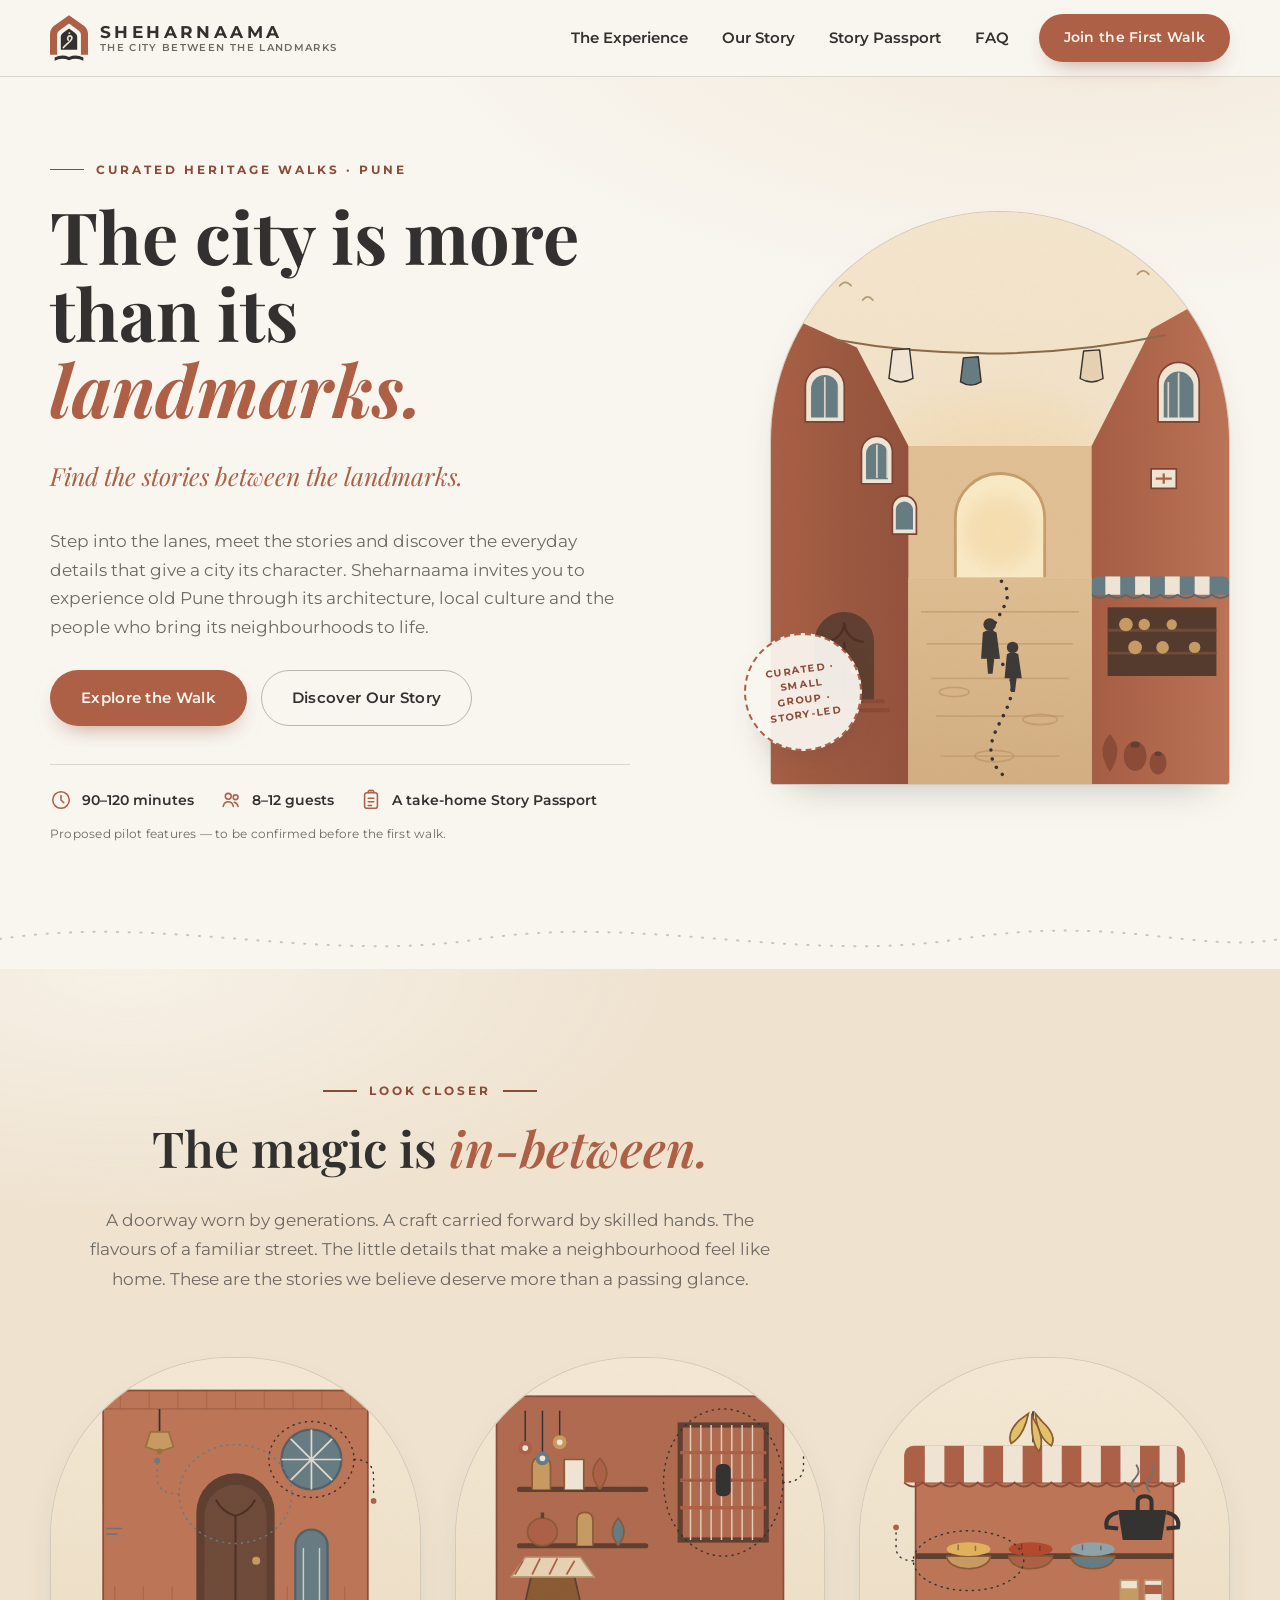
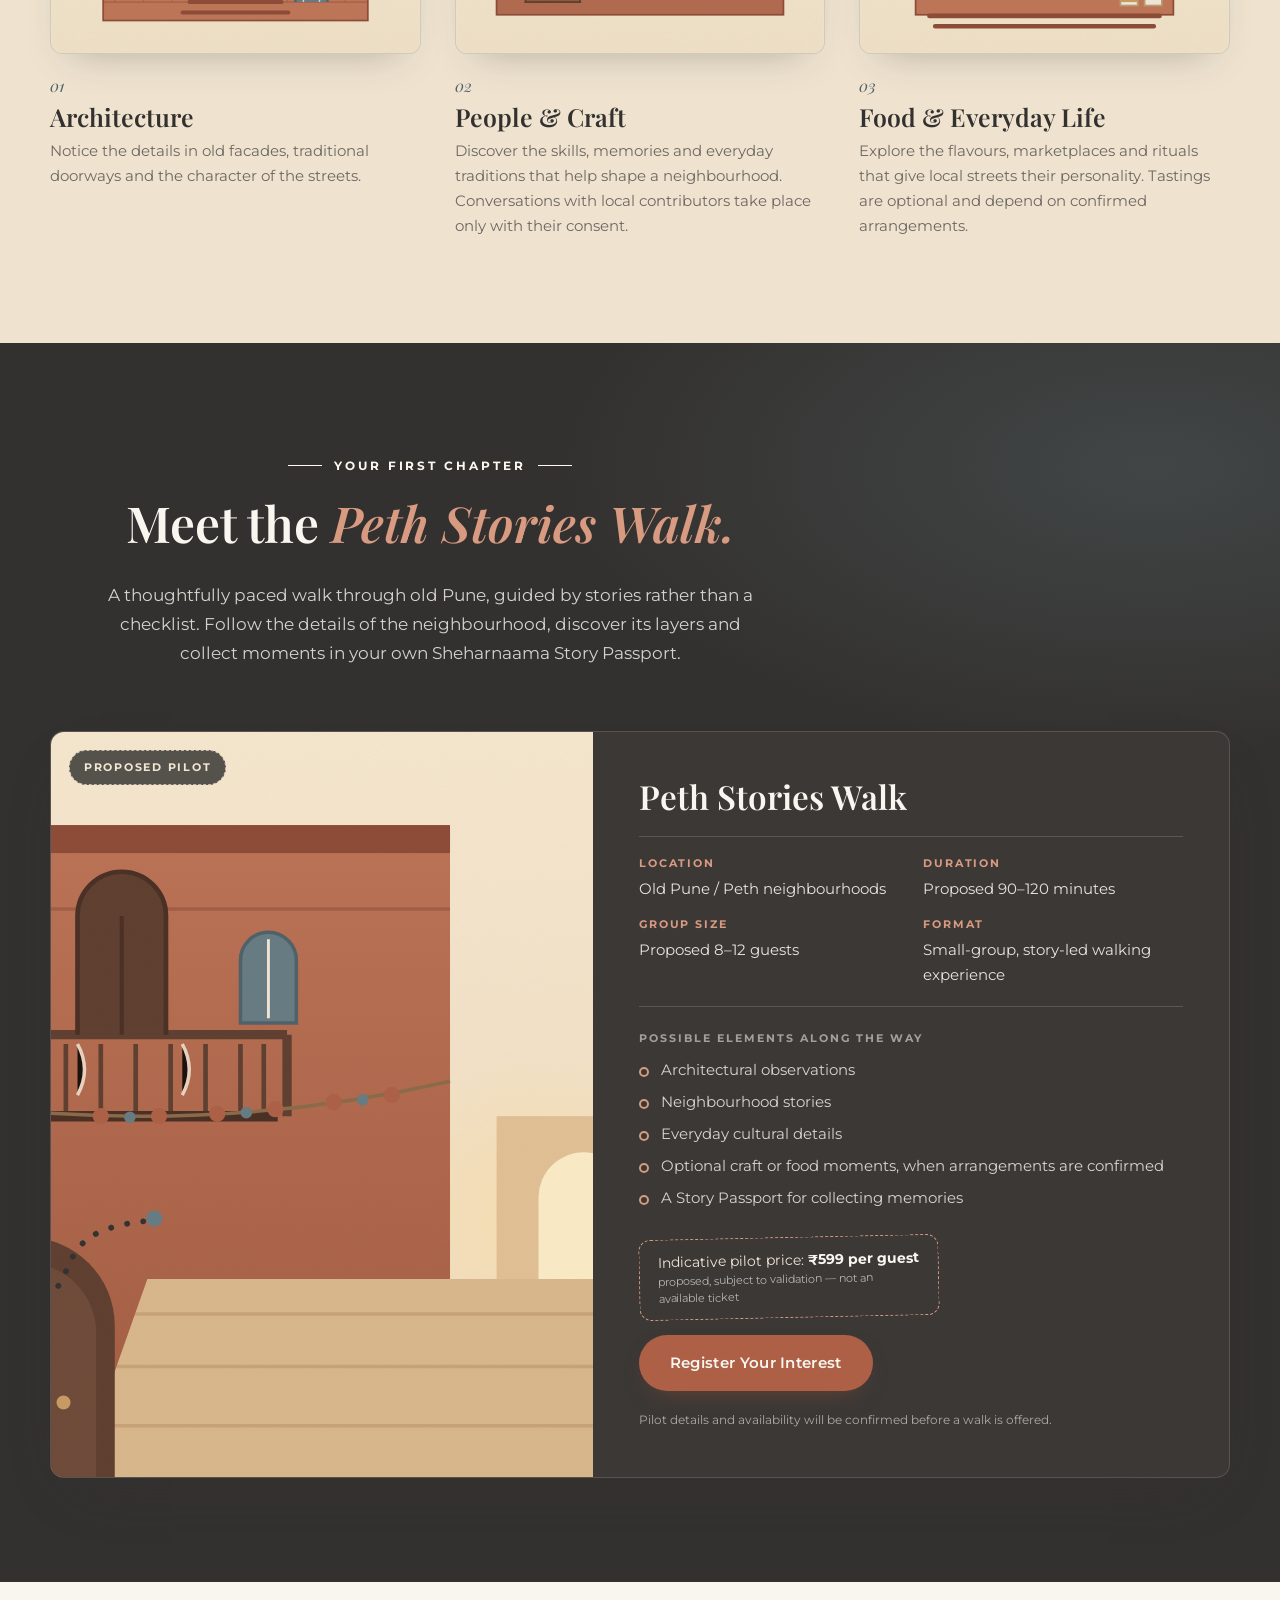
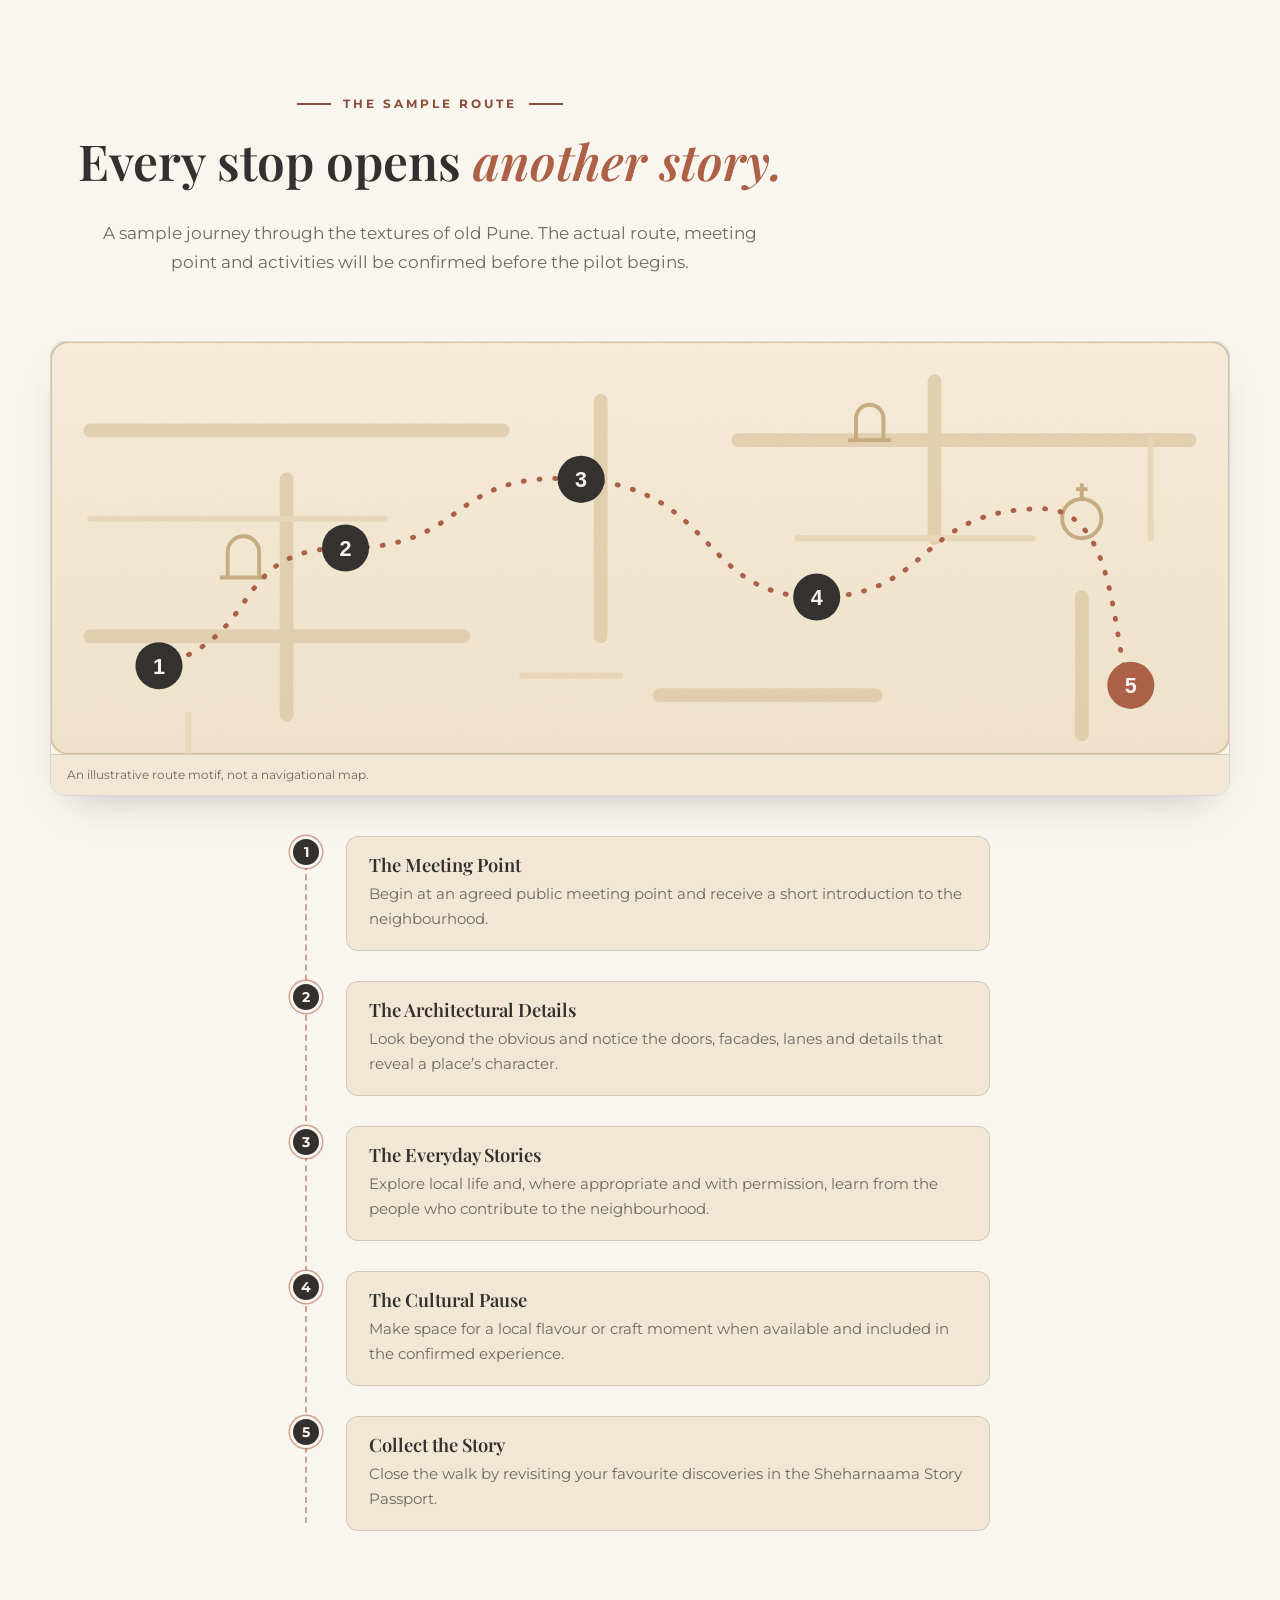
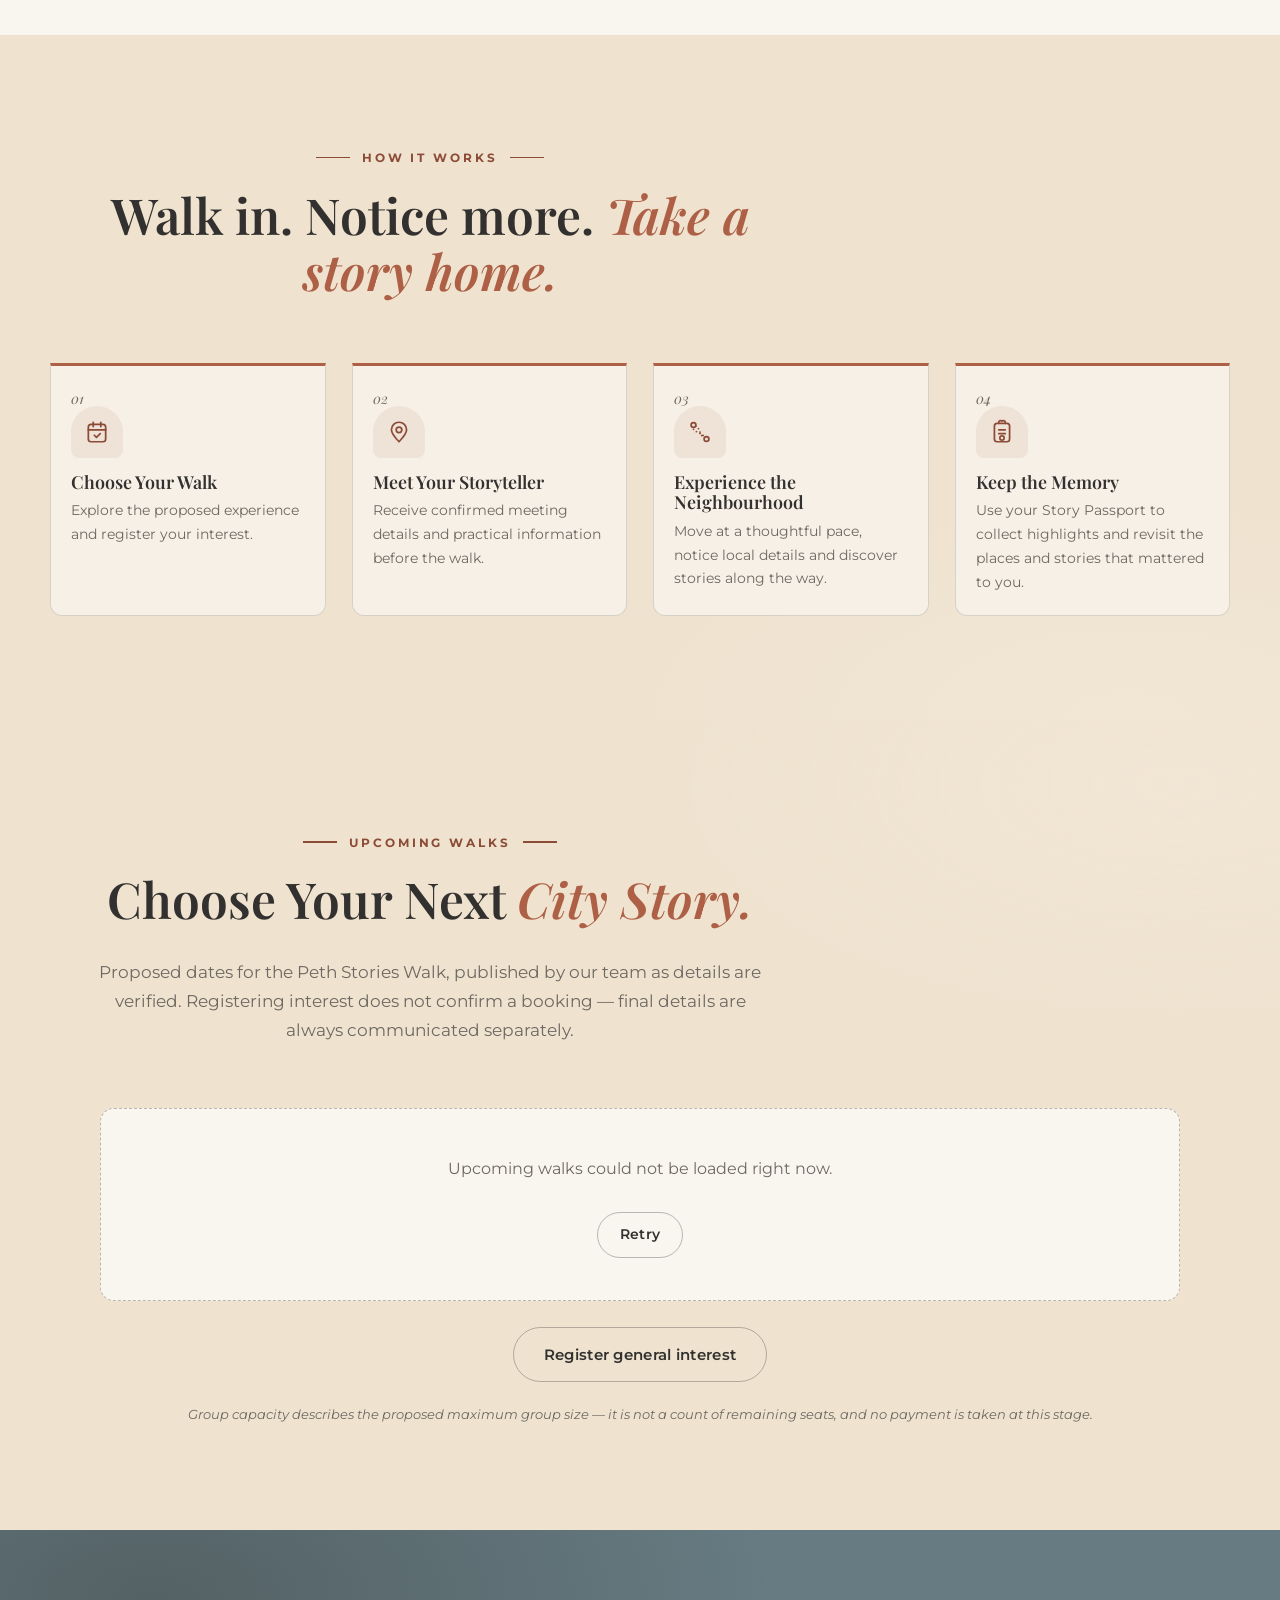
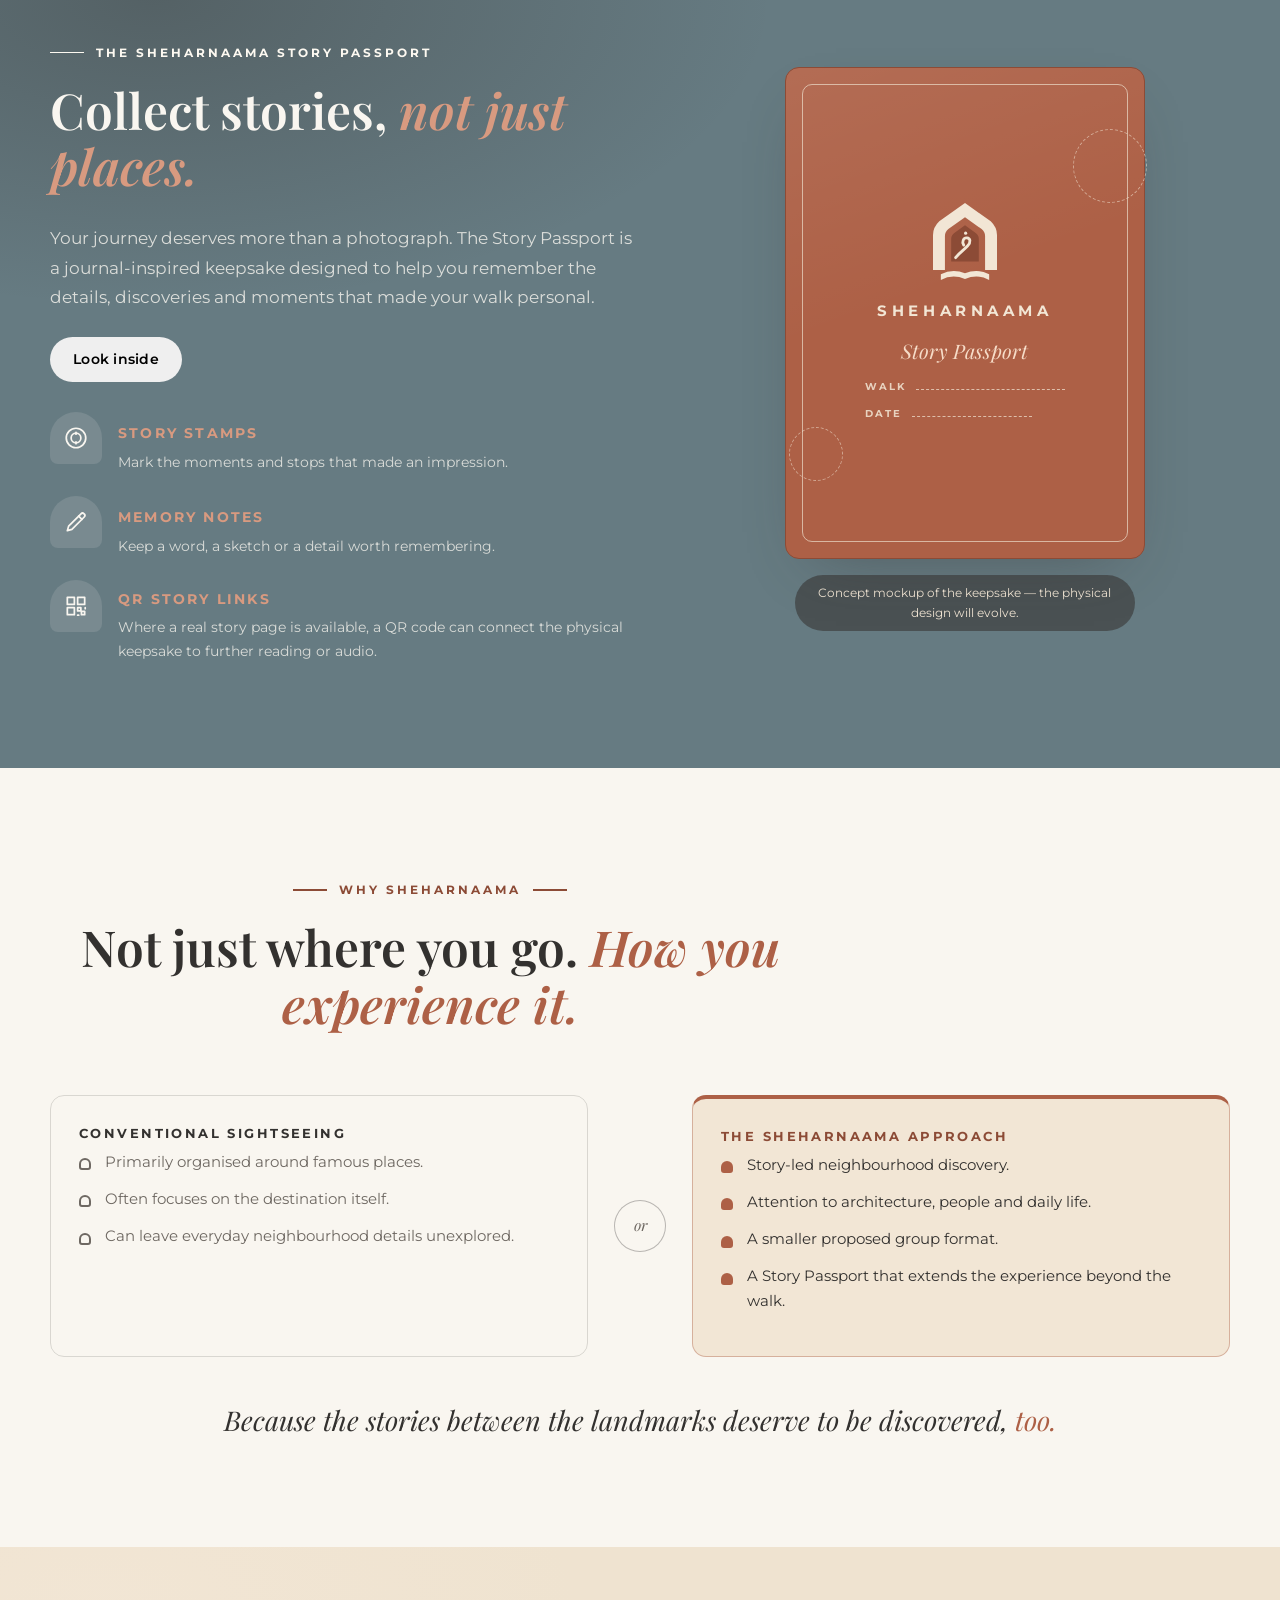
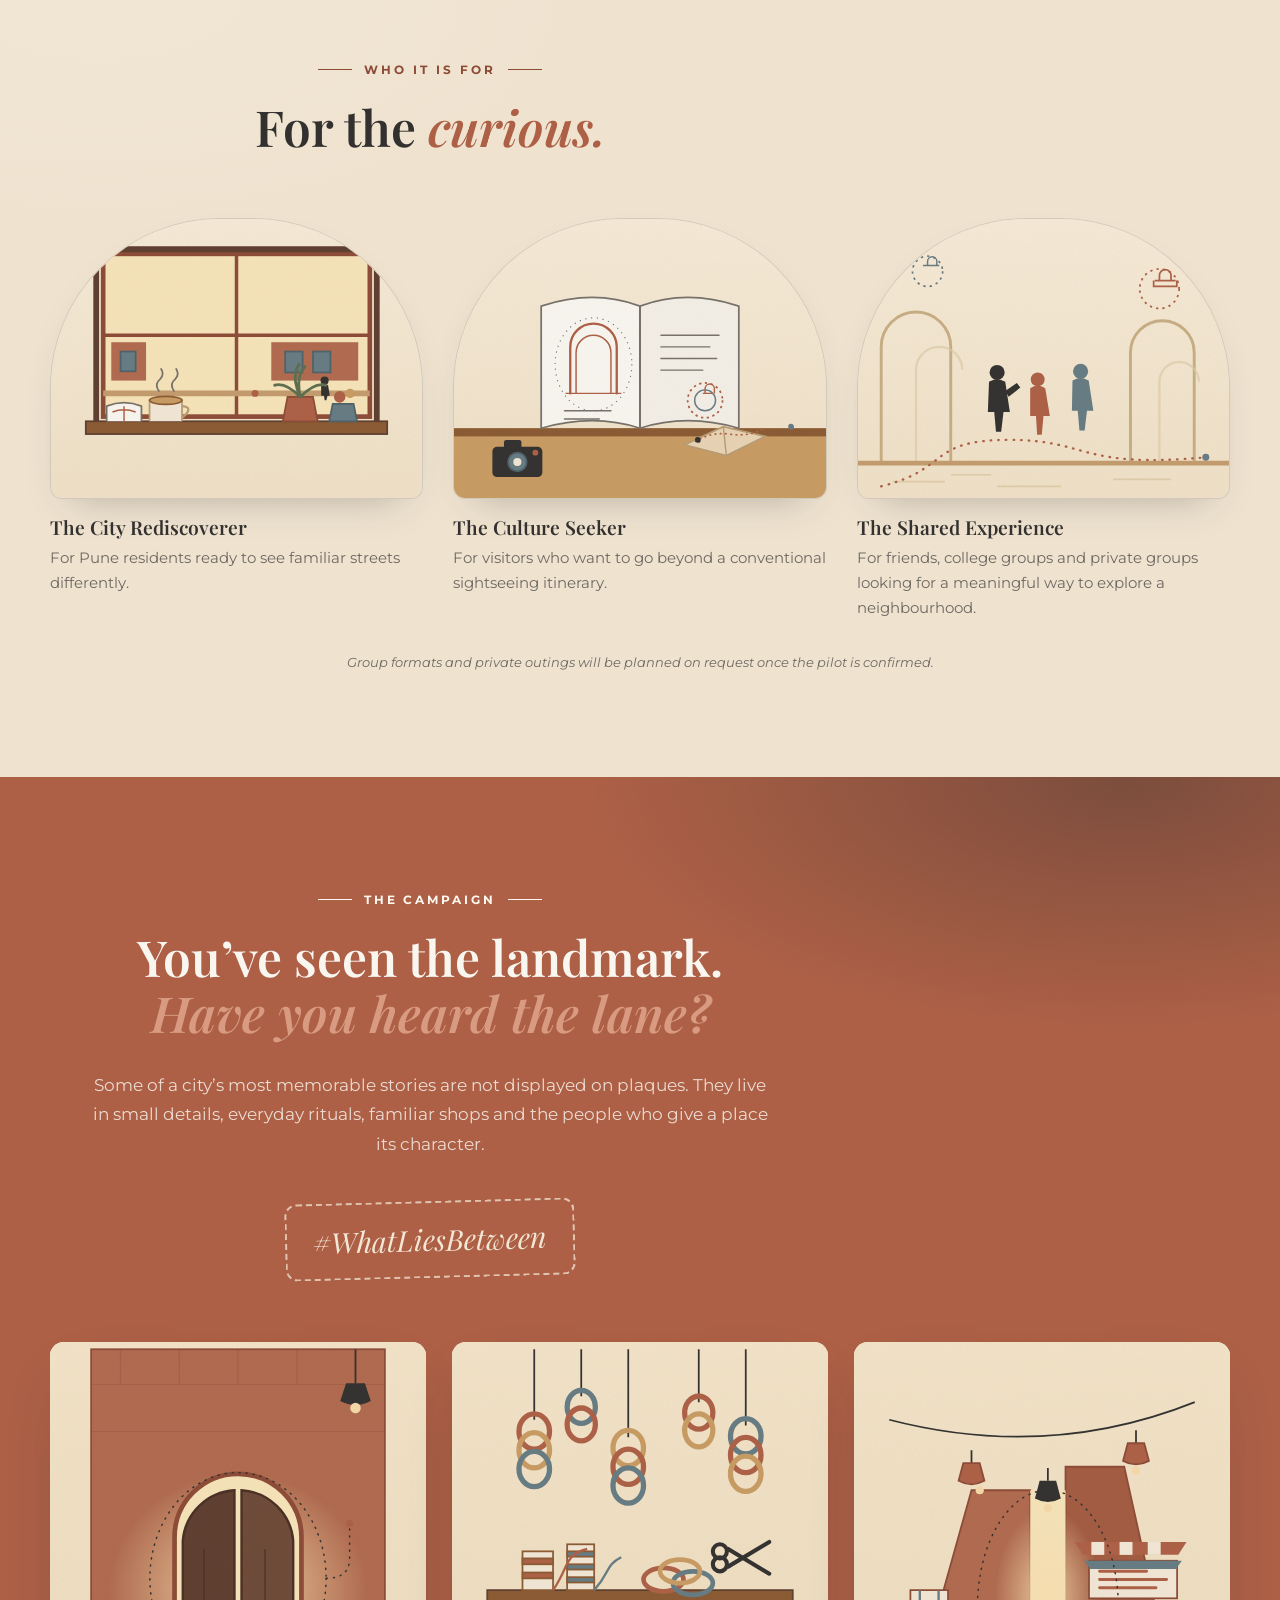
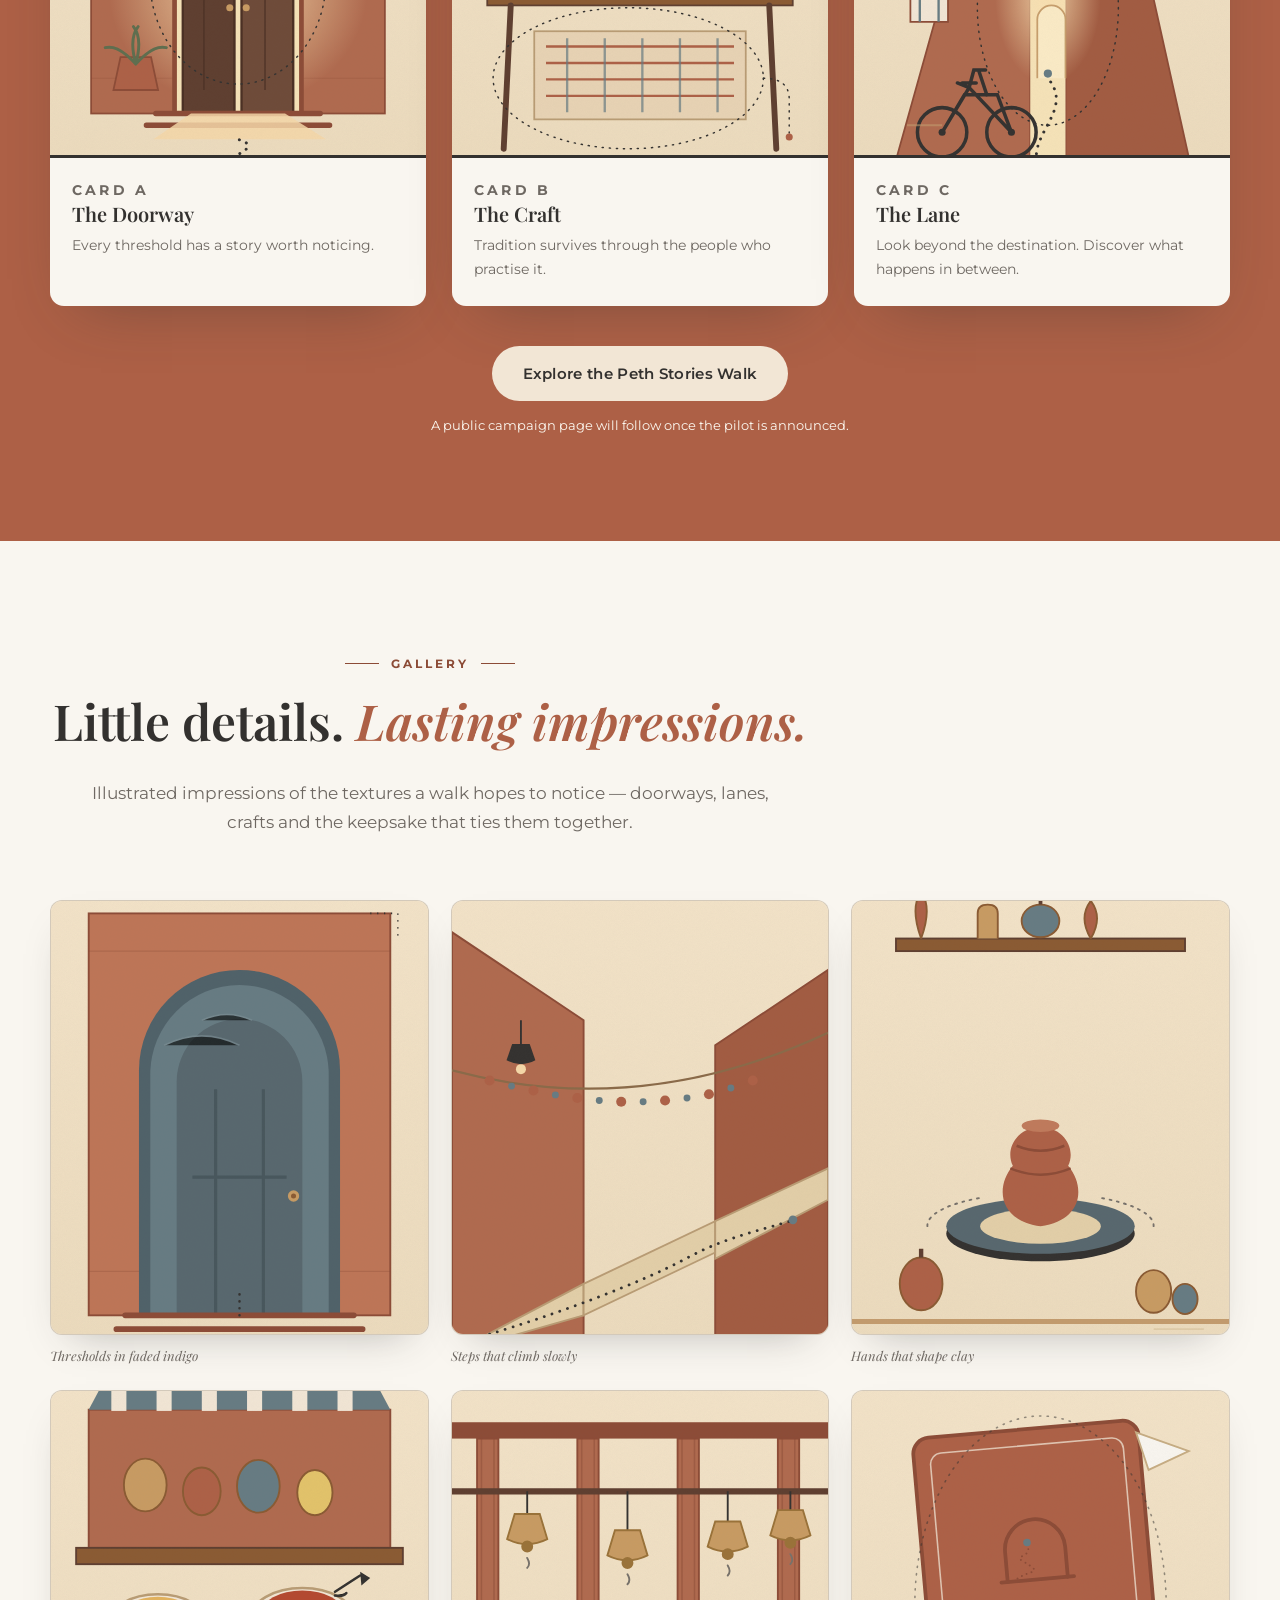
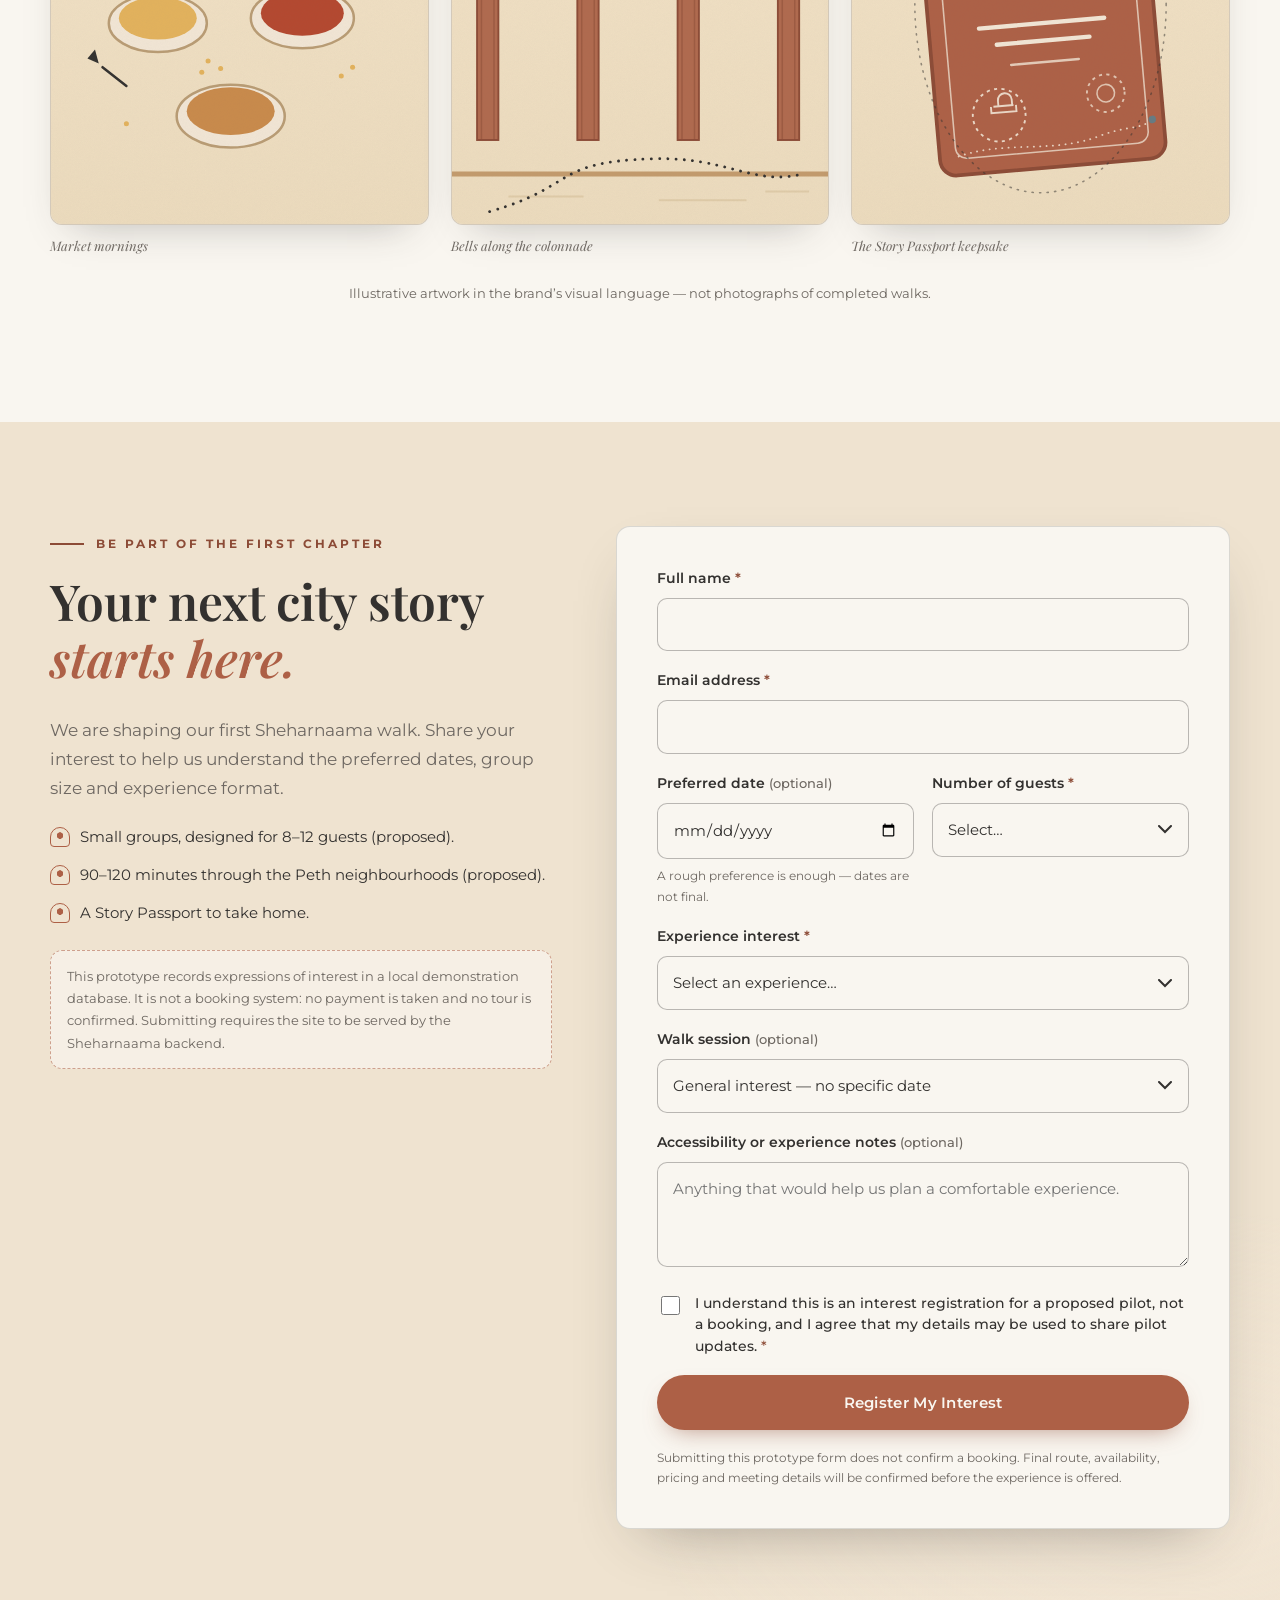
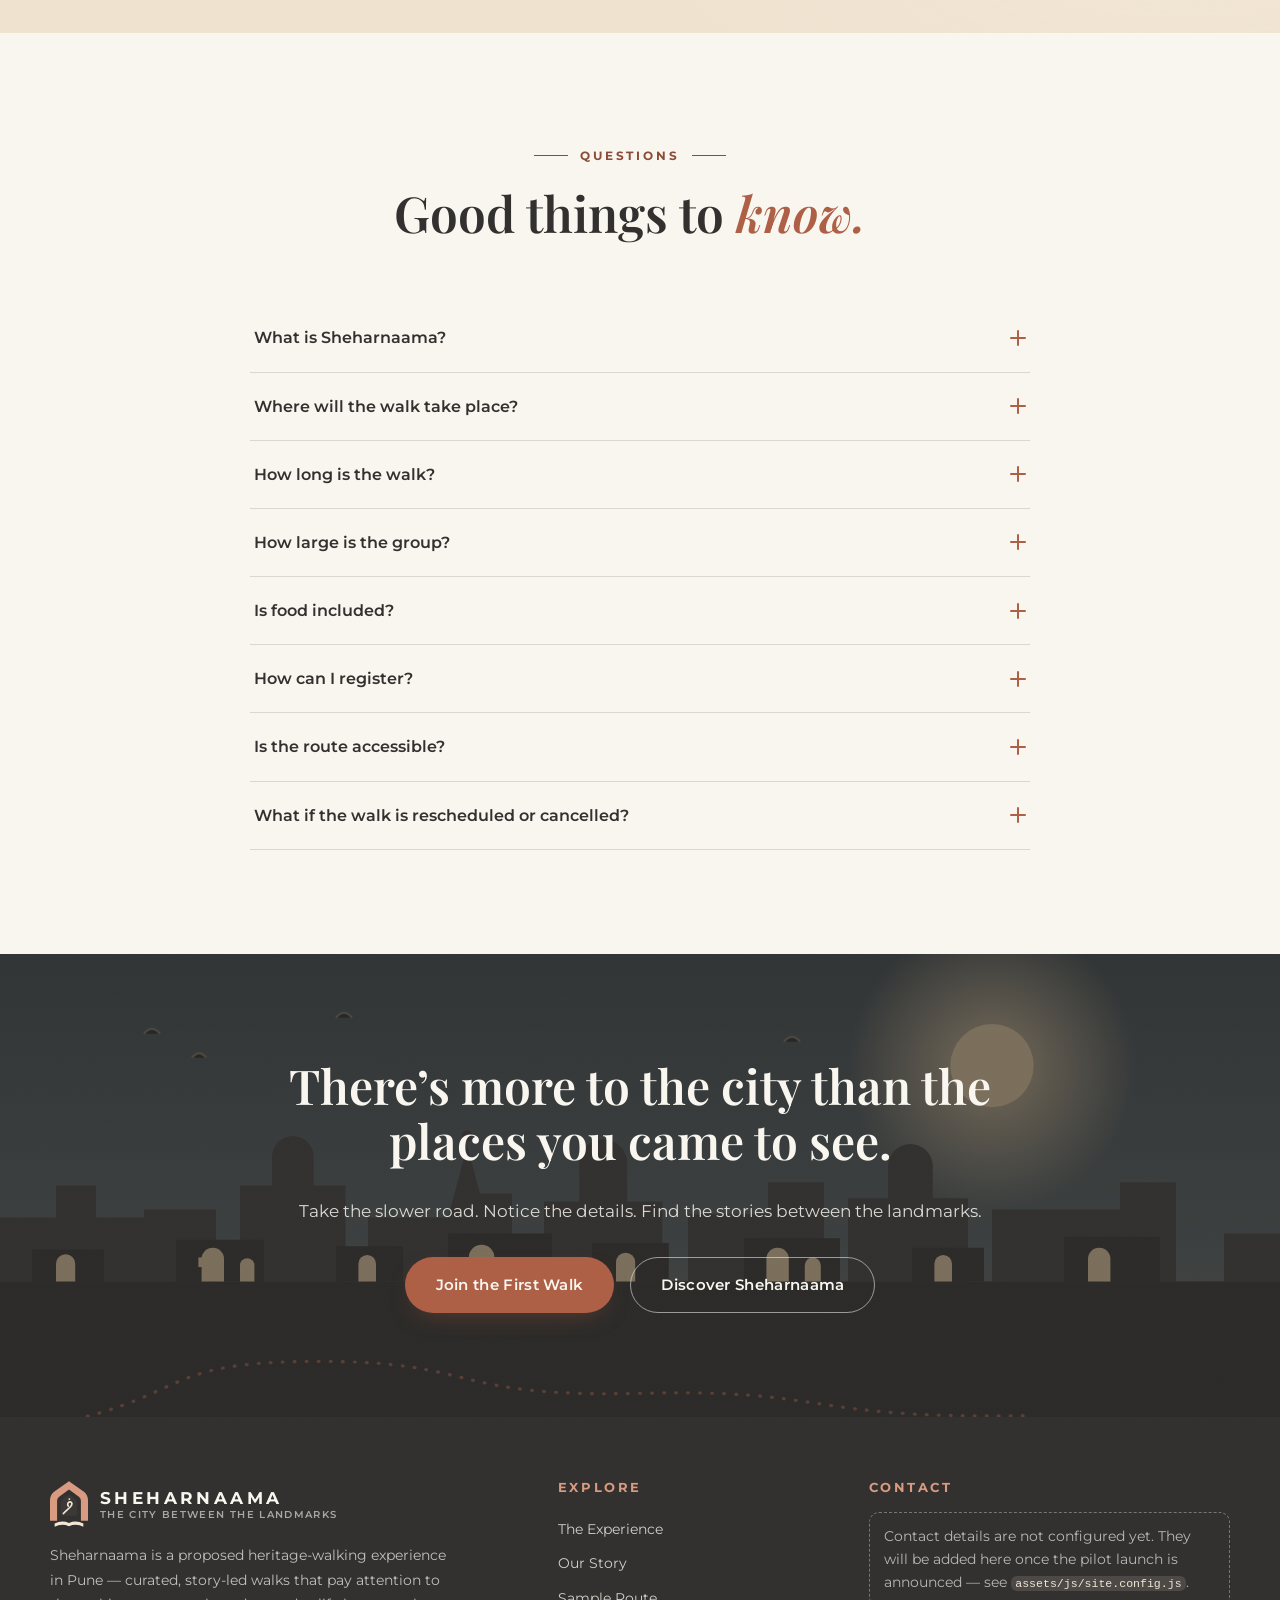
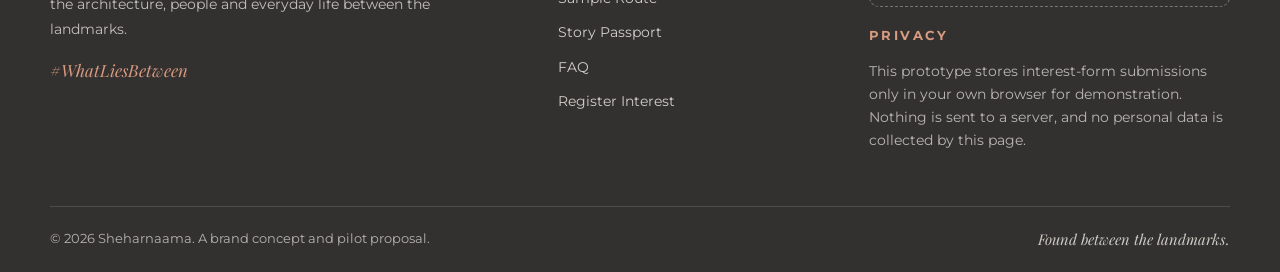
==== index.html @ 88aa937e "Initial commit: Sheharnaama Brandathon website and backend" ====
<!DOCTYPE html>
<html lang="en">
<head>
  <meta charset="UTF-8">
  <meta name="viewport" content="width=device-width, initial-scale=1.0">
  <script>document.documentElement.classList.add("js");</script>
  <title>Sheharnaama | Discover the City Between the Landmarks</title>
  <meta name="description" content="Discover Sheharnaama, a proposed story-led heritage walking experience through old Pune. Explore neighbourhood architecture, local culture and the stories between the landmarks.">
  <meta name="theme-color" content="#AD6046">
  <link rel="icon" type="image/svg+xml" href="assets/img/logo_icon.svg">
  <link rel="apple-touch-icon" href="assets/img/logo_icon.svg">

  <!-- Open Graph / social sharing -->
  <meta property="og:type" content="website">
  <meta property="og:title" content="Sheharnaama | Discover the City Between the Landmarks">
  <meta property="og:description" content="A proposed story-led heritage walking experience through old Pune — architecture, everyday culture and the stories between the landmarks.">
  <meta property="og:image" content="assets/img/og-image.png">
  <meta property="og:image:alt" content="Sheharnaama — The city is more than its landmarks. Curated heritage walks in Pune.">
  <meta name="twitter:card" content="summary_large_image">

  <!-- Fonts (with system fallbacks defined in CSS) -->
  <link rel="preconnect" href="https://fonts.googleapis.com">
  <link rel="preconnect" href="https://fonts.gstatic.com" crossorigin>
  <link href="https://fonts.googleapis.com/css2?family=Playfair+Display:ital,wght@0,400;0,500;0,600;0,700;0,800;1,400;1,500;1,600&family=Montserrat:wght@400;500;600;700&display=swap" rel="stylesheet">

  <link rel="stylesheet" href="assets/css/base.css">
  <link rel="stylesheet" href="assets/css/components.css">
  <link rel="stylesheet" href="assets/css/sections.css">
</head>
<body>

  <a class="skip-link" href="#main">Skip to main content</a>

  <!-- ============ SECTION 1 — STICKY HEADER ============ -->
  <header class="site-header" id="site-header">
    <div class="container header-inner">
      <a class="brand" href="#top" aria-label="Sheharnaama — back to top">
        <span class="brand-mark" aria-hidden="true">
          <svg viewBox="58 25 204 245" width="38" height="46" focusable="false">
            <path d="M58 238 V127 Q58 102 78 83 L160 25 L242 83 Q262 102 262 127 V238 H224 V130 Q224 117 213 108 L160 70 L107 108 Q96 117 96 130 V238Z" fill="#AD6046"/>
            <path d="M116 211 V139 Q116 128 127 120 L160 96 L193 120 Q204 128 204 139 V211" fill="#33312F"/>
            <path d="M130 199 C143 182 154 177 168 162 C180 149 177 137 166 136 C155 135 149 149 156 159" fill="none" stroke="#F2E6D5" stroke-width="9" stroke-linecap="round"/>
            <path d="M83 252 Q121 232 160 249 Q199 232 237 252 L237 270 Q200 250 160 267 Q120 250 83 270Z" fill="#33312F"/>
            <circle cx="162" cy="121" r="5" fill="#F2E6D5"/>
          </svg>
        </span>
        <span class="brand-text">
          <span class="brand-name">Sheharnaama</span>
          <span class="brand-tagline">The City Between the Landmarks</span>
        </span>
      </a>

      <nav class="main-nav" id="main-nav" aria-label="Primary">
        <ul>
          <li><a href="#experience">The Experience</a></li>
          <li><a href="#story">Our Story</a></li>
          <li><a href="#passport">Story Passport</a></li>
          <li><a href="#faq">FAQ</a></li>
          <li class="nav-cta-item"><a class="btn btn-primary" href="#register">Join the First Walk</a></li>
        </ul>
      </nav>

      <a class="btn btn-primary header-cta" href="#register">Join the First Walk</a>

      <button class="nav-toggle" id="nav-toggle" aria-expanded="false" aria-controls="main-nav" aria-label="Open menu">
        <span class="nav-toggle-bar" aria-hidden="true"></span>
        <span class="nav-toggle-bar" aria-hidden="true"></span>
        <span class="nav-toggle-bar" aria-hidden="true"></span>
      </button>
    </div>
  </header>

  <main id="main">

    <!-- ============ SECTION 2 — HERO ============ -->
    <section class="hero" id="top" tabindex="-1">
      <div class="container hero-grid">
        <div class="hero-copy">
          <p class="eyebrow">Curated Heritage Walks &middot; Pune</p>
          <h1 class="hero-title">The city is more than its <em>landmarks.</em></h1>
          <p class="hero-sub">Find the stories between the landmarks.</p>
          <p class="hero-body">Step into the lanes, meet the stories and discover the everyday details that give a city its character. Sheharnaama invites you to experience old Pune through its architecture, local culture and the people who bring its neighbourhoods to life.</p>
          <div class="hero-actions">
            <a class="btn btn-primary" href="#experience">Explore the Walk</a>
            <a class="btn btn-ghost" href="#story">Discover Our Story</a>
          </div>
          <ul class="hero-facts" aria-label="Proposed pilot experience details">
            <li>
              <svg viewBox="0 0 24 24" aria-hidden="true"><circle cx="12" cy="12" r="9"/><path d="M12 7v5l3 3"/></svg>
              <span>90&ndash;120 minutes</span>
            </li>
            <li>
              <svg viewBox="0 0 24 24" aria-hidden="true"><circle cx="9" cy="8" r="3.2"/><path d="M3.5 19c.7-3.2 3-5 5.5-5s4.8 1.8 5.5 5"/><circle cx="17" cy="9" r="2.6"/><path d="M15.5 14.4c2 .4 3.6 1.9 4.2 4.6"/></svg>
              <span>8&ndash;12 guests</span>
            </li>
            <li>
              <svg viewBox="0 0 24 24" aria-hidden="true"><rect x="5" y="4" width="14" height="17" rx="2.5"/><path d="M9 4V2.8A1.8 1.8 0 0 1 12 2a1.8 1.8 0 0 1 3 .8V4"/><path d="M9 10h6M9 14h6M9 18h3.5"/></svg>
              <span>A take-home Story Passport</span>
            </li>
          </ul>
          <p class="hero-note">Proposed pilot features &mdash; to be confirmed before the first walk.</p>
        </div>

        <div class="hero-visual" data-reveal>
          <figure class="arch-frame hero-frame">
            <img src="assets/img/hero-lane.svg" alt="Illustration of a narrow old Pune lane with terracotta walls, wooden doorways and warm light at its end" width="800" height="1040" fetchpriority="high">
          </figure>
          <div class="hero-stamp" aria-hidden="true">
            <span>Curated &middot; Small group &middot; Story-led</span>
          </div>
        </div>
      </div>
      <div class="hero-route-line" aria-hidden="true">
        <svg viewBox="0 0 1200 60" preserveAspectRatio="none" focusable="false"><path d="M0 30 C150 5 300 55 450 30 C600 5 750 55 900 30 C1050 5 1120 45 1200 30" fill="none" stroke="currentColor" stroke-width="2" stroke-dasharray="1 10" stroke-linecap="round"/></svg>
      </div>
    </section>

    <!-- ============ SECTION 3 — BRAND MANIFESTO ============ -->
    <section class="manifesto" id="story">
      <div class="container">
        <header class="section-head" data-reveal>
          <p class="eyebrow eyebrow-center">Look Closer</p>
          <h2>The magic is <em>in&#8209;between.</em></h2>
          <p class="section-lede">A doorway worn by generations. A craft carried forward by skilled hands. The flavours of a familiar street. The little details that make a neighbourhood feel like home. These are the stories we believe deserve more than a passing glance.</p>
        </header>

        <div class="feature-row">
          <article class="feature" data-reveal>
            <figure class="arch-frame feature-frame">
              <img src="assets/img/feat-architecture.svg" alt="Sketch of an old facade with an arched wooden doorway, lattice window and hanging bell" loading="lazy" width="640" height="520">
            </figure>
            <p class="feature-no">01</p>
            <h3>Architecture</h3>
            <p>Notice the details in old facades, traditional doorways and the character of the streets.</p>
          </article>

          <article class="feature" data-reveal>
            <figure class="arch-frame feature-frame">
              <img src="assets/img/feat-craft.svg" alt="Illustration of a craft workshop corner with brass and clay pots, a weaving frame and hanging threads" loading="lazy" width="640" height="520">
            </figure>
            <p class="feature-no">02</p>
            <h3>People &amp; Craft</h3>
            <p>Discover the skills, memories and everyday traditions that help shape a neighbourhood. Conversations with local contributors take place only with their consent.</p>
          </article>

          <article class="feature" data-reveal>
            <figure class="arch-frame feature-frame">
              <img src="assets/img/feat-food.svg" alt="Illustration of a market stall with a striped awning, bowls of spice and a steaming kettle" loading="lazy" width="640" height="520">
            </figure>
            <p class="feature-no">03</p>
            <h3>Food &amp; Everyday Life</h3>
            <p>Explore the flavours, marketplaces and rituals that give local streets their personality. Tastings are optional and depend on confirmed arrangements.</p>
          </article>
        </div>
      </div>
    </section>

    <!-- ============ SECTION 4 — FEATURED EXPERIENCE ============ -->
    <section class="experience" id="experience">
      <div class="container">
        <header class="section-head section-head-light" data-reveal>
          <p class="eyebrow eyebrow-center">Your First Chapter</p>
          <h2>Meet the <em>Peth Stories Walk.</em></h2>
          <p class="section-lede">A thoughtfully paced walk through old Pune, guided by stories rather than a checklist. Follow the details of the neighbourhood, discover its layers and collect moments in your own Sheharnaama Story Passport.</p>
        </header>

        <article class="exp-card" data-reveal>
          <div class="exp-visual">
            <img src="assets/img/exp-lane.svg" alt="Illustration of an old wada facade with a carved wooden balcony and an arched gateway in warm light" loading="lazy" width="900" height="640">
            <span class="exp-badge" aria-hidden="true">Proposed pilot</span>
          </div>
          <div class="exp-body">
            <h3>Peth Stories Walk</h3>
            <dl class="exp-meta">
              <div><dt>Location</dt><dd>Old Pune / Peth neighbourhoods</dd></div>
              <div><dt>Duration</dt><dd>Proposed 90&ndash;120 minutes</dd></div>
              <div><dt>Group size</dt><dd>Proposed 8&ndash;12 guests</dd></div>
              <div><dt>Format</dt><dd>Small&#8209;group, story&#8209;led walking experience</dd></div>
            </dl>
            <p class="exp-elements-label">Possible elements along the way</p>
            <ul class="exp-elements">
              <li>Architectural observations</li>
              <li>Neighbourhood stories</li>
              <li>Everyday cultural details</li>
              <li>Optional craft or food moments, when arrangements are confirmed</li>
              <li>A Story Passport for collecting memories</li>
            </ul>
            <div class="exp-footer">
              <p class="price-stamp">Indicative pilot price: <strong>&#8377;599 per guest</strong><span>proposed, subject to validation &mdash; not an available ticket</span></p>
              <a class="btn btn-primary" href="#register">Register Your Interest</a>
              <p class="exp-disclaimer">Pilot details and availability will be confirmed before a walk is offered.</p>
            </div>
          </div>
        </article>
      </div>
    </section>

    <!-- ============ SECTION 5 — THE SAMPLE ROUTE ============ -->
    <section class="route" id="route">
      <div class="container">
        <header class="section-head" data-reveal>
          <p class="eyebrow eyebrow-center">The Sample Route</p>
          <h2>Every stop opens <em>another story.</em></h2>
          <p class="section-lede">A sample journey through the textures of old Pune. The actual route, meeting point and activities will be confirmed before the pilot begins.</p>
        </header>

        <figure class="route-map" data-reveal>
          <img src="assets/img/route-map.svg" alt="A stylised map of winding neighbourhood lanes with five numbered stops connected by a dotted route" loading="lazy" width="1200" height="420">
          <figcaption>An illustrative route motif, not a navigational map.</figcaption>
        </figure>

        <ol class="timeline">
          <li class="timeline-item" data-reveal>
            <span class="timeline-marker" aria-hidden="true">1</span>
            <div class="timeline-card">
              <h3>The Meeting Point</h3>
              <p>Begin at an agreed public meeting point and receive a short introduction to the neighbourhood.</p>
            </div>
          </li>
          <li class="timeline-item" data-reveal>
            <span class="timeline-marker" aria-hidden="true">2</span>
            <div class="timeline-card">
              <h3>The Architectural Details</h3>
              <p>Look beyond the obvious and notice the doors, facades, lanes and details that reveal a place&rsquo;s character.</p>
            </div>
          </li>
          <li class="timeline-item" data-reveal>
            <span class="timeline-marker" aria-hidden="true">3</span>
            <div class="timeline-card">
              <h3>The Everyday Stories</h3>
              <p>Explore local life and, where appropriate and with permission, learn from the people who contribute to the neighbourhood.</p>
            </div>
          </li>
          <li class="timeline-item" data-reveal>
            <span class="timeline-marker" aria-hidden="true">4</span>
            <div class="timeline-card">
              <h3>The Cultural Pause</h3>
              <p>Make space for a local flavour or craft moment when available and included in the confirmed experience.</p>
            </div>
          </li>
          <li class="timeline-item" data-reveal>
            <span class="timeline-marker" aria-hidden="true">5</span>
            <div class="timeline-card">
              <h3>Collect the Story</h3>
              <p>Close the walk by revisiting your favourite discoveries in the Sheharnaama Story Passport.</p>
            </div>
          </li>
        </ol>
      </div>
    </section>

    <!-- ============ SECTION 6 — HOW IT WORKS ============ -->
    <section class="how" id="how">
      <div class="container">
        <header class="section-head" data-reveal>
          <p class="eyebrow eyebrow-center">How It Works</p>
          <h2>Walk in. Notice more. <em>Take a story home.</em></h2>
        </header>
        <ol class="steps">
          <li class="step" data-reveal>
            <p class="step-no">01</p>
            <span class="step-icon" aria-hidden="true"><svg viewBox="0 0 24 24" focusable="false"><rect x="4" y="5" width="16" height="16" rx="2.5"/><path d="M4 10h16M8.5 3v4M15.5 3v4M9.5 15l2 2 3.5-3.5"/></svg></span>
            <h3>Choose Your Walk</h3>
            <p>Explore the proposed experience and register your interest.</p>
          </li>
          <li class="step" data-reveal>
            <p class="step-no">02</p>
            <span class="step-icon" aria-hidden="true"><svg viewBox="0 0 24 24" focusable="false"><path d="M12 21c4.5-4.6 7-8 7-11a7 7 0 1 0-14 0c0 3 2.5 6.4 7 11Z"/><circle cx="12" cy="10" r="2.6"/></svg></span>
            <h3>Meet Your Storyteller</h3>
            <p>Receive confirmed meeting details and practical information before the walk.</p>
          </li>
          <li class="step" data-reveal>
            <p class="step-no">03</p>
            <span class="step-icon" aria-hidden="true"><svg viewBox="0 0 24 24" focusable="false"><circle cx="6" cy="5.5" r="2.2"/><circle cx="18" cy="18.5" r="2.2"/><path d="M8 6.5c4 1.5 4 9.5 8 11M6 9.5c2 3 8 3.5 10 7" stroke-dasharray="0.1 3.4"/></svg></span>
            <h3>Experience the Neighbourhood</h3>
            <p>Move at a thoughtful pace, notice local details and discover stories along the way.</p>
          </li>
          <li class="step" data-reveal>
            <p class="step-no">04</p>
            <span class="step-icon" aria-hidden="true"><svg viewBox="0 0 24 24" focusable="false"><rect x="5" y="4" width="14" height="17" rx="2.5"/><path d="M9 4V2.8A1.8 1.8 0 0 1 12 2a1.8 1.8 0 0 1 3 .8V4"/><path d="M9 10h6M9 13.5h6"/><circle cx="12" cy="17.5" r="2"/></svg></span>
            <h3>Keep the Memory</h3>
            <p>Use your Story Passport to collect highlights and revisit the places and stories that mattered to you.</p>
          </li>
        </ol>
      </div>
    </section>

    <!-- ============ SECTION — UPCOMING WALKS ============ -->
    <section class="sessions" id="walks">
      <div class="container">
        <header class="section-head" data-reveal>
          <p class="eyebrow eyebrow-center">Upcoming Walks</p>
          <h2>Choose Your Next <em>City Story.</em></h2>
          <p class="section-lede">Proposed dates for the Peth Stories Walk, published by our team as details are verified. Registering interest does not confirm a booking &mdash; final details are always communicated separately.</p>
        </header>

        <div class="sessions-grid" id="sessions-grid" aria-live="polite">
          <p class="sessions-loading">Loading upcoming walks&hellip;</p>
        </div>

        <div class="sessions-actions">
          <a class="btn btn-ghost" href="#register">Register general interest</a>
        </div>

        <p class="sessions-note" data-reveal>Group capacity describes the proposed maximum group size &mdash; it is not a count of remaining seats, and no payment is taken at this stage.</p>
      </div>
    </section>

    <!-- ============ SECTION 7 — STORY PASSPORT ============ -->
    <section class="passport" id="passport">
      <div class="container">
        <div class="passport-grid">
          <div class="passport-copy" data-reveal>
            <p class="eyebrow">The Sheharnaama Story Passport</p>
            <h2>Collect stories, <em>not just places.</em></h2>
            <p class="section-lede">Your journey deserves more than a photograph. The Story Passport is a journal&#8209;inspired keepsake designed to help you remember the details, discoveries and moments that made your walk personal.</p>

            <div class="passport-actions">
              <button type="button" class="btn btn-small" id="passport-flip" aria-pressed="false">Look inside</button>
            </div>

            <div class="passport-features">
              <div class="passport-feature">
                <span class="step-icon" aria-hidden="true"><svg viewBox="0 0 24 24" focusable="false"><circle cx="12" cy="12" r="9"/><circle cx="12" cy="12" r="4.5"/><path d="M12 8.5V6.8M12 17.2v-1.7" /></svg></span>
                <h3>Story Stamps</h3>
                <p>Mark the moments and stops that made an impression.</p>
              </div>
              <div class="passport-feature">
                <span class="step-icon" aria-hidden="true"><svg viewBox="0 0 24 24" focusable="false"><path d="M4 20l1.2-4.2L16.6 4.4a2 2 0 0 1 2.8 0l.2.2a2 2 0 0 1 0 2.8L8.2 18.8 4 20Z"/><path d="M14.5 6.5l3 3"/></svg></span>
                <h3>Memory Notes</h3>
                <p>Keep a word, a sketch or a detail worth remembering.</p>
              </div>
              <div class="passport-feature">
                <span class="step-icon" aria-hidden="true"><svg viewBox="0 0 24 24" focusable="false"><rect x="4" y="4" width="6.5" height="6.5"/><rect x="13.5" y="4" width="6.5" height="6.5"/><rect x="4" y="13.5" width="6.5" height="6.5"/><path d="M13.5 13.5h3v3h-3zM17 17h3v3h-3zM13.5 20.5h1M20.5 13.5v1"/></svg></span>
                <h3>QR Story Links</h3>
                <p>Where a real story page is available, a QR code can connect the physical keepsake to further reading or audio.</p>
              </div>
            </div>
          </div>

          <div class="passport-mockup" data-reveal>
            <div class="passport-book" id="passport-book">
              <!-- Cover -->
              <div class="passport-face passport-front" aria-hidden="true">
                <span class="passport-border">
                  <svg class="passport-mark" viewBox="58 25 204 245" width="64" height="77" focusable="false">
                    <path d="M58 238 V127 Q58 102 78 83 L160 25 L242 83 Q262 102 262 127 V238 H224 V130 Q224 117 213 108 L160 70 L107 108 Q96 117 96 130 V238Z" fill="#F2E6D5"/>
                    <path d="M116 211 V139 Q116 128 127 120 L160 96 L193 120 Q204 128 204 139 V211" fill="#8C4B36"/>
                    <path d="M130 199 C143 182 154 177 168 162 C180 149 177 137 166 136 C155 135 149 149 156 159" fill="none" stroke="#F2E6D5" stroke-width="9" stroke-linecap="round"/>
                    <path d="M83 252 Q121 232 160 249 Q199 232 237 252 L237 270 Q200 250 160 267 Q120 250 83 270Z" fill="#F2E6D5"/>
                    <circle cx="162" cy="121" r="5" fill="#F2E6D5"/>
                  </svg>
                  <span class="passport-title">Sheharnaama</span>
                  <span class="passport-sub">Story Passport</span>
                  <span class="passport-field"><span>Walk</span><span class="passport-line"></span></span>
                  <span class="passport-field"><span>Date</span><span class="passport-line passport-line-short"></span></span>
                  <span class="passport-ring passport-ring-a" aria-hidden="true"></span>
                  <span class="passport-ring passport-ring-b" aria-hidden="true"></span>
                </span>
              </div>
              <!-- Open spread -->
              <div class="passport-face passport-inside" aria-hidden="true">
                <div class="passport-page">
                  <p class="passport-page-label">Notes</p>
                  <span class="note-line"></span><span class="note-line"></span>
                  <span class="note-line"></span><span class="note-line short"></span>
                  <svg class="note-sketch" viewBox="0 0 96 64" width="96" height="64" focusable="false">
                    <path d="M28 58 V30 A20 20 0 0 1 68 30 V58" fill="none" stroke="#AD6046" stroke-width="3.5" stroke-linecap="round"/>
                    <path d="M20 58 H76" stroke="#33312F" stroke-width="3.5" stroke-linecap="round"/>
                    <path d="M36 56 V32 A12 12 0 0 1 60 32 V56" fill="none" stroke="#33312F" stroke-width="2" stroke-dasharray="0.1 5"/>
                  </svg>
                  <span class="mini-stamp" aria-hidden="true">Peth<br>Stop 03</span>
                </div>
                <div class="passport-page">
                  <p class="passport-page-label">This walk</p>
                  <span class="field-line"><span>Walk</span><span class="passport-line"></span></span>
                  <span class="field-line"><span>Date</span><span class="passport-line"></span></span>
                  <span class="field-line"><span>With</span><span class="passport-line passport-line-short"></span></span>
                  <span class="qr-sample">
                    <img src="assets/img/qr-sample.svg" alt="" width="86" height="86" loading="lazy">
                    <span>Sample QR placeholder &mdash; a real link will be configured later</span>
                  </span>
                </div>
              </div>
            </div>
            <p class="passport-mockup-note">Concept mockup of the keepsake &mdash; the physical design will evolve.</p>
          </div>
        </div>
      </div>
    </section>

    <!-- ============ SECTION 8 — WHY SHEHARNAAMA ============ -->
    <section class="why" id="why">
      <div class="container">
        <header class="section-head" data-reveal>
          <p class="eyebrow eyebrow-center">Why Sheharnaama</p>
          <h2>Not just where you go. <em>How you experience it.</em></h2>
        </header>

        <div class="compare" data-reveal>
          <div class="compare-col compare-sightseeing">
            <h3>Conventional sightseeing</h3>
            <ul>
              <li>Primarily organised around famous places.</li>
              <li>Often focuses on the destination itself.</li>
              <li>Can leave everyday neighbourhood details unexplored.</li>
            </ul>
          </div>
          <div class="compare-divider" aria-hidden="true"><span>or</span></div>
          <div class="compare-col compare-shehar">
            <h3>The Sheharnaama approach</h3>
            <ul>
              <li>Story&#8209;led neighbourhood discovery.</li>
              <li>Attention to architecture, people and daily life.</li>
              <li>A smaller proposed group format.</li>
              <li>A Story Passport that extends the experience beyond the walk.</li>
            </ul>
          </div>
        </div>

        <p class="compare-close" data-reveal>Because the stories between the landmarks deserve to be discovered, <em>too.</em></p>
      </div>
    </section>

    <!-- ============ SECTION 9 — WHO IT IS FOR ============ -->
    <section class="audience" id="audience">
      <div class="container">
        <header class="section-head" data-reveal>
          <p class="eyebrow eyebrow-center">Who It Is For</p>
          <h2>For the <em>curious.</em></h2>
        </header>

        <div class="audience-row">
          <article class="audience-panel" data-reveal>
            <figure class="arch-frame audience-frame">
              <img src="assets/img/audience-rediscoverer.svg" alt="Illustration of a window sill with a cup of chai and potted plants overlooking a quiet street" loading="lazy" width="640" height="480">
            </figure>
            <h3>The City Rediscoverer</h3>
            <p>For Pune residents ready to see familiar streets differently.</p>
          </article>
          <article class="audience-panel" data-reveal>
            <figure class="arch-frame audience-frame">
              <img src="assets/img/audience-cultureseeker.svg" alt="Illustration of an open travel journal with an arch sketch, a folded map and a film camera" loading="lazy" width="640" height="480">
            </figure>
            <h3>The Culture Seeker</h3>
            <p>For visitors who want to go beyond a conventional sightseeing itinerary.</p>
          </article>
          <article class="audience-panel" data-reveal>
            <figure class="arch-frame audience-frame">
              <img src="assets/img/audience-shared.svg" alt="Illustration of three friends walking together along a dotted route past old arches" loading="lazy" width="640" height="480">
            </figure>
            <h3>The Shared Experience</h3>
            <p>For friends, college groups and private groups looking for a meaningful way to explore a neighbourhood.</p>
          </article>
        </div>
        <p class="audience-note" data-reveal>Group formats and private outings will be planned on request once the pilot is confirmed.</p>
      </div>
    </section>

    <!-- ============ SECTION 10 — CAMPAIGN ============ -->
    <section class="campaign" id="campaign">
      <div class="container">
        <header class="section-head section-head-light" data-reveal>
          <p class="eyebrow eyebrow-center">The Campaign</p>
          <h2 class="campaign-title">You&rsquo;ve seen the landmark.<br><em>Have you heard the lane?</em></h2>
          <p class="section-lede">Some of a city&rsquo;s most memorable stories are not displayed on plaques. They live in small details, everyday rituals, familiar shops and the people who give a place its character.</p>
          <p class="campaign-hashtag" aria-label="Campaign hashtag: What Lies Between">#WhatLiesBetween</p>
        </header>

        <div class="campaign-row">
          <article class="campaign-card" data-reveal>
            <figure><img src="assets/img/campaign-doorway.svg" alt="Illustration of a weathered wooden doorway with light spilling across the threshold" loading="lazy" width="640" height="800"></figure>
            <div class="campaign-card-body">
              <p class="campaign-tag">Card A</p>
              <h3>The Doorway</h3>
              <p>Every threshold has a story worth noticing.</p>
            </div>
          </article>
          <article class="campaign-card" data-reveal>
            <figure><img src="assets/img/campaign-craft.svg" alt="Illustration of stacks of glass bangles, thread spools and scissors on a craft table" loading="lazy" width="640" height="800"></figure>
            <div class="campaign-card-body">
              <p class="campaign-tag">Card B</p>
              <h3>The Craft</h3>
              <p>Tradition survives through the people who practise it.</p>
            </div>
          </article>
          <article class="campaign-card" data-reveal>
            <figure><img src="assets/img/campaign-lane.svg" alt="Illustration of a narrow lane with hanging lanterns, shopfronts and a bicycle leaning on a wall" loading="lazy" width="640" height="800"></figure>
            <div class="campaign-card-body">
              <p class="campaign-tag">Card C</p>
              <h3>The Lane</h3>
              <p>Look beyond the destination. Discover what happens in between.</p>
            </div>
          </article>
        </div>

        <div class="campaign-cta" data-reveal>
          <a class="btn btn-light" href="#experience">Explore the Peth Stories Walk</a>
          <p id="campaign-insta-slot" style="margin:14px 0 0;"></p>
          <p class="campaign-cta-note">A public campaign page will follow once the pilot is announced.</p>
        </div>
      </div>
    </section>

    <!-- ============ SECTION 11 — GALLERY ============ -->
    <section class="gallery" id="gallery">
      <div class="container">
        <header class="section-head" data-reveal>
          <p class="eyebrow eyebrow-center">Gallery</p>
          <h2>Little details. <em>Lasting impressions.</em></h2>
          <p class="section-lede">Illustrated impressions of the textures a walk hopes to notice &mdash; doorways, lanes, crafts and the keepsake that ties them together.</p>
        </header>

        <div class="gallery-grid" data-reveal>
          <figure class="gallery-item">
            <button type="button" class="gallery-trigger" data-caption="A weathered wooden door painted in faded indigo, set in a terracotta frame" aria-label="Enlarge image: weathered indigo door in a terracotta frame">
              <img src="assets/img/g-doorway.svg" alt="A weathered wooden door painted in faded indigo, set in a terracotta frame" loading="lazy" width="600" height="750">
            </button>
            <figcaption>Thresholds in faded indigo</figcaption>
          </figure>
          <figure class="gallery-item">
            <button type="button" class="gallery-trigger" data-caption="Old stone steps climbing between warm walls, strung with garlands" aria-label="Enlarge image: stone steps with hanging garlands">
              <img src="assets/img/g-lane.svg" alt="Old stone steps climbing between warm walls, strung with flower garlands" loading="lazy" width="600" height="750">
            </button>
            <figcaption>Steps that climb slowly</figcaption>
          </figure>
          <figure class="gallery-item">
            <button type="button" class="gallery-trigger" data-caption="A potter's wheel shaping clay among finished vessels" aria-label="Enlarge image: potter's wheel with clay pots">
              <img src="assets/img/g-craft.svg" alt="A potter's wheel shaping clay among finished vessels on shelves" loading="lazy" width="600" height="750">
            </button>
            <figcaption>Hands that shape clay</figcaption>
          </figure>
          <figure class="gallery-item">
            <button type="button" class="gallery-trigger" data-caption="Bowlfuls of spices and grains at a neighbourhood market counter" aria-label="Enlarge image: market counter with bowls of spices">
              <img src="assets/img/g-market.svg" alt="Bowlfuls of spices and grains at a neighbourhood market counter" loading="lazy" width="600" height="750">
            </button>
            <figcaption>Market mornings</figcaption>
          </figure>
          <figure class="gallery-item">
            <button type="button" class="gallery-trigger" data-caption="Brass temple bells hanging along a shaded colonnade" aria-label="Enlarge image: brass bells in a colonnade">
              <img src="assets/img/g-steps.svg" alt="A row of brass temple bells hanging along a shaded colonnade" loading="lazy" width="600" height="750">
            </button>
            <figcaption>Bells along the colonnade</figcaption>
          </figure>
          <figure class="gallery-item">
            <button type="button" class="gallery-trigger" data-caption="A close-up of the Sheharnaama Story Passport with stamp rings and a dotted route" aria-label="Enlarge image: Story Passport cover with stamps">
              <img src="assets/img/g-passport.svg" alt="A close-up of the Sheharnaama Story Passport cover with stamp rings and a dotted route" loading="lazy" width="600" height="750">
            </button>
            <figcaption>The Story Passport keepsake</figcaption>
          </figure>
        </div>
        <p class="gallery-note" data-reveal>Illustrative artwork in the brand&rsquo;s visual language &mdash; not photographs of completed walks.</p>
      </div>
    </section>

    <!-- ============ SECTION 12 — REGISTRATION ============ -->
    <section class="register" id="register">
      <div class="container register-grid">
        <div class="register-copy" data-reveal>
          <p class="eyebrow">Be Part of the First Chapter</p>
          <h2>Your next city story <em>starts here.</em></h2>
          <p class="section-lede">We are shaping our first Sheharnaama walk. Share your interest to help us understand the preferred dates, group size and experience format.</p>
          <ul class="register-points">
            <li>Small groups, designed for 8&ndash;12 guests (proposed).</li>
            <li>90&ndash;120 minutes through the Peth neighbourhoods (proposed).</li>
            <li>A Story Passport to take home.</li>
          </ul>
          <p class="register-demo-note">This prototype records expressions of interest in a local demonstration database. It is not a booking system: no payment is taken and no tour is confirmed. Submitting requires the site to be served by the Sheharnaama backend.</p>
        </div>

        <div class="register-card" data-reveal>
          <form id="interest-form" novalidate>
            <div class="field">
              <label for="f-name">Full name <span class="req" aria-hidden="true">*</span></label>
              <input type="text" id="f-name" name="name" autocomplete="name" required aria-describedby="err-name">
              <p class="field-error" id="err-name"></p>
            </div>

            <div class="field">
              <label for="f-email">Email address <span class="req" aria-hidden="true">*</span></label>
              <input type="email" id="f-email" name="email" autocomplete="email" required aria-describedby="err-email">
              <p class="field-error" id="err-email"></p>
            </div>

            <div class="field-row">
              <div class="field">
                <label for="f-date">Preferred date <span class="opt">(optional)</span></label>
                <input type="date" id="f-date" name="date" aria-describedby="hint-date">
                <p class="field-hint" id="hint-date">A rough preference is enough &mdash; dates are not final.</p>
              </div>
              <div class="field">
                <label for="f-guests">Number of guests <span class="req" aria-hidden="true">*</span></label>
                <select id="f-guests" name="guests" required aria-describedby="err-guests">
                  <option value="" selected>Select&hellip;</option>
                </select>
                <p class="field-error" id="err-guests"></p>
                <noscript><p class="field-hint">This demonstration form needs JavaScript enabled to show guest options and record interest.</p></noscript>
              </div>
            </div>

            <div class="field">
              <label for="f-interest">Experience interest <span class="req" aria-hidden="true">*</span></label>
              <select id="f-interest" name="interest" required aria-describedby="err-interest">
                <option value="" selected>Select an experience&hellip;</option>
                <option value="peth-stories-walk">Peth Stories Walk</option>
                <option value="private-group">Private / Group Experience</option>
              </select>
              <p class="field-error" id="err-interest"></p>
            </div>

            <div class="field">
              <label for="f-session">Walk session <span class="opt">(optional)</span></label>
              <select id="f-session" name="session_id" aria-describedby="session-summary">
                <option value="" selected>General interest &mdash; no specific date</option>
              </select>
              <div class="session-summary" id="session-summary" hidden></div>
            </div>

            <div class="field">
              <label for="f-notes">Accessibility or experience notes <span class="opt">(optional)</span></label>
              <textarea id="f-notes" name="notes" rows="3" placeholder="Anything that would help us plan a comfortable experience."></textarea>
            </div>

            <!-- Honeypot: hidden from humans, must stay empty -->
            <div class="hp-field" aria-hidden="true">
              <label for="f-website">Leave this field empty</label>
              <input type="text" id="f-website" name="website" tabindex="-1" autocomplete="off">
            </div>

            <div class="field field-consent">
              <input type="checkbox" id="f-consent" name="consent" required aria-describedby="err-consent">
              <label for="f-consent">I understand this is an interest registration for a proposed pilot, not a booking, and I agree that my details may be used to share pilot updates. <span class="req" aria-hidden="true">*</span></label>
            </div>
            <p class="field-error" id="err-consent"></p>

            <button type="submit" class="btn btn-primary btn-block" id="form-submit">Register My Interest</button>

            <div id="form-status" class="form-status" role="status" aria-live="polite"></div>

            <p class="form-footnote">Submitting this prototype form does not confirm a booking. Final route, availability, pricing and meeting details will be confirmed before the experience is offered.</p>
          </form>
        </div>
      </div>
    </section>

    <!-- ============ SECTION 13 — FAQ ============ -->
    <section class="faq" id="faq">
      <div class="container container-narrow">
        <header class="section-head" data-reveal>
          <p class="eyebrow eyebrow-center">Questions</p>
          <h2>Good things to <em>know.</em></h2>
        </header>

        <div class="faq-list" data-reveal>
          <details class="faq-item">
            <summary>What is Sheharnaama?<span class="faq-icon" aria-hidden="true"></span></summary>
            <div class="faq-answer"><p>Sheharnaama is a proposed heritage&#8209;walking experience built around the architecture, people and everyday stories of a neighbourhood.</p></div>
          </details>
          <details class="faq-item">
            <summary>Where will the walk take place?<span class="faq-icon" aria-hidden="true"></span></summary>
            <div class="faq-answer"><p>The initial concept focuses on old Pune&rsquo;s Peth neighbourhoods. Exact route and meeting&#8209;point details will be confirmed before a walk is offered.</p></div>
          </details>
          <details class="faq-item">
            <summary>How long is the walk?<span class="faq-icon" aria-hidden="true"></span></summary>
            <div class="faq-answer"><p>The proposed pilot duration is approximately 90&ndash;120 minutes. The final duration will depend on the confirmed route.</p></div>
          </details>
          <details class="faq-item">
            <summary>How large is the group?<span class="faq-icon" aria-hidden="true"></span></summary>
            <div class="faq-answer"><p>The proposed format is 8&ndash;12 guests, designed to support a more personal experience.</p></div>
          </details>
          <details class="faq-item">
            <summary>Is food included?<span class="faq-icon" aria-hidden="true"></span></summary>
            <div class="faq-answer"><p>Any tasting or food&#8209;related experience will be stated explicitly in the confirmed walk details. It should not be assumed to be included.</p></div>
          </details>
          <details class="faq-item">
            <summary>How can I register?<span class="faq-icon" aria-hidden="true"></span></summary>
            <div class="faq-answer"><p>Complete the interest form on this page. Submitting the current prototype form is not a confirmed booking.</p></div>
          </details>
          <details class="faq-item">
            <summary>Is the route accessible?<span class="faq-icon" aria-hidden="true"></span></summary>
            <div class="faq-answer"><p>Accessibility details will be provided once the route is finalised. Please share any specific access requirements in the registration notes.</p></div>
          </details>
          <details class="faq-item">
            <summary>What if the walk is rescheduled or cancelled?<span class="faq-icon" aria-hidden="true"></span></summary>
            <div class="faq-answer"><p>Any confirmed booking will include a clearly communicated cancellation and rescheduling policy. Details will be published before bookings open.</p></div>
          </details>
        </div>
      </div>
    </section>

    <!-- ============ SECTION 14 — FINAL CTA ============ -->
    <section class="final-cta" id="final-cta">
      <div class="final-cta-inner container">
        <h2>There&rsquo;s more to the city than the places you came to see.</h2>
        <p>Take the slower road. Notice the details. Find the stories between the landmarks.</p>
        <div class="final-cta-actions">
          <a class="btn btn-primary" href="#register">Join the First Walk</a>
          <a class="btn btn-ghost-light" href="#story">Discover Sheharnaama</a>
        </div>
      </div>
    </section>
  </main>

  <!-- ============ SECTION 15 — FOOTER ============ -->
  <footer class="site-footer">
    <div class="container footer-grid">
      <div class="footer-brand">
        <a class="brand brand-footer" href="#top" aria-label="Sheharnaama — back to top">
          <span class="brand-mark" aria-hidden="true">
            <svg viewBox="58 25 204 245" width="38" height="46" focusable="false">
              <path d="M58 238 V127 Q58 102 78 83 L160 25 L242 83 Q262 102 262 127 V238 H224 V130 Q224 117 213 108 L160 70 L107 108 Q96 117 96 130 V238Z" fill="#D89A80"/>
              <path d="M116 211 V139 Q116 128 127 120 L160 96 L193 120 Q204 128 204 139 V211" fill="#3B3836"/>
              <path d="M130 199 C143 182 154 177 168 162 C180 149 177 137 166 136 C155 135 149 149 156 159" fill="none" stroke="#F2E6D5" stroke-width="9" stroke-linecap="round"/>
              <path d="M83 252 Q121 232 160 249 Q199 232 237 252 L237 270 Q200 250 160 267 Q120 250 83 270Z" fill="#F2E6D5"/>
              <circle cx="162" cy="121" r="5" fill="#F2E6D5"/>
            </svg>
          </span>
          <span class="brand-text">
            <span class="brand-name">Sheharnaama</span>
            <span class="brand-tagline">The City Between the Landmarks</span>
          </span>
        </a>
        <p class="footer-desc">Sheharnaama is a proposed heritage&#8209;walking experience in Pune &mdash; curated, story&#8209;led walks that pay attention to the architecture, people and everyday life between the landmarks.</p>
        <p class="footer-hashtag">#WhatLiesBetween</p>
      </div>

      <nav class="footer-nav" aria-label="Footer">
        <h3>Explore</h3>
        <ul>
          <li><a href="#experience">The Experience</a></li>
          <li><a href="#story">Our Story</a></li>
          <li><a href="#route">Sample Route</a></li>
          <li><a href="#passport">Story Passport</a></li>
          <li><a href="#faq">FAQ</a></li>
          <li><a href="#register">Register Interest</a></li>
        </ul>
      </nav>

      <div class="footer-contact">
        <h3>Contact</h3>
        <div id="footer-contact-details" aria-live="polite"></div>
        <p class="footer-contact-placeholder">Contact details are not configured yet. They will be added here once the pilot launch is announced &mdash; see <code>assets/js/site.config.js</code>.</p>
        <h3 class="footer-sub">Privacy</h3>
        <p>This prototype stores interest&#8209;form submissions only in your own browser for demonstration. Nothing is sent to a server, and no personal data is collected by this page.</p>
      </div>
    </div>

    <div class="container footer-bottom">
      <p>&copy; <span id="year">2026</span> Sheharnaama. A brand concept and pilot proposal.</p>
      <p class="footer-sig">Found between the landmarks.</p>
    </div>
  </footer>

  <!-- Back to top -->
  <button type="button" class="to-top" id="to-top" aria-label="Back to top" hidden>
    <svg viewBox="0 0 24 24" aria-hidden="true" focusable="false"><path d="M12 19V5M5.5 11.5 12 5l6.5 6.5"/></svg>
  </button>

  <!-- Gallery lightbox -->
  <dialog class="lightbox" id="lightbox" aria-label="Enlarged gallery image">
    <button type="button" class="lightbox-close" id="lightbox-close" aria-label="Close enlarged image">&times;</button>
    <img id="lightbox-img" src="" alt="">
    <p class="lightbox-caption" id="lightbox-caption"></p>
  </dialog>

  <!-- Walk-session details modal -->
  <dialog class="session-modal" id="session-modal" aria-labelledby="session-modal-title">
    <button type="button" class="lightbox-close" id="session-modal-close" aria-label="Close session details">&times;</button>
    <div id="session-modal-body"></div>
    <div class="session-modal-actions">
      <button type="button" class="btn btn-primary btn-small" id="session-modal-register">Register Interest</button>
      <button type="button" class="btn btn-ghost btn-small" id="session-modal-dismiss">Close</button>
    </div>
  </dialog>

  <!-- Site configuration (edit before launch) -->
  <script src="assets/js/site.config.js"></script>
  <script src="assets/js/sessions.js"></script>
  <script src="assets/js/main.js"></script>
</body>
</html>
---- assets/css/base.css ----
/* ==========================================================================
   SHEHARNAAMA — base tokens, reset, typography, buttons, shared utilities
   ========================================================================== */

:root {
  /* Brand palette */
  --terracotta: #AD6046;
  --terracotta-dark: #8C4B36;
  --terracotta-deep: #7A4030;
  --cream: #F2E6D5;
  --cream-soft: #EFE3D0;
  --charcoal: #33312F;
  --charcoal-soft: #4A4744;
  --indigo: #667B82;
  --indigo-dark: #4F6169;
  --warm-white: #F9F6F0;
  --soft-text: #6E6862;
  --sand: #E3D3BD;
  --light-terracotta: #D89A80;

  --warm-glow: #F6D8A8;

  /* Semantic */
  --bg: var(--warm-white);
  --ink: var(--charcoal);
  --ink-soft: var(--soft-text);
  --line: rgba(51, 49, 47, 0.16);
  --line-strong: rgba(51, 49, 47, 0.32);

  --error: #A03B2A;
  --success: #4E6E58;

  /* Type */
  --font-display: "Playfair Display", Georgia, "Times New Roman", serif;
  --font-body: "Montserrat", "Segoe UI", Arial, sans-serif;

  /* Rhythm */
  --space-1: 0.5rem;
  --space-2: 1rem;
  --space-3: 1.5rem;
  --space-4: 2.5rem;
  --space-5: 4rem;
  --space-6: 6.5rem;

  --header-h: 76px;
  --radius: 14px;
  --radius-pill: 999px;

  --shadow-soft: 0 18px 40px -22px rgba(51, 49, 47, 0.35);
  --shadow-card: 0 24px 60px -30px rgba(51, 49, 47, 0.45);

  --ease: cubic-bezier(0.22, 0.61, 0.36, 1);
}

/* ---------- Reset ---------- */

*, *::before, *::after { box-sizing: border-box; }

/* The hidden attribute must always win over class-based display rules. */
[hidden] { display: none !important; }

html {
  -webkit-text-size-adjust: 100%;
  scroll-behavior: smooth;
}

body {
  margin: 0;
  font-family: var(--font-body);
  font-size: 1rem;
  line-height: 1.7;
  color: var(--ink);
  background: var(--bg);
  -webkit-font-smoothing: antialiased;
  overflow-x: hidden;
}

img, svg { display: block; max-width: 100%; height: auto; }

h1, h2, h3, h4 { margin: 0 0 0.6em; font-family: var(--font-display); line-height: 1.14; font-weight: 600; color: var(--ink); }
h1 { font-size: clamp(2.6rem, 6vw, 4.5rem); font-weight: 700; line-height: 1.06; }
h2 { font-size: clamp(2rem, 4.2vw, 3.1rem); }
h3 { font-size: clamp(1.25rem, 2vw, 1.55rem); }
p  { margin: 0 0 1em; }
ul, ol { margin: 0; padding: 0; }

em { font-style: italic; color: var(--terracotta); }

a { color: var(--terracotta-dark); text-decoration-thickness: 1px; text-underline-offset: 3px; }

button { font: inherit; cursor: pointer; }

code {
  font-family: Consolas, "Courier New", monospace;
  font-size: 0.85em;
  background: rgba(51, 49, 47, 0.08);
  padding: 0.1em 0.4em;
  border-radius: 6px;
}

::selection { background: var(--terracotta); color: var(--cream); }

/* ---------- Focus ---------- */

:focus-visible {
  outline: 2.5px solid var(--indigo-dark);
  outline-offset: 3px;
  border-radius: 4px;
}

/* ---------- Skip link ---------- */

.skip-link {
  position: absolute;
  left: 16px;
  top: -64px;
  z-index: 200;
  background: var(--charcoal);
  color: var(--warm-white);
  padding: 10px 18px;
  border-radius: 0 0 10px 10px;
  text-decoration: none;
  font-weight: 600;
  transition: top 0.2s var(--ease);
}
.skip-link:focus { top: 0; }

/* ---------- Layout containers ---------- */

.container {
  width: min(1180px, 100% - 2.5rem);
  margin-inline: auto;
}

.container-narrow { width: min(780px, 100% - 2.5rem); }

section { padding-block: var(--space-6); scroll-margin-top: calc(var(--header-h) + 8px); }

/* ---------- Section headers ---------- */

.section-head { max-width: 760px; margin-bottom: var(--space-5); }
.section-head:has(> .eyebrow-center) { text-align: center; }
.section-head:has(> .eyebrow-center) .section-lede { margin-inline: auto; }
.section-head-center { margin-inline: auto; text-align: center; }

.eyebrow {
  display: inline-flex;
  align-items: center;
  gap: 12px;
  font-size: 0.78rem;
  font-weight: 700;
  letter-spacing: 0.24em;
  text-transform: uppercase;
  color: var(--terracotta-dark);
  margin: 0 0 1.1rem;
}
.eyebrow::before {
  content: "";
  width: 34px;
  height: 1.5px;
  background: currentColor;
  flex: none;
}
.eyebrow-center::after {
  content: "";
  width: 34px;
  height: 1.5px;
  background: currentColor;
  flex: none;
}

.section-lede {
  font-size: 1.07rem;
  color: var(--ink-soft);
  max-width: 62ch;
}

.section-head-light h2,
.section-head-light .section-lede { color: var(--warm-white); }
.section-head-light .section-lede { color: rgba(249, 246, 240, 0.82); }
.section-head-light .eyebrow { color: #FDF9F1; }
.section-head-light em { color: var(--light-terracotta); }

/* ---------- Buttons ---------- */

.btn {
  display: inline-flex;
  align-items: center;
  justify-content: center;
  gap: 10px;
  padding: 14px 30px;
  border-radius: var(--radius-pill);
  border: 1.5px solid transparent;
  font-family: var(--font-body);
  font-size: 0.95rem;
  font-weight: 600;
  letter-spacing: 0.02em;
  text-decoration: none;
  transition: background-color 0.2s var(--ease), border-color 0.2s var(--ease),
              color 0.2s var(--ease), transform 0.15s var(--ease), box-shadow 0.2s var(--ease);
}
.btn:active { transform: translateY(1.5px) scale(0.99); }

.btn-primary {
  background: var(--terracotta);
  color: var(--warm-white);
  box-shadow: 0 10px 24px -12px rgba(140, 75, 54, 0.65);
}
.btn-primary:hover { background: var(--terracotta-dark); color: var(--warm-white); }

.btn-ghost {
  background: transparent;
  color: var(--charcoal);
  border-color: var(--line-strong);
}
.btn-ghost:hover { border-color: var(--terracotta); color: var(--terracotta-dark); background: rgba(173, 96, 70, 0.07); }

.btn-light {
  background: var(--cream);
  color: var(--charcoal);
}
.btn-light:hover { background: var(--warm-white); color: var(--terracotta-dark); }

.btn-ghost-light {
  background: transparent;
  color: var(--warm-white);
  border-color: rgba(249, 246, 240, 0.55);
}
.btn-ghost-light:hover { border-color: var(--warm-white); background: rgba(249, 246, 240, 0.12); color: var(--warm-white); }

.btn-small { padding: 10px 22px; font-size: 0.86rem; }
.btn-block { width: 100%; }

.btn[disabled], .btn[aria-disabled="true"] {
  opacity: 0.6;
  cursor: not-allowed;
  transform: none;
}

/* ---------- Arch image frames ---------- */

.arch-frame {
  margin: 0;
  border-radius: 220px 220px var(--radius) var(--radius);
  overflow: hidden;
  border: 1px solid var(--line);
  background: var(--cream);
  box-shadow: var(--shadow-soft);
}
.arch-frame img { width: 100%; height: 100%; object-fit: cover; }

/* ---------- Reveal animation (JS-enhanced) ---------- */

html.js [data-reveal] {
  opacity: 0;
  transform: translateY(20px);
  transition: opacity 0.7s var(--ease), transform 0.7s var(--ease);
}
html.js [data-reveal].in-view { opacity: 1; transform: none; }

/* ---------- Reduced motion ---------- */

@media (prefers-reduced-motion: reduce) {
  html { scroll-behavior: auto; }
  *, *::before, *::after {
    animation-duration: 0.01ms !important;
    animation-iteration-count: 1 !important;
    transition-duration: 0.01ms !important;
  }
  html.js [data-reveal] { opacity: 1; transform: none; }
}

/* ---------- Small screens ---------- */

@media (max-width: 720px) {
  section { padding-block: var(--space-5); }
  h1 { line-height: 1.1; }
  .section-head { margin-bottom: var(--space-4); }
}

@media (max-width: 400px) {
  .container { width: calc(100% - 2rem); }
}
---- assets/css/components.css ----
/* ==========================================================================
   SHEHARNAAMA — reusable components: header, nav, forms, FAQ, lightbox,
   back-to-top, footer
   ========================================================================== */

/* ---------- Sticky header ---------- */

.site-header {
  position: sticky;
  top: 0;
  z-index: 100;
  background: rgba(249, 246, 240, 0.92);
  backdrop-filter: blur(8px);
  border-bottom: 1px solid var(--line);
  transition: box-shadow 0.25s var(--ease);
}
.site-header.scrolled { box-shadow: 0 10px 30px -18px rgba(51, 49, 47, 0.4); }

.header-inner {
  display: flex;
  align-items: center;
  gap: 28px;
  min-height: var(--header-h);
}

/* Brand lockup */
.brand {
  display: inline-flex;
  align-items: center;
  gap: 12px;
  text-decoration: none;
  color: var(--ink);
  margin-right: auto;
}
.brand-mark { flex: none; }
.brand-text { display: flex; flex-direction: column; line-height: 1.15; }
.brand-name {
  font-family: var(--font-body);
  font-weight: 700;
  font-size: 1.06rem;
  letter-spacing: 0.2em;
  text-transform: uppercase;
}
.brand-tagline {
  font-size: 0.6rem;
  font-weight: 600;
  letter-spacing: 0.14em;
  text-transform: uppercase;
  color: var(--soft-text);
}

/* Primary nav */
.main-nav ul {
  display: flex;
  gap: 30px;
  list-style: none;
}
.main-nav a {
  position: relative;
  text-decoration: none;
  color: var(--charcoal);
  font-weight: 600;
  font-size: 0.92rem;
  padding: 8px 2px;
}
.main-nav a::after {
  content: "";
  position: absolute;
  left: 0;
  right: 100%;
  bottom: 2px;
  height: 2px;
  background: var(--terracotta);
  transition: right 0.25s var(--ease);
}
.main-nav a:hover::after, .main-nav a:focus-visible::after { right: 0; }

.nav-cta-item { display: none; }

@media (max-width: 960px) {
  .nav-cta-item {
    display: block;
    margin-top: 18px;
  }
  .nav-cta-item .btn { width: 100%; }
}

.header-cta { padding: 11px 24px; font-size: 0.88rem; }

/* Hamburger */
.nav-toggle {
  display: none;
  flex-direction: column;
  justify-content: center;
  gap: 5px;
  width: 46px;
  height: 46px;
  padding: 10px;
  background: transparent;
  border: 1.5px solid var(--line-strong);
  border-radius: 12px;
}
.nav-toggle-bar {
  display: block;
  width: 100%;
  height: 2px;
  background: var(--charcoal);
  border-radius: 2px;
  transition: transform 0.25s var(--ease), opacity 0.2s var(--ease);
}
.nav-toggle[aria-expanded="true"] .nav-toggle-bar:nth-child(1) { transform: translateY(7px) rotate(45deg); }
.nav-toggle[aria-expanded="true"] .nav-toggle-bar:nth-child(2) { opacity: 0; }
.nav-toggle[aria-expanded="true"] .nav-toggle-bar:nth-child(3) { transform: translateY(-7px) rotate(-45deg); }

@media (max-width: 960px) {
  .nav-toggle { display: flex; }
  .header-cta { display: none; }

  .main-nav {
    position: absolute;
    top: 100%;
    left: 0;
    right: 0;
    background: var(--warm-white);
    border-bottom: 1px solid var(--line);
    box-shadow: 0 24px 40px -22px rgba(51, 49, 47, 0.35);
    display: none;
    padding: 10px 24px 24px;
  }
  .main-nav.open { display: block; }
  .main-nav ul { flex-direction: column; gap: 4px; }
  .main-nav a {
    display: block;
    padding: 14px 6px;
    font-size: 1.02rem;
    border-bottom: 1px solid var(--line);
  }
  .main-nav a::after { display: none; }
  .main-nav a:hover { color: var(--terracotta-dark); }
}

/* Small phones: hide tagline to save space */
@media (max-width: 380px) {
  .brand-tagline { display: none; }
  .brand-name { font-size: 0.95rem; letter-spacing: 0.16em; }
}

/* ---------- Forms ---------- */

.field { margin-bottom: 18px; }

.field label {
  display: block;
  font-weight: 600;
  font-size: 0.88rem;
  margin-bottom: 7px;
  color: var(--charcoal);
}

.req { color: var(--terracotta-dark); }
.opt { font-weight: 500; color: var(--soft-text); font-size: 0.8rem; }

.field input,
.field select,
.field textarea {
  width: 100%;
  padding: 13px 15px;
  font: inherit;
  font-size: 0.95rem;
  color: var(--charcoal);
  background: var(--warm-white);
  border: 1.5px solid var(--line-strong);
  border-radius: 10px;
  transition: border-color 0.2s var(--ease), box-shadow 0.2s var(--ease);
}
.field textarea { resize: vertical; min-height: 84px; }

.field input:hover, .field select:hover, .field textarea:hover { border-color: var(--charcoal-soft); }

.field input:focus, .field select:focus, .field textarea:focus {
  outline: none;
  border-color: var(--terracotta);
  box-shadow: 0 0 0 3px rgba(173, 96, 70, 0.18);
}

.field input.invalid, .field select.invalid, .field textarea.invalid {
  border-color: var(--error);
  box-shadow: 0 0 0 3px rgba(160, 59, 42, 0.12);
}

.field select {
  appearance: none;
  background-image: url("data:image/svg+xml,%3Csvg xmlns='http://www.w3.org/2000/svg' width='14' height='9'%3E%3Cpath d='M1 1l6 6 6-6' fill='none' stroke='%2333312F' stroke-width='2' stroke-linecap='round'/%3E%3C/svg%3E");
  background-repeat: no-repeat;
  background-position: right 16px center;
  padding-right: 42px;
}

.field-hint { font-size: 0.78rem; color: var(--soft-text); margin: 6px 0 0; }

.field-error { font-size: 0.8rem; font-weight: 600; color: var(--error); margin: 6px 0 0; min-height: 0; }
.field-error:empty { display: none; }

.field-consent { display: flex; gap: 12px; align-items: flex-start; }
.field-consent input {
  width: 19px;
  height: 19px;
  flex: none;
  margin-top: 3px;
  accent-color: var(--terracotta);
}
.field-consent label { font-weight: 500; font-size: 0.85rem; margin: 0; line-height: 1.55; }

.form-status { margin-top: 16px; }
.form-status:empty { display: none; }

.form-status .status-box {
  padding: 14px 16px;
  border-radius: 10px;
  font-size: 0.88rem;
  line-height: 1.6;
  border: 1.5px solid;
}
.form-status .status-success { border-color: var(--success); background: rgba(78, 110, 88, 0.1); color: var(--success); }
.form-status .status-error { border-color: var(--error); background: rgba(160, 59, 42, 0.08); color: var(--error); }

.form-footnote { font-size: 0.78rem; color: var(--soft-text); line-height: 1.6; margin: 18px 0 0; }

/* ---------- Honeypot (kept in DOM but invisible to humans) ---------- */

.hp-field {
  position: absolute !important;
  left: -9999px !important;
  width: 1px;
  height: 1px;
  overflow: hidden;
}

/* ---------- FAQ accordion ---------- */

.faq-item { border-bottom: 1px solid var(--line); }

.faq-item summary {
  display: flex;
  align-items: center;
  justify-content: space-between;
  gap: 18px;
  padding: 20px 4px;
  font-weight: 600;
  font-size: 1rem;
  cursor: pointer;
  list-style: none;
  transition: color 0.2s var(--ease);
}
.faq-item summary::-webkit-details-marker { display: none; }
.faq-item summary:hover { color: var(--terracotta-dark); }

.faq-icon { position: relative; width: 16px; height: 16px; flex: none; }
.faq-icon::before, .faq-icon::after {
  content: "";
  position: absolute;
  inset: 50% auto auto 0;
  width: 16px;
  height: 2px;
  background: var(--terracotta);
  border-radius: 2px;
  transform: translateY(-50%);
  transition: transform 0.25s var(--ease);
}
.faq-icon::after { transform: translateY(-50%) rotate(90deg); }
.faq-item[open] .faq-icon::after { transform: translateY(-50%) rotate(0deg); }

.faq-answer { padding: 0 4px 22px; color: var(--ink-soft); max-width: 62ch; }
.faq-answer p { margin: 0; }

/* ---------- Lightbox ---------- */

.lightbox {
  border: none;
  border-radius: var(--radius);
  padding: 18px;
  background: var(--cream);
  box-shadow: var(--shadow-card);
  max-width: min(620px, calc(100vw - 40px));
  max-height: calc(100vh - 60px);
}
.lightbox::backdrop { background: rgba(51, 49, 47, 0.72); }
.lightbox img { width: 100%; max-height: 66vh; object-fit: contain; }
.lightbox-caption { font-size: 0.9rem; color: var(--ink-soft); margin: 12px 0 0; text-align: center; }

.lightbox-close {
  position: absolute;
  top: 10px;
  right: 12px;
  width: 38px;
  height: 38px;
  border-radius: 50%;
  border: 1.5px solid var(--line-strong);
  background: var(--warm-white);
  color: var(--charcoal);
  font-size: 1.25rem;
  line-height: 1;
}
.lightbox-close:hover { background: var(--terracotta); color: var(--warm-white); border-color: var(--terracotta); }

/* ---------- Back to top ---------- */

.to-top {
  position: fixed;
  right: 22px;
  bottom: 22px;
  z-index: 90;
  width: 48px;
  height: 48px;
  border-radius: 50%;
  border: none;
  background: var(--terracotta);
  color: var(--warm-white);
  box-shadow: var(--shadow-soft);
  display: grid;
  place-items: center;
  transition: background-color 0.2s var(--ease), transform 0.2s var(--ease), opacity 0.3s var(--ease);
  opacity: 0;
  pointer-events: none;
}
.to-top.show { opacity: 1; pointer-events: auto; }
.to-top:hover { background: var(--terracotta-dark); transform: translateY(-2px); }
.to-top svg { width: 20px; height: 20px; stroke: currentColor; stroke-width: 2.2; fill: none; stroke-linecap: round; stroke-linejoin: round; }

/* ---------- Footer ---------- */

.site-footer {
  background: var(--charcoal);
  color: rgba(249, 246, 240, 0.85);
  padding-top: var(--space-5);
}

.footer-grid {
  display: grid;
  grid-template-columns: 1.4fr 0.8fr 1.1fr;
  gap: 48px;
  padding-bottom: var(--space-4);
}

.site-footer h3 {
  font-family: var(--font-body);
  font-size: 0.8rem;
  font-weight: 700;
  letter-spacing: 0.2em;
  text-transform: uppercase;
  color: var(--light-terracotta);
  margin-bottom: 16px;
}
.footer-sub { margin-top: 22px; }

.brand-footer { color: var(--warm-white); margin-bottom: 16px; }
.brand-footer .brand-name { color: var(--warm-white); }
.brand-footer .brand-tagline { color: rgba(249, 246, 240, 0.6); }

.footer-desc { font-size: 0.9rem; line-height: 1.7; color: rgba(249, 246, 240, 0.72); max-width: 44ch; }

.footer-hashtag {
  font-family: var(--font-display);
  font-style: italic;
  font-size: 1.05rem;
  color: var(--light-terracotta);
  margin: 14px 0 0;
}

.footer-nav ul { list-style: none; }
.footer-nav a {
  display: inline-block;
  color: rgba(249, 246, 240, 0.8);
  text-decoration: none;
  font-size: 0.9rem;
  padding: 5px 0;
  transition: color 0.2s var(--ease);
}
.footer-nav a:hover { color: var(--light-terracotta); }

.footer-contact p { font-size: 0.85rem; line-height: 1.7; color: rgba(249, 246, 240, 0.68); }
.footer-contact-placeholder {
  border: 1px dashed rgba(249, 246, 240, 0.35);
  border-radius: 10px;
  padding: 12px 14px;
}
.footer-contact code { background: rgba(249, 246, 240, 0.12); color: var(--cream); }

.footer-bottom {
  display: flex;
  align-items: center;
  justify-content: space-between;
  gap: 16px;
  flex-wrap: wrap;
  border-top: 1px solid rgba(249, 246, 240, 0.14);
  padding-block: 20px;
}
.footer-bottom p { margin: 0; font-size: 0.8rem; color: rgba(249, 246, 240, 0.66); }
.footer-sig { font-family: var(--font-display); font-style: italic; font-size: 0.92rem !important; color: rgba(249, 246, 240, 0.78) !important; }

@media (max-width: 860px) {
  .footer-grid { grid-template-columns: 1fr 1fr; }
}
@media (max-width: 620px) {
  .footer-grid { grid-template-columns: 1fr; gap: 34px; }
  .footer-bottom { flex-direction: column; align-items: flex-start; }
}
---- assets/css/sections.css ----
/* ==========================================================================
   SHEHARNAAMA — section-specific layout & art direction
   ========================================================================== */

/* ================= SECTION 2 — HERO ================= */

.hero {
  position: relative;
  padding-block: calc(var(--space-5) + 10px) 0;
  background:
    radial-gradient(1100px 500px at 85% -10%, rgba(242, 230, 213, 0.9), transparent 65%),
    var(--warm-white);
  overflow: hidden;
}

.hero-grid {
  display: grid;
  grid-template-columns: 1.04fr 0.96fr;
  align-items: center;
  gap: clamp(2rem, 5vw, 4.5rem);
  padding-bottom: var(--space-5);
}

.hero-title { margin-bottom: 0.4em; }

.hero-sub {
  font-family: var(--font-display);
  font-style: italic;
  font-size: clamp(1.2rem, 2.2vw, 1.55rem);
  color: var(--terracotta);
  margin-bottom: 1.2em;
}

.hero-body { max-width: 54ch; color: var(--ink-soft); font-size: 1.05rem; }

.hero-actions { display: flex; flex-wrap: wrap; gap: 14px; margin-top: 1.8rem; }

.hero-facts {
  list-style: none;
  display: flex;
  flex-wrap: wrap;
  gap: 10px 26px;
  margin-top: 2.4rem;
  padding-top: 1.4rem;
  border-top: 1px solid var(--line);
}
.hero-facts li { display: flex; align-items: center; gap: 10px; font-size: 0.9rem; font-weight: 600; }
.hero-facts svg {
  width: 22px;
  height: 22px;
  flex: none;
  stroke: var(--terracotta);
  stroke-width: 1.7;
  fill: none;
  stroke-linecap: round;
  stroke-linejoin: round;
}

.hero-note { font-size: 0.75rem; color: var(--soft-text); margin: 12px 0 0; letter-spacing: 0.02em; }

.hero-visual { position: relative; max-width: 460px; justify-self: end; width: 100%; }

.hero-frame { border-radius: 999px 999px 16px 16px; }
.hero-frame img { aspect-ratio: 4 / 5; }

.hero-stamp {
  position: absolute;
  left: -26px;
  bottom: 34px;
  width: 118px;
  height: 118px;
  border-radius: 50%;
  border: 2px dashed var(--terracotta);
  background: rgba(249, 246, 240, 0.94);
  color: var(--terracotta-dark);
  display: grid;
  place-items: center;
  text-align: center;
  padding: 16px;
  font-size: 0.62rem;
  font-weight: 700;
  letter-spacing: 0.14em;
  text-transform: uppercase;
  line-height: 1.5;
  transform: rotate(-8deg);
  box-shadow: var(--shadow-soft);
}

.hero-route-line { color: rgba(51, 49, 47, 0.25); }
.hero-route-line svg { width: 100%; height: 60px; }

@media (max-width: 900px) {
  .hero-grid { grid-template-columns: 1fr; }
  .hero-visual { justify-self: center; max-width: 420px; }
  .hero-stamp { left: -10px; }
}

/* ================= SECTION 3 — MANIFESTO ================= */

.manifesto {
  background:
    radial-gradient(900px 400px at 10% 0%, rgba(249, 246, 240, 0.7), transparent 60%),
    var(--cream-soft);
}

.feature-row {
  display: grid;
  grid-template-columns: repeat(3, 1fr);
  gap: 34px;
}

.feature { position: relative; }
.feature-frame { border-radius: 180px 180px 12px 12px; }
.feature-frame img { aspect-ratio: 4 / 3.2; }

.feature-no {
  font-family: var(--font-display);
  font-style: italic;
  font-size: 1rem;
  color: var(--indigo-dark);
  margin: 18px 0 4px;
}
.feature h3 { margin-bottom: 8px; }
.feature p:not(.feature-no) { font-size: 0.92rem; color: var(--ink-soft); margin: 0; }

@media (max-width: 900px) {
  .feature-row { grid-template-columns: 1fr; max-width: 520px; margin-inline: auto; }
}

/* ================= SECTION 4 — FEATURED EXPERIENCE ================= */

.experience {
  background:
    radial-gradient(1000px 480px at 90% 10%, rgba(102, 123, 130, 0.28), transparent 60%),
    var(--charcoal);
  color: rgba(249, 246, 240, 0.85);
}

.exp-card {
  display: grid;
  grid-template-columns: 0.92fr 1.08fr;
  background: #3B3836;
  border: 1px solid rgba(249, 246, 240, 0.14);
  border-radius: var(--radius);
  overflow: hidden;
  box-shadow: var(--shadow-card);
}

.exp-visual { position: relative; min-height: 320px; }
.exp-visual img { position: absolute; inset: 0; width: 100%; height: 100%; object-fit: cover; }

.exp-badge {
  position: absolute;
  top: 18px;
  left: 18px;
  padding: 7px 14px;
  border-radius: var(--radius-pill);
  background: rgba(51, 49, 47, 0.82);
  border: 1px dashed rgba(242, 230, 213, 0.7);
  color: var(--cream);
  font-size: 0.68rem;
  font-weight: 700;
  letter-spacing: 0.16em;
  text-transform: uppercase;
  backdrop-filter: blur(3px);
}

.exp-body { padding: clamp(26px, 4vw, 46px); }

.exp-body h3 { color: var(--warm-white); font-size: clamp(1.6rem, 2.6vw, 2.1rem); }

.exp-meta {
  display: grid;
  grid-template-columns: 1fr 1fr;
  gap: 14px 24px;
  margin: 0 0 22px;
  padding: 18px 0;
  border-top: 1px solid rgba(249, 246, 240, 0.16);
  border-bottom: 1px solid rgba(249, 246, 240, 0.16);
}
.exp-meta div { margin: 0; }
.exp-meta dt {
  font-size: 0.66rem;
  font-weight: 700;
  letter-spacing: 0.18em;
  text-transform: uppercase;
  color: var(--light-terracotta);
  margin-bottom: 3px;
}
.exp-meta dd { margin: 0; font-size: 0.94rem; color: rgba(249, 246, 240, 0.9); }

.exp-elements-label {
  font-size: 0.7rem;
  font-weight: 700;
  letter-spacing: 0.18em;
  text-transform: uppercase;
  color: rgba(249, 246, 240, 0.55);
  margin-bottom: 10px;
}

.exp-elements { list-style: none; margin-bottom: 26px; }
.exp-elements li {
  position: relative;
  padding-left: 22px;
  font-size: 0.92rem;
  color: rgba(249, 246, 240, 0.82);
  margin-bottom: 7px;
}
.exp-elements li::before {
  content: "";
  position: absolute;
  left: 0;
  top: 0.62em;
  width: 10px;
  height: 10px;
  border-radius: 50%;
  border: 2px solid var(--light-terracotta);
}

.exp-footer { display: flex; flex-wrap: wrap; align-items: center; gap: 18px; }

.price-stamp {
  margin: 0;
  padding: 12px 18px;
  border: 1.5px dashed var(--light-terracotta);
  border-radius: 12px;
  color: var(--cream);
  font-size: 0.88rem;
  transform: rotate(-1.2deg);
  max-width: 300px;
  line-height: 1.5;
}
.price-stamp strong { color: var(--warm-white); }
.price-stamp span { display: block; font-size: 0.7rem; color: rgba(249, 246, 240, 0.65); }

.exp-disclaimer { flex-basis: 100%; font-size: 0.78rem; color: rgba(249, 246, 240, 0.6); margin: 0; }

@media (max-width: 880px) {
  .exp-card { grid-template-columns: 1fr; }
  .exp-visual { min-height: 240px; }
  .exp-visual img { position: absolute; }
  .exp-meta { grid-template-columns: 1fr; gap: 12px; }
}

/* ================= SECTION 5 — SAMPLE ROUTE ================= */

.route { background: var(--warm-white); }

.route-map {
  margin: 0 0 var(--space-4);
  border-radius: var(--radius);
  overflow: hidden;
  border: 1px solid var(--line);
  box-shadow: var(--shadow-soft);
}
.route-map img { width: 100%; }
.route-map figcaption {
  padding: 10px 16px;
  font-size: 0.75rem;
  color: var(--soft-text);
  background: var(--cream);
  border-top: 1px solid var(--line);
}

.timeline {
  list-style: none;
  position: relative;
  max-width: 700px;
  margin: 0 auto;
  padding-left: 30px;
}
.timeline::before {
  content: "";
  position: absolute;
  left: 15px;
  top: 8px;
  bottom: 8px;
  width: 0;
  border-left: 2px dashed rgba(173, 96, 70, 0.55);
}

.timeline-item { position: relative; padding: 0 0 30px 26px; }
.timeline-item:last-child { padding-bottom: 0; }

.timeline-marker {
  position: absolute;
  left: -30px;
  top: 0;
  width: 32px;
  height: 32px;
  border-radius: 50%;
  background: var(--charcoal);
  color: var(--warm-white);
  display: grid;
  place-items: center;
  font-weight: 700;
  font-size: 0.9rem;
  border: 3px solid var(--warm-white);
  box-shadow: 0 0 0 1.5px rgba(173, 96, 70, 0.55);
}

.timeline-card {
  background: var(--cream);
  border: 1px solid var(--line);
  border-radius: 12px;
  padding: 18px 22px;
  transition: transform 0.25s var(--ease), box-shadow 0.25s var(--ease);
}
.timeline-card:hover { transform: translateX(4px); box-shadow: var(--shadow-soft); }
.timeline-card h3 { font-size: 1.15rem; margin-bottom: 6px; }
.timeline-card p { margin: 0; font-size: 0.92rem; color: var(--ink-soft); }

@media (max-width: 560px) {
  .timeline { padding-left: 22px; }
  .timeline::before { left: 11px; }
  .timeline-marker { left: -22px; width: 26px; height: 26px; font-size: 0.8rem; }
  .timeline-item { padding-left: 16px; }
}

/* ================= SECTION 6 — HOW IT WORKS ================= */

.how {
  background:
    radial-gradient(800px 360px at 88% 100%, rgba(242, 230, 213, 0.8), transparent 60%),
    var(--cream-soft);
}

.steps {
  list-style: none;
  display: grid;
  grid-template-columns: repeat(4, 1fr);
  gap: 26px;
  counter-reset: step;
}

.step {
  position: relative;
  padding: 26px 20px 20px;
  background: rgba(249, 246, 240, 0.7);
  border: 1px solid var(--line);
  border-top: 3px solid var(--terracotta);
  border-radius: 0 0 12px 12px;
}

.step-no {
  font-family: var(--font-display);
  font-style: italic;
  font-size: 1.9rem;
  color: rgba(173, 96, 70, 0.4);
  margin: 0 0 8px;
  line-height: 1;
}

.step-icon {
  display: inline-grid;
  place-items: center;
  width: 52px;
  height: 52px;
  border-radius: 50% 50% 8px 8px;
  background: rgba(173, 96, 70, 0.1);
  margin-bottom: 14px;
}
.step-icon svg {
  width: 26px;
  height: 26px;
  stroke: var(--terracotta-dark);
  stroke-width: 1.6;
  fill: none;
  stroke-linecap: round;
  stroke-linejoin: round;
}

.step h3 { font-size: 1.12rem; margin-bottom: 7px; }
.step p { margin: 0; font-size: 0.88rem; color: var(--ink-soft); }

@media (max-width: 980px) {
  .steps { grid-template-columns: 1fr 1fr; }
}
@media (max-width: 560px) {
  .steps { grid-template-columns: 1fr; }
}

/* ================= SECTION — UPCOMING WALKS ================= */

.sessions {
  background:
    radial-gradient(820px 380px at 92% 8%, rgba(242, 230, 213, 0.8), transparent 60%),
    var(--cream-soft);
}

.sessions-grid {
  display: grid;
  grid-template-columns: repeat(auto-fill, minmax(320px, 1fr));
  gap: 24px;
  max-width: 1080px;
  margin-inline: auto;
}

.sessions-loading, .sessions-error, .sessions-empty {
  grid-column: 1 / -1;
  text-align: center;
  padding: 46px 24px 42px;
  background: var(--warm-white);
  border: 1px dashed var(--line-strong);
  border-radius: var(--radius);
  color: var(--ink-soft);
}
.sessions-error .btn { margin-top: 14px; }
.sessions-empty-title {
  font-family: var(--font-display);
  font-style: italic;
  font-size: 1.25rem;
  color: var(--charcoal);
  margin: 14px auto 6px;
  max-width: 46ch;
}
.sessions-empty-note { font-size: 0.88rem; margin: 0 auto; max-width: 52ch; }
.sessions-empty-mark {
  width: 44px;
  height: 52px;
  margin-inline: auto;
  stroke: var(--terracotta);
  fill: none;
  stroke-width: 3;
  stroke-linecap: round;
  opacity: 0.9;
}

.session-card {
  display: flex;
  gap: 18px;
  background: var(--warm-white);
  border: 1px solid var(--line);
  border-top: 4px solid var(--terracotta);
  border-radius: 14px;
  padding: 20px 18px;
  box-shadow: var(--shadow-soft);
  transition: transform 0.25s var(--ease), box-shadow 0.25s var(--ease);
}
.session-card:hover { transform: translateY(-4px); box-shadow: var(--shadow-card); }

.session-when {
  flex: none;
  width: 64px;
  height: 72px;
  border-radius: 50% 50% 10px 10px;
  border: 1.5px solid rgba(173, 96, 70, 0.5);
  background: var(--cream);
  display: flex;
  flex-direction: column;
  align-items: center;
  justify-content: center;
  gap: 0;
}
.session-day { font-family: var(--font-display); font-weight: 700; font-size: 1.5rem; line-height: 1; color: var(--terracotta-dark); }
.session-month { font-size: 0.66rem; font-weight: 700; letter-spacing: 0.18em; text-transform: uppercase; color: var(--indigo-dark); }

.session-info { flex: 1; min-width: 0; }
.session-status {
  display: inline-block;
  font-size: 0.62rem;
  font-weight: 700;
  letter-spacing: 0.16em;
  text-transform: uppercase;
  color: var(--success);
  border: 1.5px solid var(--success);
  border-radius: var(--radius-pill);
  padding: 3px 10px;
  margin-bottom: 9px;
}
.session-card h3 { font-size: 1.18rem; margin-bottom: 9px; }

.session-meta { list-style: none; margin-bottom: 10px; }
.session-meta li {
  position: relative;
  padding-left: 24px;
  font-size: 0.85rem;
  color: var(--ink-soft);
  margin-bottom: 4px;
}
.session-meta li::before {
  content: "";
  position: absolute;
  left: 4px;
  top: 0.5em;
  width: 9px;
  height: 9px;
  border-radius: 50% 50% 2px 2px;
  border: 2px solid var(--indigo);
}

.session-desc { font-size: 0.9rem; color: var(--ink-soft); margin-bottom: 10px; }
.session-inclusions {
  font-size: 0.82rem;
  color: var(--indigo-dark);
  background: rgba(102, 123, 130, 0.1);
  border-radius: 8px;
  padding: 8px 12px;
  margin-bottom: 4px;
}

.session-actions {
  display: flex;
  flex-direction: column;
  align-items: stretch;
  justify-content: flex-end;
  gap: 8px;
  flex: none;
}

.sessions-actions { text-align: center; margin-top: 26px; }
.sessions-note {
  margin: 22px 0 0;
  text-align: center;
  font-size: 0.8rem;
  color: var(--soft-text);
  font-style: italic;
}

/* Session details modal */
.session-modal {
  border: none;
  border-radius: var(--radius);
  background: var(--warm-white);
  box-shadow: var(--shadow-card);
  width: min(540px, calc(100vw - 40px));
  padding: 24px 26px;
}
.session-modal::backdrop { background: rgba(51, 49, 47, 0.7); }
.session-modal h2 { font-size: 1.5rem; margin-bottom: 14px; }
.session-modal-dl {
  display: grid;
  grid-template-columns: max-content 1fr;
  gap: 8px 18px;
  margin: 0 0 14px;
}
.session-modal-dl dt {
  font-size: 0.7rem;
  font-weight: 700;
  letter-spacing: 0.12em;
  text-transform: uppercase;
  color: var(--soft-text);
  padding-top: 3px;
}
.session-modal-dl dd { margin: 0; font-size: 0.92rem; color: var(--charcoal); overflow-wrap: anywhere; }
.session-modal-note {
  font-size: 0.82rem;
  color: var(--ink-soft);
  border: 1.5px dashed rgba(173, 96, 70, 0.5);
  border-radius: 10px;
  padding: 10px 13px;
  margin-bottom: 16px;
}
.session-modal-actions { display: flex; flex-wrap: wrap; gap: 10px; }

/* Session summary inside the registration form */
.session-summary {
  margin-top: 9px;
  padding: 11px 14px;
  font-size: 0.84rem;
  line-height: 1.6;
  color: var(--charcoal-soft);
  background: rgba(102, 123, 130, 0.1);
  border: 1px solid rgba(102, 123, 130, 0.35);
  border-radius: 10px;
}

@media (max-width: 560px) {
  .session-card { flex-direction: column; }
  .session-when { width: 58px; height: 66px; }
  .session-actions { flex-direction: row; flex-wrap: wrap; }
}

/* ================= SECTION 7 — STORY PASSPORT ================= */

.passport {
  background:
    radial-gradient(1000px 500px at 12% 8%, rgba(51, 49, 47, 0.35), transparent 62%),
    var(--indigo);
  color: rgba(249, 246, 240, 0.88);
}

.passport-grid {
  display: grid;
  grid-template-columns: 1.05fr 0.95fr;
  gap: clamp(2.5rem, 5vw, 5rem);
  align-items: center;
}

.passport .eyebrow { color: #FDF9F1; }
.passport h2, .passport .section-lede { color: var(--warm-white); }
.passport .section-lede { color: rgba(249, 246, 240, 0.8); }
.passport em { color: var(--light-terracotta); }

.passport-actions { margin: 26px 0 30px; }

.passport-features {
  display: grid;
  gap: 18px;
}
.passport-feature {
  display: grid;
  grid-template-columns: 52px 1fr;
  gap: 4px 16px;
  align-items: start;
}
.passport-feature .step-icon {
  background: rgba(249, 246, 240, 0.12);
  grid-row: span 2;
}
.passport-feature .step-icon svg { stroke: var(--warm-white); }
.passport-feature h3 {
  font-family: var(--font-body);
  font-size: 0.86rem;
  font-weight: 700;
  letter-spacing: 0.16em;
  text-transform: uppercase;
  color: var(--light-terracotta);
  margin: 12px 0 4px;
  align-self: center;
}
.passport-feature p { margin: 0; font-size: 0.88rem; color: rgba(249, 246, 240, 0.78); }

/* Passport mockup */

.passport-mockup { display: flex; flex-direction: column; align-items: center; gap: 16px; }

.passport-book {
  position: relative;
  width: min(360px, 100%);
  aspect-ratio: 3 / 4.1;
  perspective: 1600px;
}

.passport-face {
  position: absolute;
  inset: 0;
  backface-visibility: hidden;
  -webkit-backface-visibility: hidden;
  border-radius: 14px;
  box-shadow: var(--shadow-card);
  transition: transform 0.7s var(--ease);
}

.passport-front {
  background: var(--terracotta);
  background-image: linear-gradient(160deg, rgba(255, 255, 255, 0.08), transparent 45%);
  border: 1px solid var(--terracotta-dark);
  transform: rotateY(0deg);
}

.passport-inside {
  background: #FBF7EF;
  transform: rotateY(180deg);
  display: grid;
  grid-template-columns: 1fr 1fr;
  gap: 2px;
  padding: 10px;
}
.passport-book.flipped .passport-front { transform: rotateY(180deg); }
.passport-book.flipped .passport-inside { transform: rotateY(0deg); }

.passport-border {
  position: absolute;
  inset: 16px;
  border: 1.5px solid rgba(242, 230, 213, 0.65);
  border-radius: 10px;
  display: flex;
  flex-direction: column;
  align-items: center;
  justify-content: center;
  gap: 10px;
  padding: 18px;
  text-align: center;
}
.passport-mark { color: var(--cream); margin-bottom: 8px; }
.passport-title {
  font-family: var(--font-body);
  font-weight: 700;
  letter-spacing: 0.3em;
  text-transform: uppercase;
  font-size: 0.95rem;
  color: var(--cream);
}
.passport-sub {
  font-family: var(--font-display);
  font-style: italic;
  font-size: 1.25rem;
  color: #F6DCC8;
}
.passport-field {
  display: flex;
  align-items: baseline;
  gap: 10px;
  width: 100%;
  max-width: 200px;
  font-size: 0.64rem;
  font-weight: 700;
  letter-spacing: 0.2em;
  text-transform: uppercase;
  color: rgba(242, 230, 213, 0.85);
}
.passport-line {
  flex: 1;
  border-bottom: 1.5px dashed rgba(242, 230, 213, 0.7);
  height: 1em;
}
.passport-line-short { max-width: 60%; }

.passport-ring {
  position: absolute;
  border-radius: 50%;
  border: 1.5px dashed rgba(242, 230, 213, 0.55);
}
.passport-ring-a { width: 74px; height: 74px; right: -20px; top: 44px; }
.passport-ring-b { width: 54px; height: 54px; left: -14px; bottom: 60px; }

/* Inside pages */
.passport-page {
  background: #FBF7EF;
  border: 1px solid rgba(51, 49, 47, 0.14);
  border-radius: 6px;
  padding: 14px 12px;
  display: flex;
  flex-direction: column;
  gap: 9px;
  position: relative;
  overflow: hidden;
}
.passport-page:first-child { box-shadow: inset -6px 0 10px -8px rgba(51, 49, 47, 0.35); }
.passport-page:last-child { box-shadow: inset 6px 0 10px -8px rgba(51, 49, 47, 0.18); }

.passport-page-label {
  font-size: 0.58rem;
  font-weight: 700;
  letter-spacing: 0.22em;
  text-transform: uppercase;
  color: var(--terracotta-dark);
  margin: 0 0 2px;
}

.note-line {
  display: block;
  height: 0;
  border-bottom: 1.4px solid rgba(51, 49, 47, 0.28);
  border-radius: 2px;
}
.note-line.short { width: 62%; }

.note-sketch { margin-top: auto; opacity: 0.9; }

.mini-stamp {
  position: absolute;
  right: 10px;
  top: 42%;
  width: 64px;
  height: 64px;
  border-radius: 50%;
  border: 1.5px dashed var(--indigo);
  color: var(--indigo-dark);
  display: grid;
  place-items: center;
  font-size: 0.52rem;
  font-weight: 700;
  letter-spacing: 0.14em;
  text-transform: uppercase;
  text-align: center;
  line-height: 1.4;
  transform: rotate(9deg);
}

.field-line {
  display: flex;
  align-items: baseline;
  gap: 8px;
  font-size: 0.56rem;
  font-weight: 700;
  letter-spacing: 0.18em;
  text-transform: uppercase;
  color: var(--soft-text);
}
.field-line .passport-line { border-color: rgba(51, 49, 47, 0.4); }

.qr-sample {
  margin-top: auto;
  display: flex;
  flex-direction: column;
  align-items: center;
  gap: 6px;
  text-align: center;
  font-size: 0.56rem;
  color: var(--soft-text);
  line-height: 1.45;
}
.qr-sample img { width: 74px; height: 74px; }

.passport-mockup-note {
  font-size: 0.74rem;
  color: var(--cream);
  margin: 0;
  text-align: center;
  background: rgba(51, 49, 47, 0.55);
  border-radius: var(--radius-pill);
  padding: 8px 18px;
  max-width: 340px;
}

@media (max-width: 900px) {
  .passport-grid { grid-template-columns: 1fr; }
  .passport-mockup { order: -1; }
}

/* ================= SECTION 8 — WHY SHEHARNAAMA ================= */

.why { background: var(--warm-white); }

.compare {
  display: grid;
  grid-template-columns: 1fr auto 1fr;
  gap: 26px;
  align-items: stretch;
}

.compare-col {
  border-radius: var(--radius);
  padding: 30px 28px;
}
.compare-col ul { list-style: none; }
.compare-col li {
  position: relative;
  padding-left: 26px;
  margin-bottom: 13px;
  font-size: 0.95rem;
  line-height: 1.6;
}
.compare-col li::before { content: ""; position: absolute; left: 0; top: 0.55em; width: 12px; height: 12px; border-radius: 50% 50% 3px 3px; }

.compare-col h3 { font-family: var(--font-body); font-size: 0.84rem; font-weight: 700; letter-spacing: 0.18em; text-transform: uppercase; }

.compare-col.compare-sightseeing {
  background: transparent;
  border: 1px solid var(--line);
}
.compare-col.compare-sightseeing li::before { border: 2px solid var(--soft-text); }
.compare-col.compare-sightseeing li { color: var(--ink-soft); }

.compare-col.compare-shehar {
  background: var(--cream);
  border: 1px solid rgba(173, 96, 70, 0.4);
  border-top: 4px solid var(--terracotta);
}
.compare-col.compare-shehar h3 { color: var(--terracotta-dark); }
.compare-col.compare-shehar li::before { background: var(--terracotta); }

.compare-divider {
  display: grid;
  place-items: center;
}
.compare-divider span {
  width: 52px;
  height: 52px;
  border-radius: 50%;
  border: 1.5px solid var(--line-strong);
  background: var(--warm-white);
  display: grid;
  place-items: center;
  font-family: var(--font-display);
  font-style: italic;
  font-size: 0.95rem;
  color: var(--soft-text);
}

.compare-close {
  text-align: center;
  font-family: var(--font-display);
  font-style: italic;
  font-size: clamp(1.25rem, 2.4vw, 1.7rem);
  color: var(--charcoal);
  margin: var(--space-4) 0 0;
}
.compare-close em { color: var(--terracotta); }

@media (max-width: 860px) {
  .compare { grid-template-columns: 1fr; }
  .compare-divider { padding: 4px 0; }
}

/* ================= SECTION 9 — AUDIENCE ================= */

.audience {
  background:
    radial-gradient(820px 380px at 8% 6%, rgba(242, 230, 213, 0.85), transparent 58%),
    var(--cream-soft);
}

.audience-row {
  display: grid;
  grid-template-columns: repeat(3, 1fr);
  gap: 30px;
}

.audience-frame { border-radius: 170px 170px 12px 12px; }
.audience-frame img { aspect-ratio: 4 / 3; }

.audience-panel h3 { margin: 18px 0 7px; font-size: 1.2rem; }
.audience-panel p:not(.feature-no) { margin: 0; font-size: 0.92rem; color: var(--ink-soft); }

.audience-note {
  margin: 30px 0 0;
  font-size: 0.82rem;
  color: var(--soft-text);
  font-style: italic;
  text-align: center;
}

@media (max-width: 900px) {
  .audience-row { grid-template-columns: 1fr; max-width: 480px; margin-inline: auto; }
}

/* ================= SECTION 10 — CAMPAIGN ================= */

.campaign {
  background:
    radial-gradient(900px 420px at 88% 0%, rgba(51, 49, 47, 0.4), transparent 60%),
    var(--terracotta);
}

.campaign-hashtag {
  display: inline-block;
  margin: 26px 0 0;
  padding: 12px 26px;
  border: 2px dashed rgba(242, 230, 213, 0.75);
  border-radius: 12px;
  color: var(--cream);
  font-family: var(--font-display);
  font-style: italic;
  font-size: clamp(1.3rem, 2.6vw, 1.8rem);
  transform: rotate(-1.5deg);
}

.campaign-row {
  display: grid;
  grid-template-columns: repeat(3, 1fr);
  gap: 26px;
  margin-top: var(--space-4);
}

.campaign-card {
  background: var(--warm-white);
  border-radius: var(--radius);
  overflow: hidden;
  box-shadow: var(--shadow-card);
  transition: transform 0.25s var(--ease), box-shadow 0.25s var(--ease);
}
.campaign-card:hover { transform: translateY(-5px); }

.campaign-card figure { margin: 0; }
.campaign-card img { width: 100%; aspect-ratio: 4 / 4.4; object-fit: cover; }

.campaign-card-body { padding: 20px 22px 24px; border-top: 3px solid var(--charcoal); }
.campaign-tag {
  font-size: 0.66rem;
  font-weight: 700;
  letter-spacing: 0.22em;
  text-transform: uppercase;
  color: var(--indigo-dark);
  margin-bottom: 6px;
}
.campaign-card-body h3 { font-size: 1.25rem; margin-bottom: 7px; }
.campaign-card-body p { margin: 0; font-size: 0.9rem; color: var(--ink-soft); }

.campaign-cta { text-align: center; margin-top: var(--space-4); }
.campaign-cta-note { font-size: 0.8rem; color: #FDF9F1; margin: 14px 0 0; }

@media (max-width: 900px) {
  .campaign-row { grid-template-columns: 1fr; max-width: 420px; margin-inline: auto; }
  .campaign-row + .campaign-cta { margin-top: 34px; }
}

/* ================= SECTION 11 — GALLERY ================= */

.gallery { background: var(--warm-white); }

.gallery-grid {
  display: grid;
  grid-template-columns: repeat(3, 1fr);
  gap: 22px;
}

.gallery-item { margin: 0; }

.gallery-trigger {
  display: block;
  width: 100%;
  padding: 0;
  border: 1px solid var(--line);
  border-radius: 12px;
  overflow: hidden;
  background: var(--cream);
  box-shadow: var(--shadow-soft);
  transition: transform 0.25s var(--ease), box-shadow 0.25s var(--ease);
}
.gallery-trigger:hover { transform: translateY(-4px); box-shadow: var(--shadow-card); }
.gallery-trigger img {
  width: 100%;
  aspect-ratio: 4 / 4.6;
  object-fit: cover;
  transition: transform 0.5s var(--ease);
}
.gallery-trigger:hover img, .gallery-trigger:focus-visible img { transform: scale(1.045); }

.gallery-item figcaption {
  margin-top: 10px;
  font-size: 0.82rem;
  color: var(--ink-soft);
  font-family: var(--font-display);
  font-style: italic;
}

.gallery-note { margin-top: 26px; font-size: 0.8rem; color: var(--soft-text); text-align: center; }

@media (max-width: 900px) {
  .gallery-grid { grid-template-columns: 1fr 1fr; }
}
@media (max-width: 560px) {
  .gallery-grid { grid-template-columns: 1fr; }
  .gallery-trigger img { aspect-ratio: 4 / 3.4; }
}

/* ================= SECTION 12 — REGISTRATION ================= */

.register {
  background:
    radial-gradient(900px 460px at 92% 88%, rgba(242, 230, 213, 0.9), transparent 60%),
    var(--cream-soft);
}

.register-grid {
  display: grid;
  grid-template-columns: 0.9fr 1.1fr;
  gap: clamp(2.5rem, 5vw, 5rem);
  align-items: start;
}

.register-points { list-style: none; margin-top: 22px; }
.register-points li {
  position: relative;
  padding-left: 30px;
  margin-bottom: 12px;
  font-size: 0.95rem;
}
.register-points li::before {
  content: "";
  position: absolute;
  left: 0;
  top: 0.18em;
  width: 20px;
  height: 20px;
  border-radius: 50% 50% 4px 4px;
  border: 1.5px solid var(--terracotta);
  background:
    radial-gradient(circle at 50% 42%, var(--terracotta) 0 3px, transparent 3.5px);
}

.register-demo-note {
  margin-top: 24px;
  padding: 14px 16px;
  border: 1.5px dashed rgba(173, 96, 70, 0.55);
  border-radius: 12px;
  font-size: 0.82rem;
  color: var(--ink-soft);
  background: rgba(249, 246, 240, 0.65);
}

.register-card {
  background: var(--warm-white);
  border: 1px solid var(--line);
  border-radius: var(--radius);
  padding: clamp(24px, 4vw, 40px);
  box-shadow: var(--shadow-card);
}

.field-row { display: grid; grid-template-columns: 1fr 1fr; gap: 18px; }

@media (max-width: 920px) {
  .register-grid { grid-template-columns: 1fr; }
}
@media (max-width: 560px) {
  .field-row { grid-template-columns: 1fr; gap: 0; }
}

/* ================= SECTION 14 — FINAL CTA ================= */

.final-cta {
  position: relative;
  padding-block: var(--space-6);
  background:
    linear-gradient(rgba(51, 49, 47, 0.62), rgba(51, 49, 47, 0.62)),
    url("../img/final-cta.svg") center / cover no-repeat;
  color: var(--warm-white);
  text-align: center;
}

.final-cta-inner { max-width: 820px; }

.final-cta h2 { color: var(--warm-white); font-size: clamp(1.9rem, 4vw, 3rem); }
.final-cta h2 em { color: var(--light-terracotta); }
.final-cta p { font-size: 1.08rem; color: rgba(249, 246, 240, 0.85); }

.final-cta-actions {
  display: flex;
  flex-wrap: wrap;
  justify-content: center;
  gap: 16px;
  margin-top: 2rem;
}

/* Slightly stronger overlay for text contrast on small screens */
@media (max-width: 720px) {
  .final-cta {
    background:
      linear-gradient(rgba(51, 49, 47, 0.72), rgba(51, 49, 47, 0.72)),
      url("../img/final-cta.svg") center / cover no-repeat;
  }
}
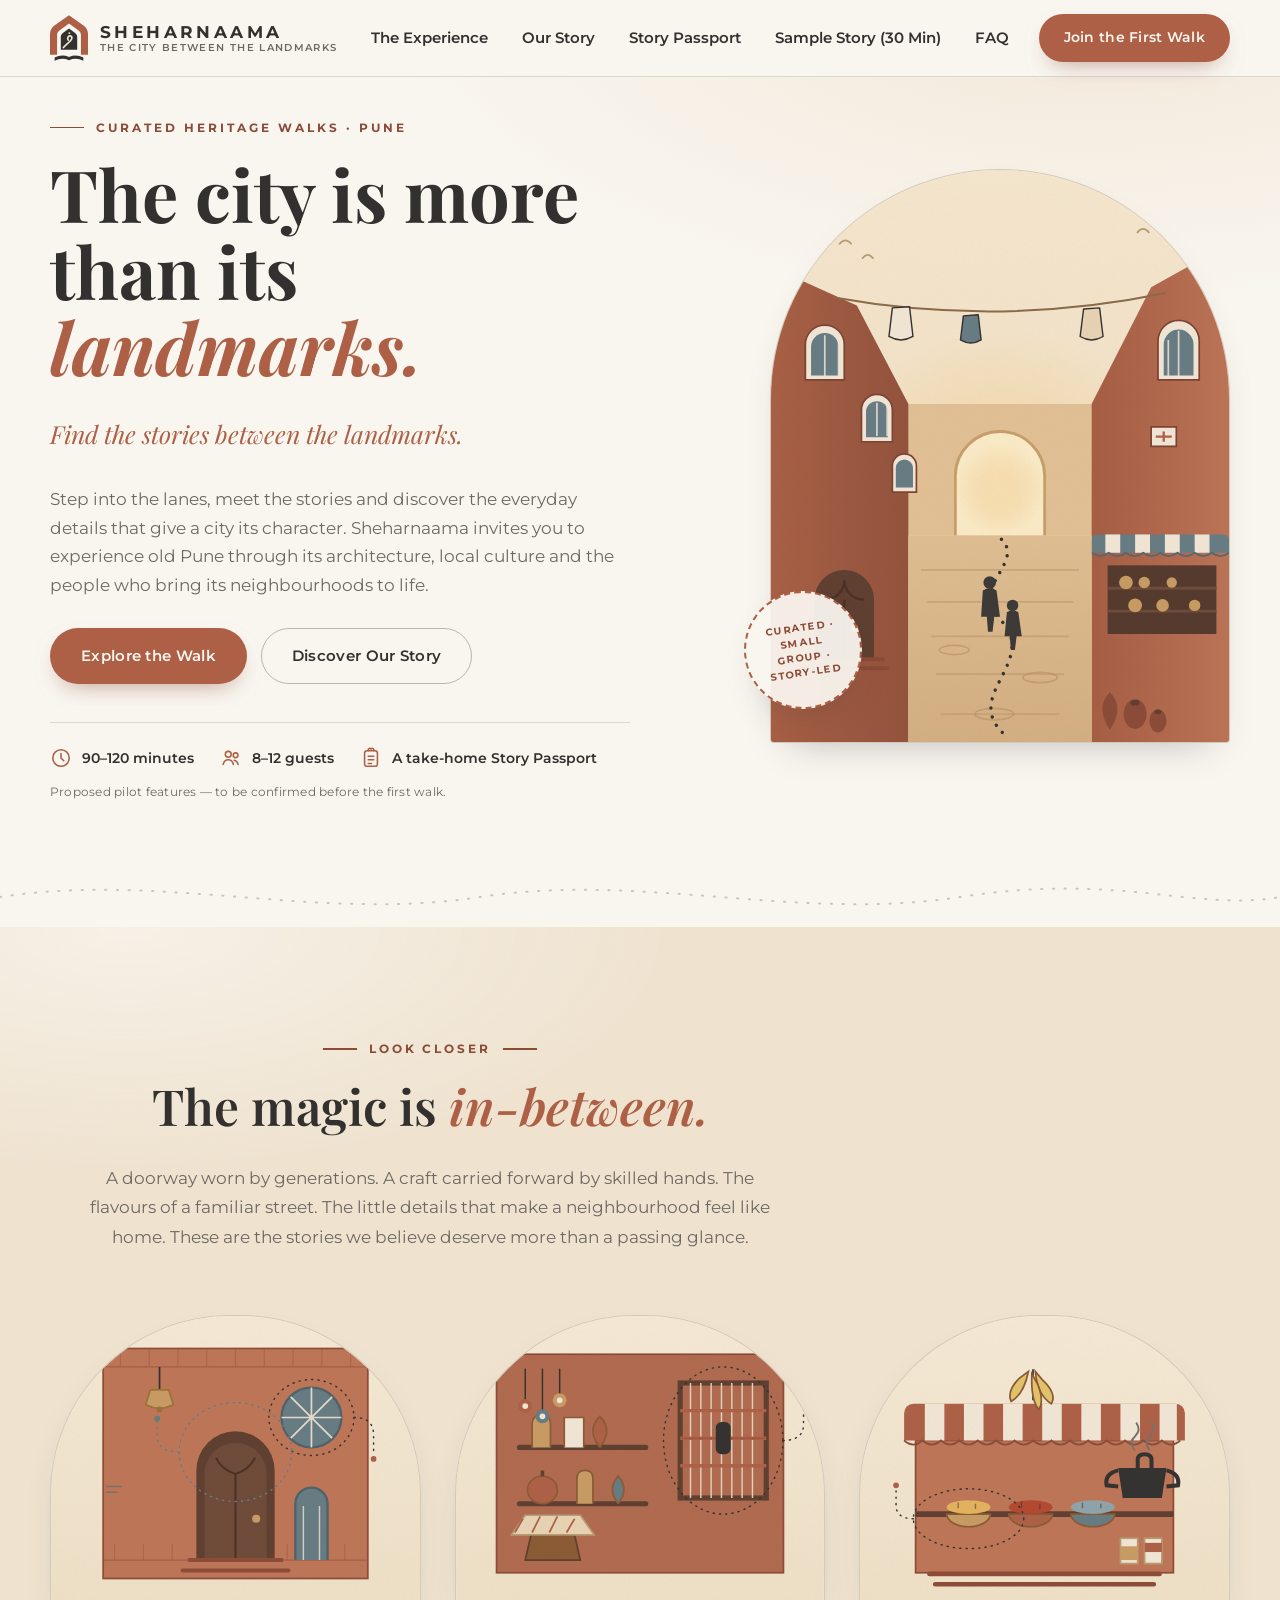
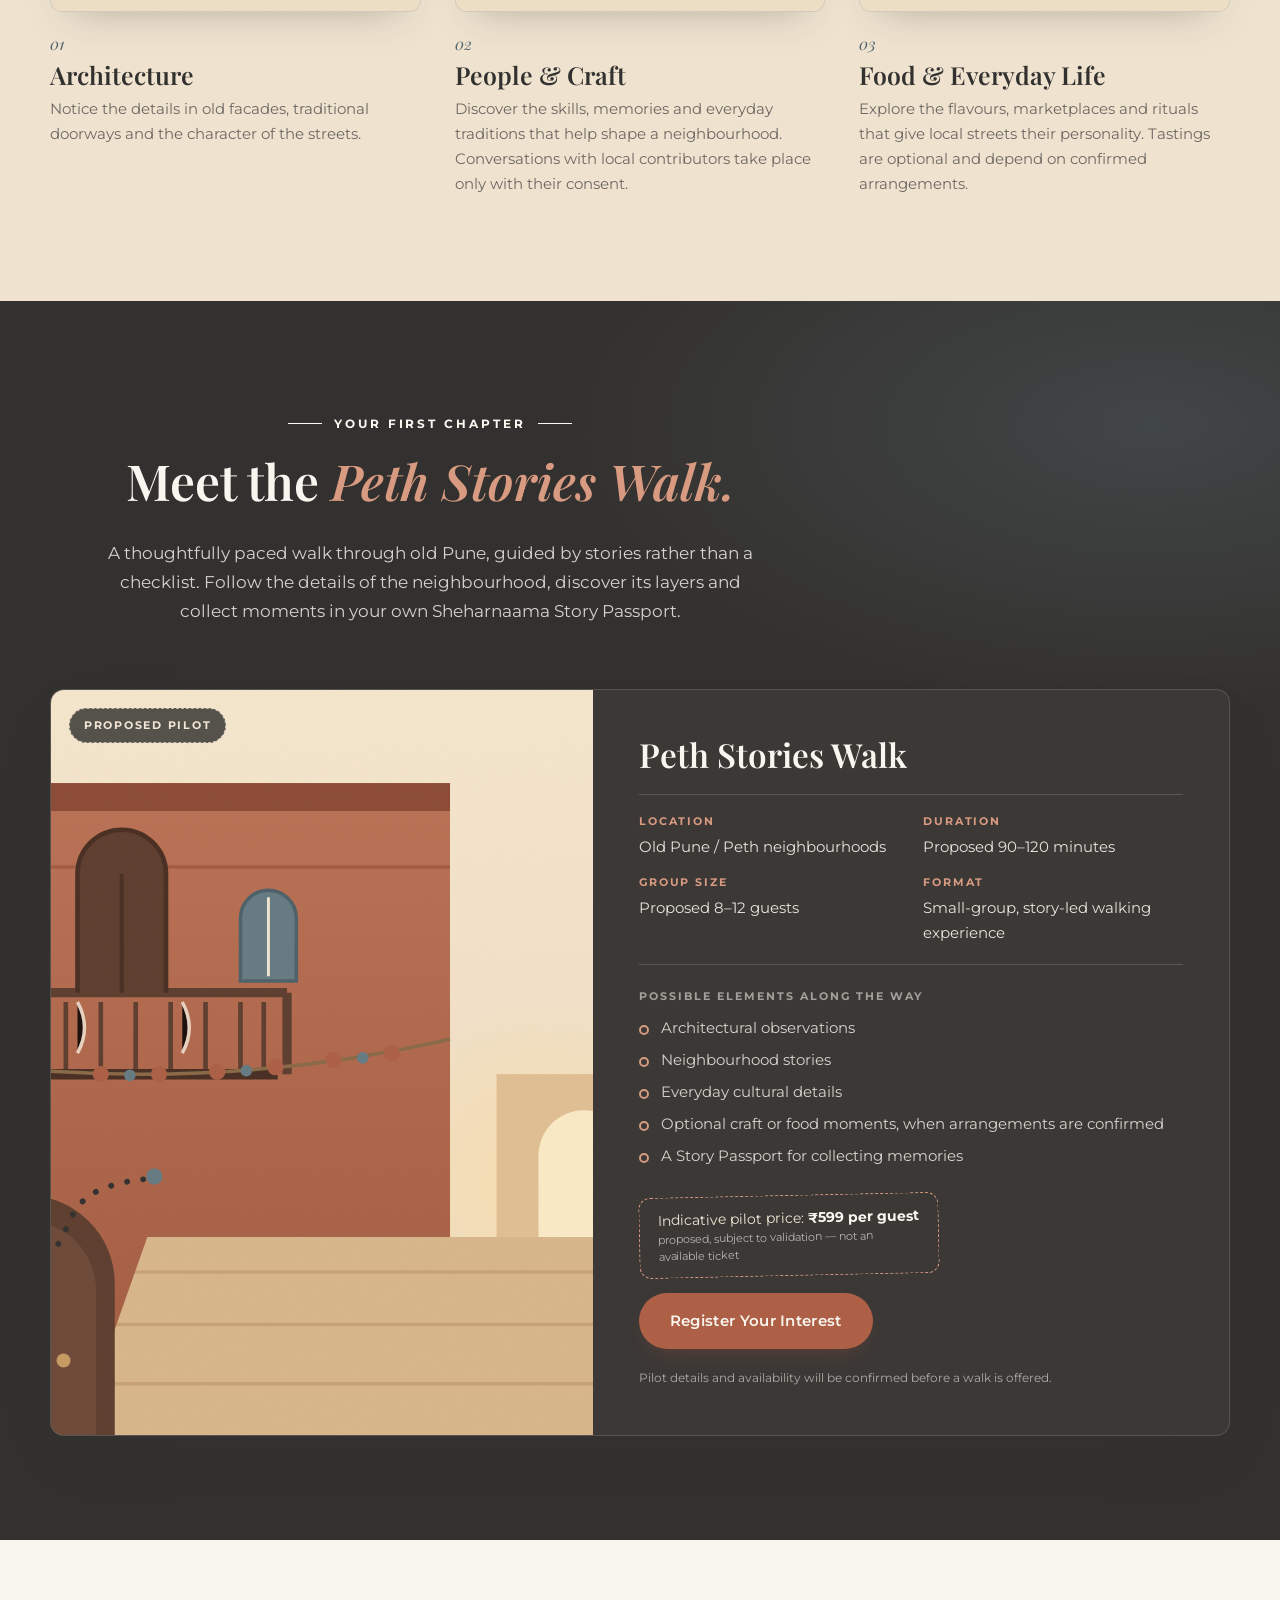
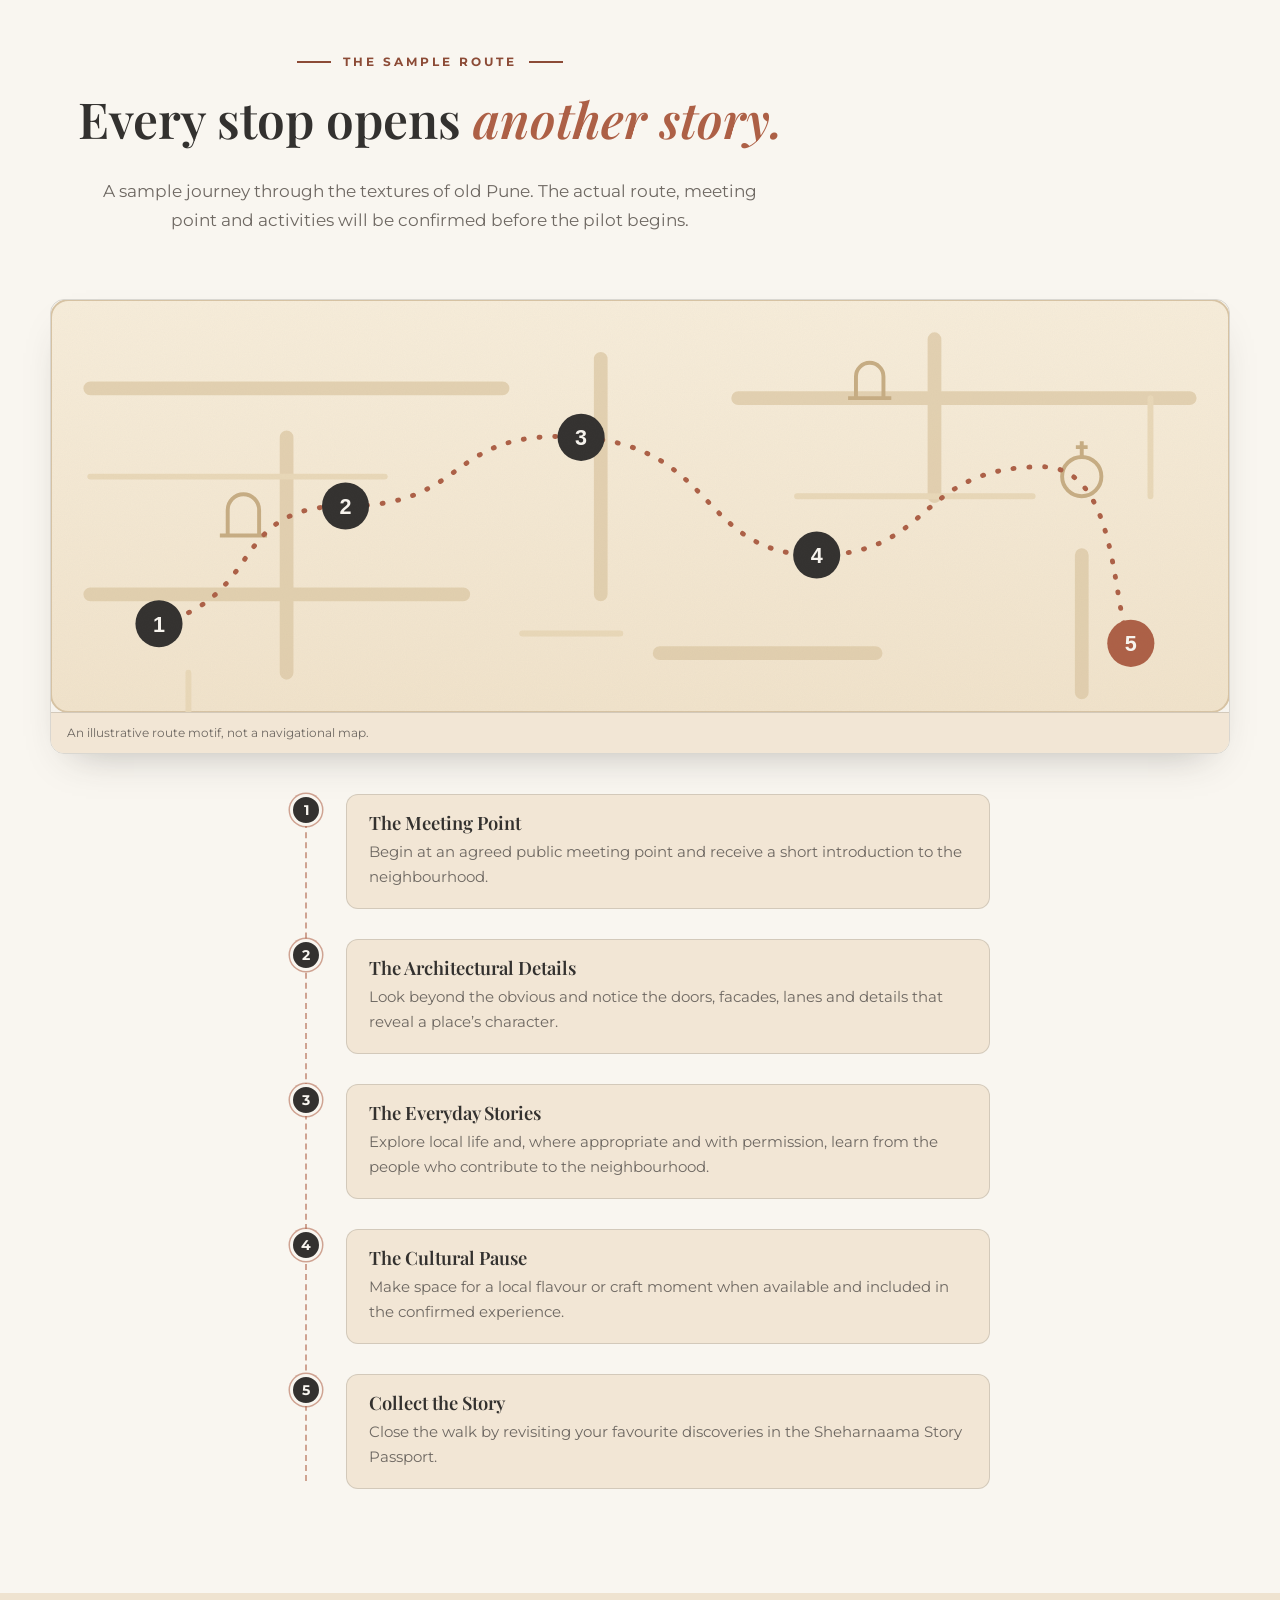
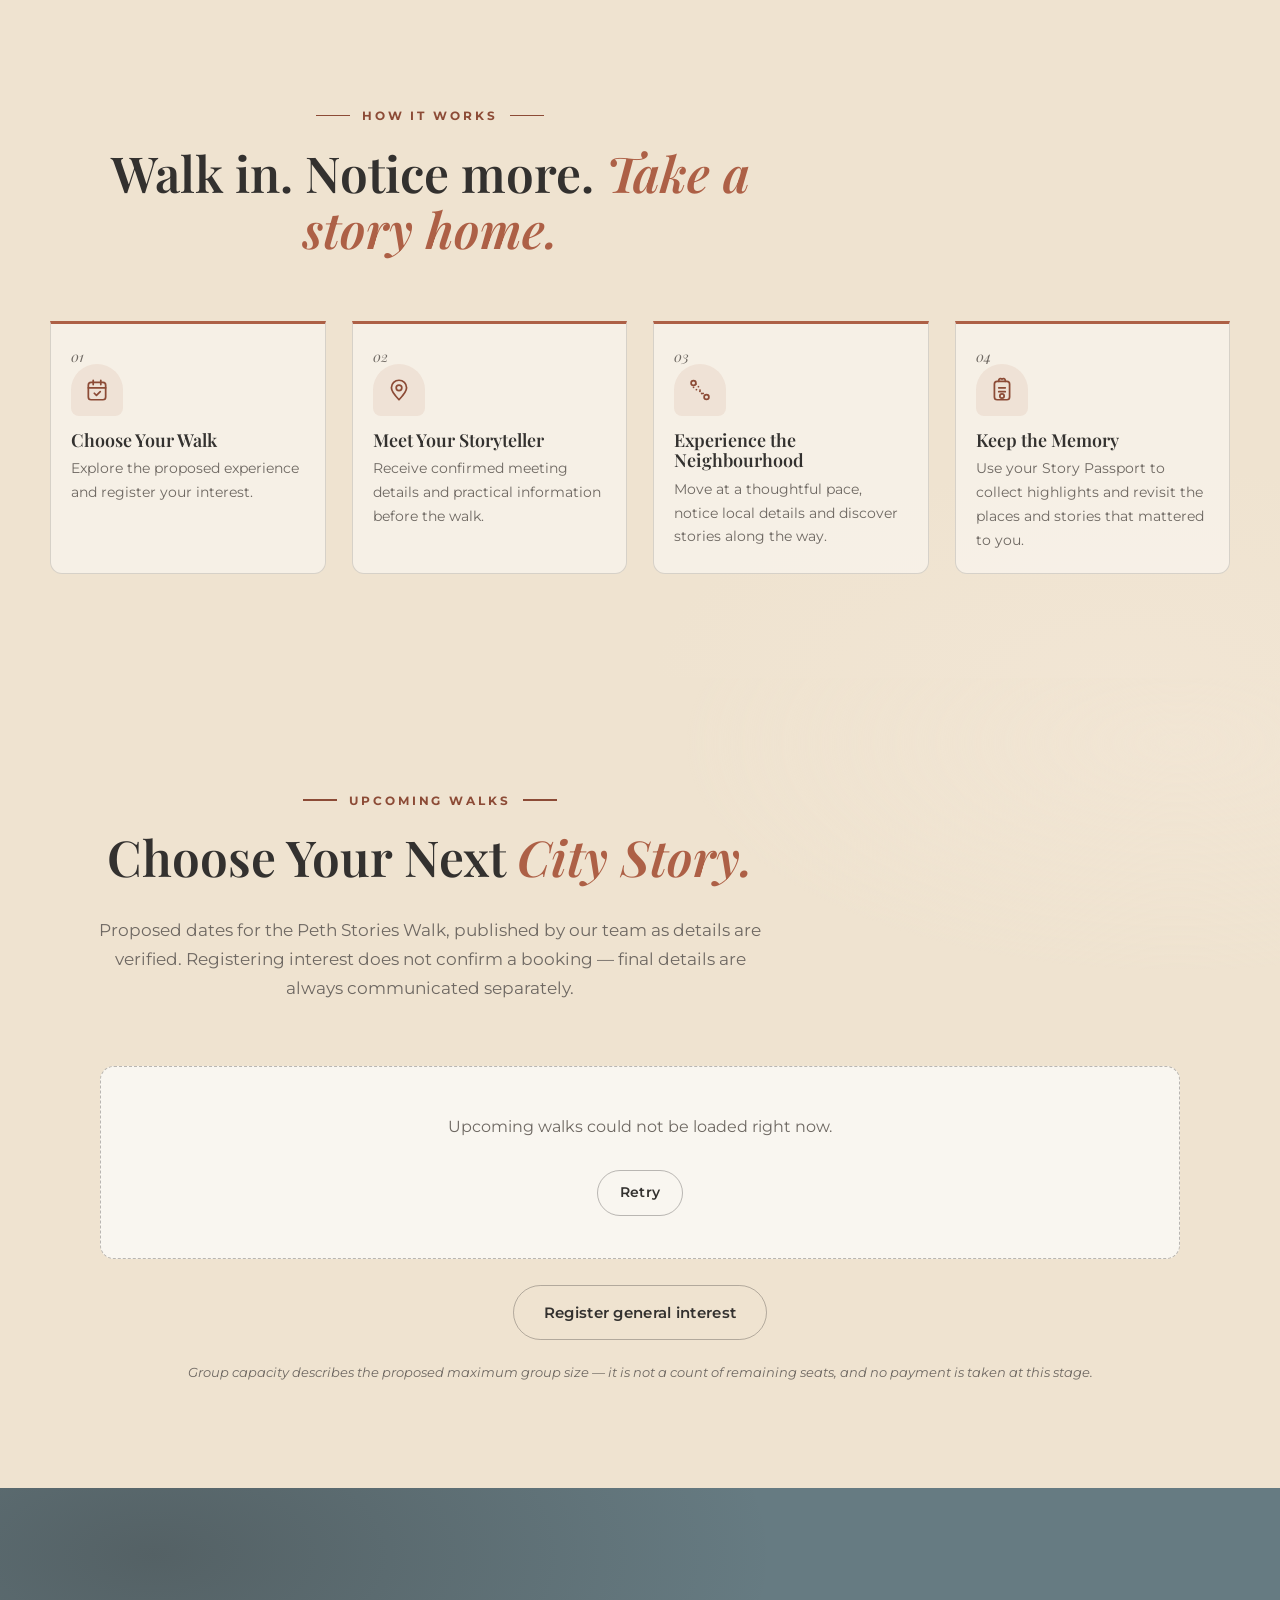
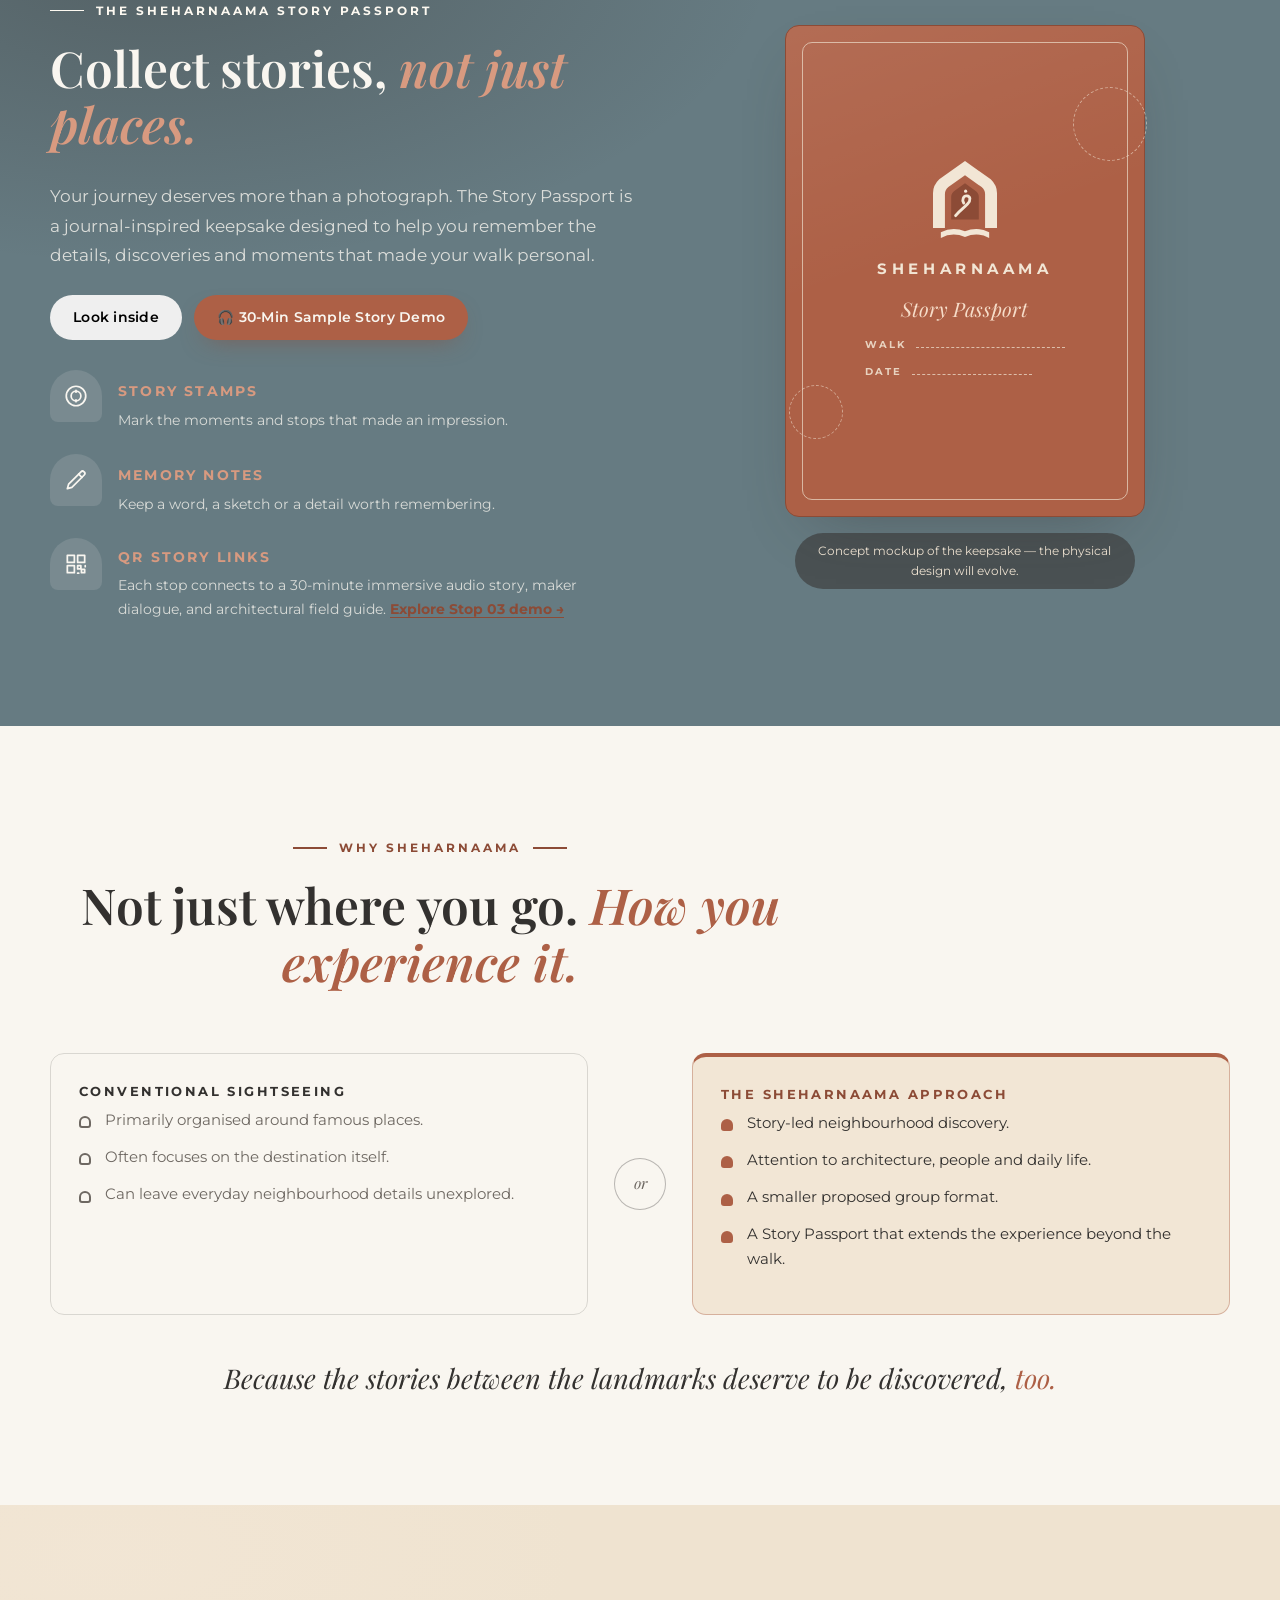
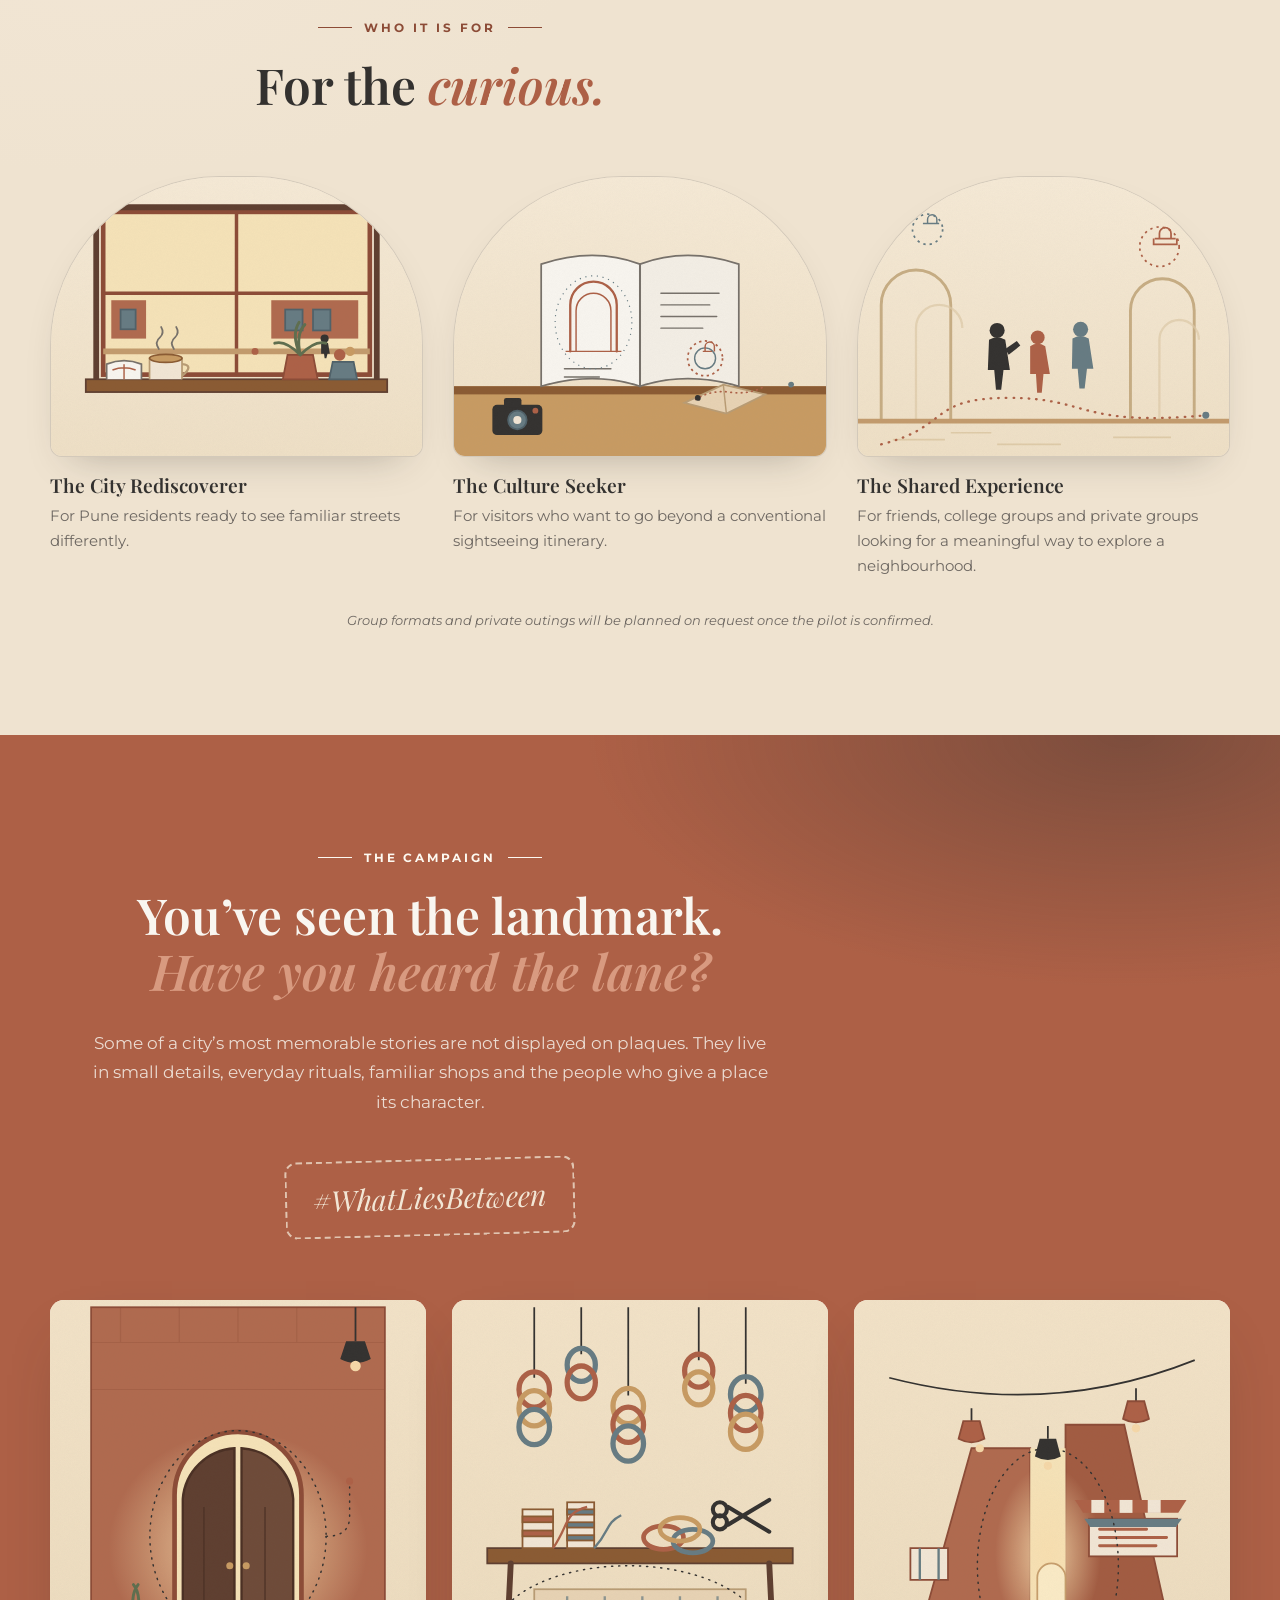
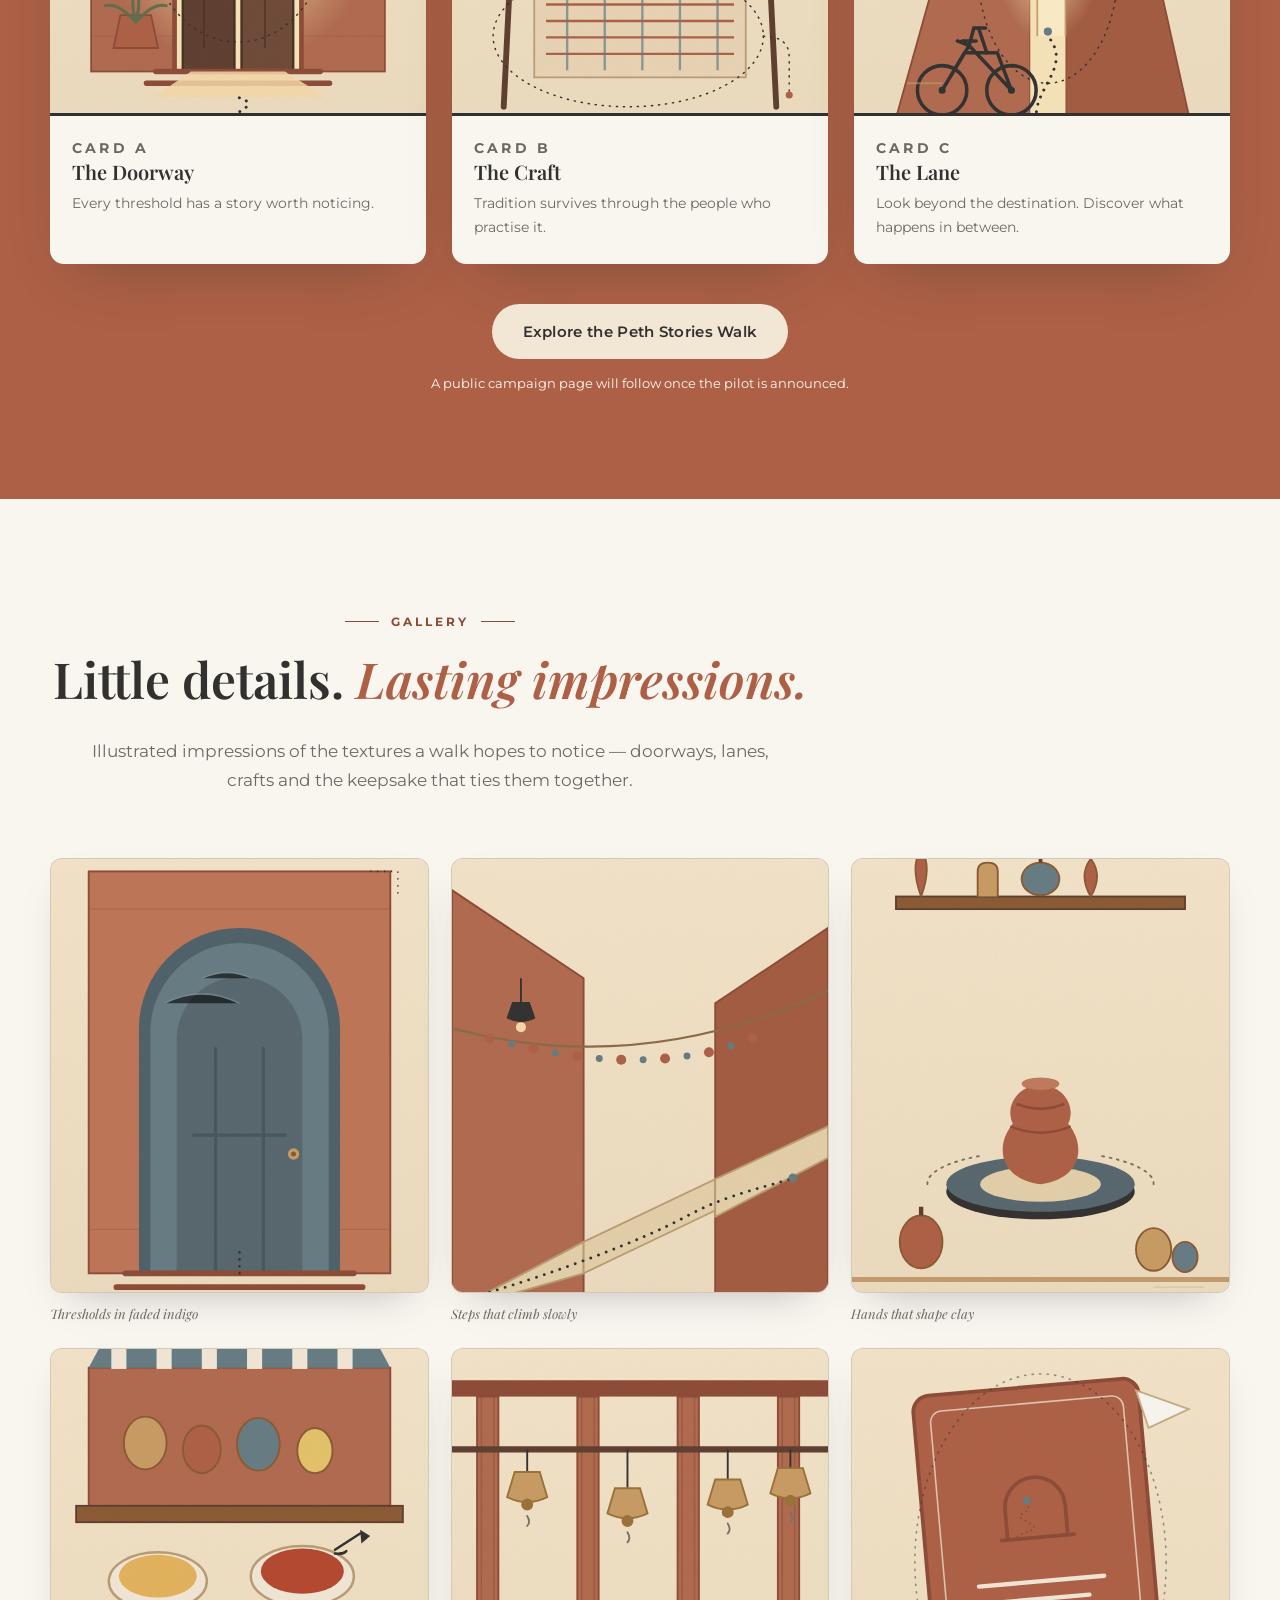
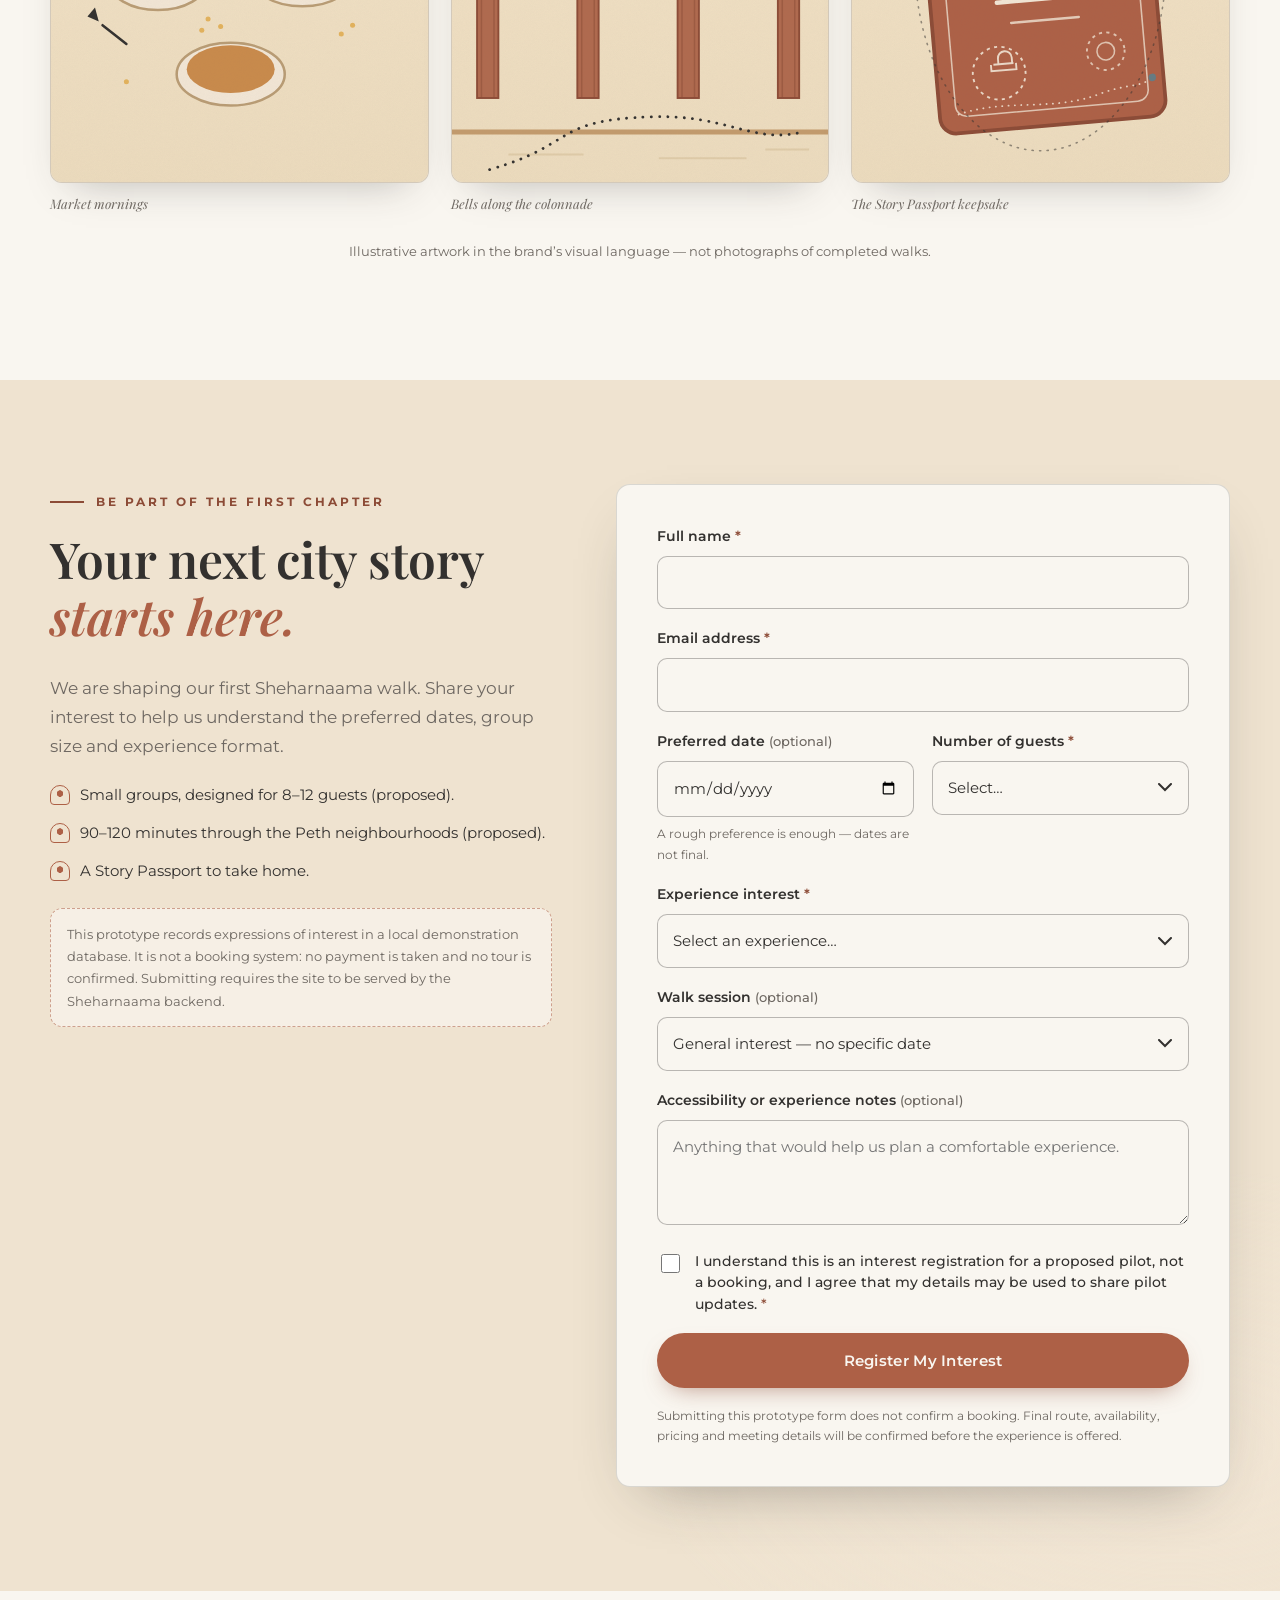
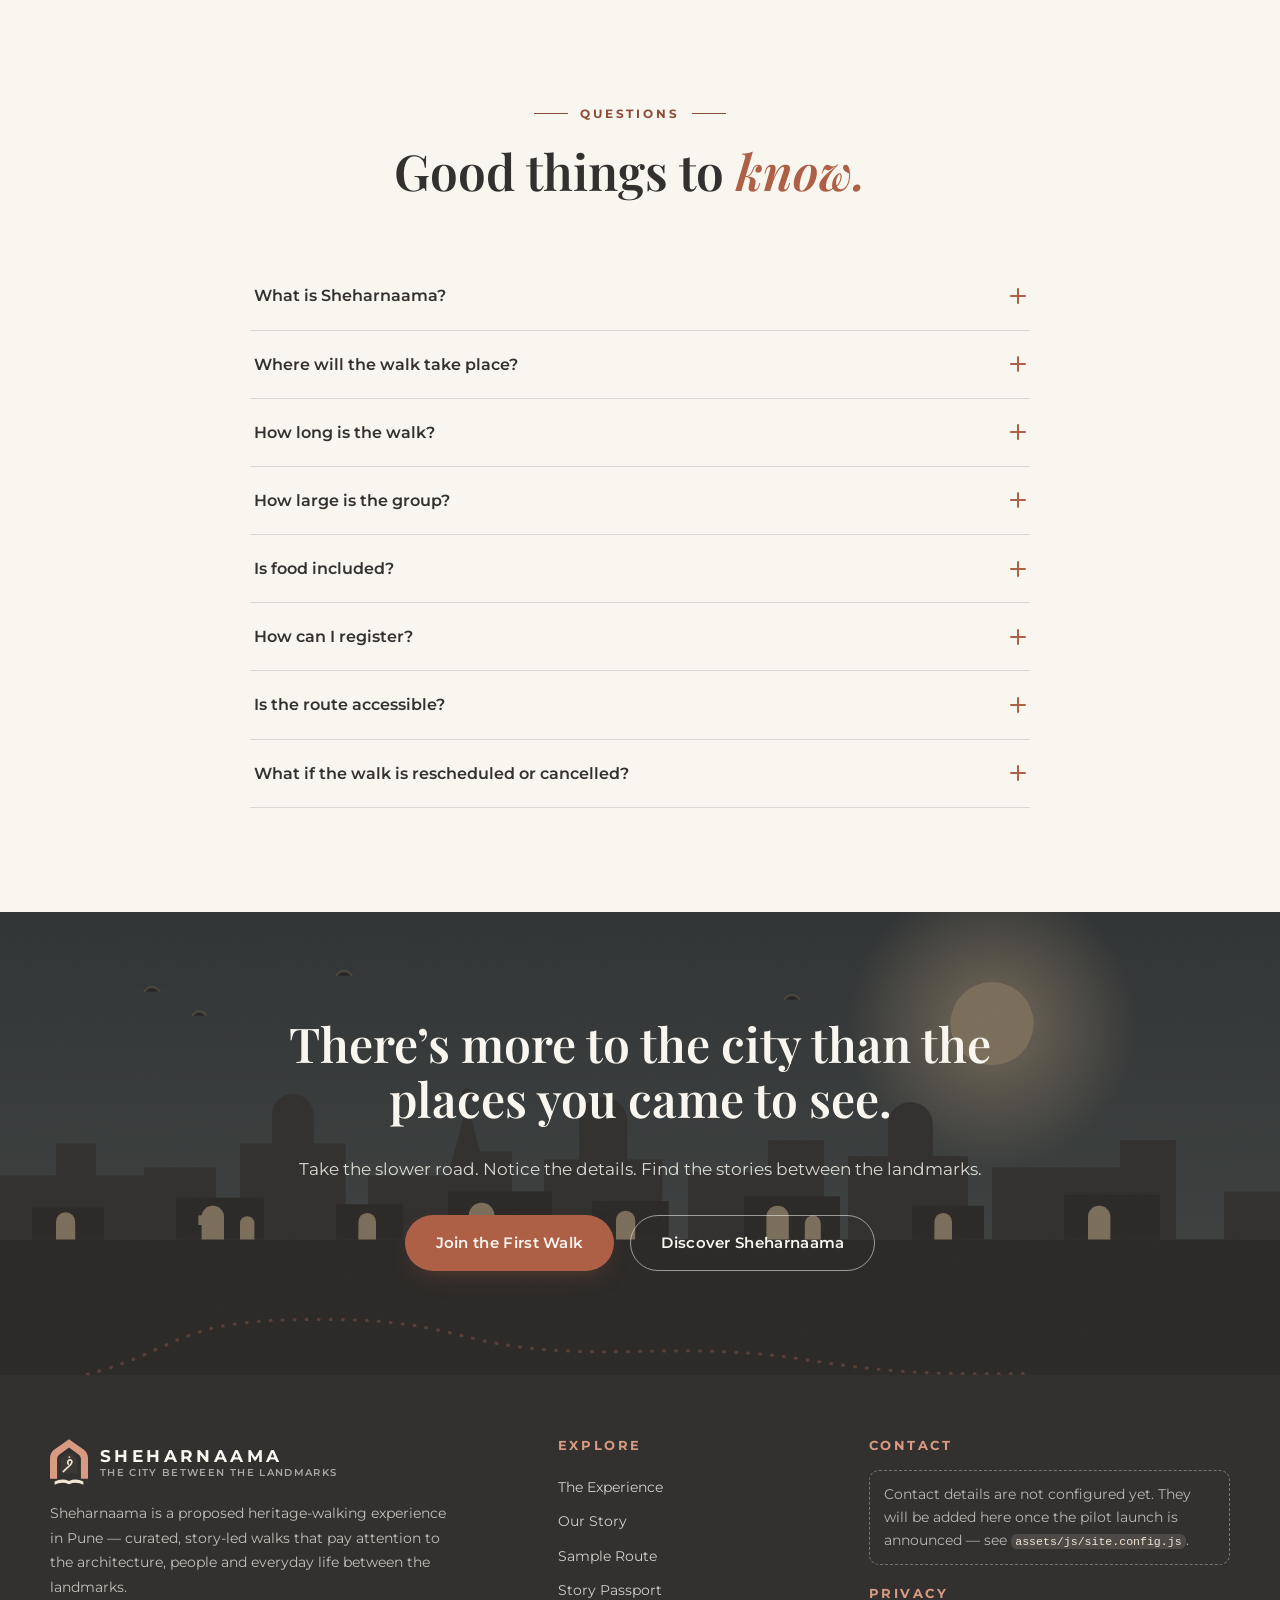
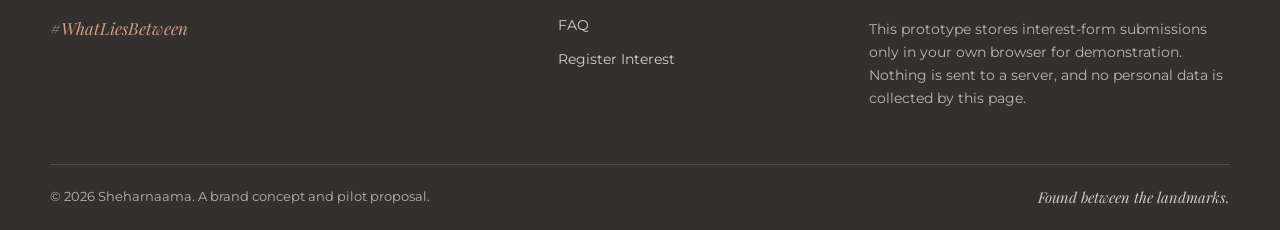
==== commit ca2037a4: "Add 30-minute sample story demo with real scannable QR code" ====
--- a/index.html
+++ b/index.html
@@ -55,6 +55,7 @@
           <li><a href="#experience">The Experience</a></li>
           <li><a href="#story">Our Story</a></li>
           <li><a href="#passport">Story Passport</a></li>
+          <li><a href="sample-story.html">Sample Story (30 Min)</a></li>
           <li><a href="#faq">FAQ</a></li>
           <li class="nav-cta-item"><a class="btn btn-primary" href="#register">Join the First Walk</a></li>
         </ul>
@@ -317,6 +318,7 @@
 
             <div class="passport-actions">
               <button type="button" class="btn btn-small" id="passport-flip" aria-pressed="false">Look inside</button>
+              <a href="sample-story.html" class="btn btn-small btn-primary" id="passport-story-btn" style="margin-left:8px;">🎧 30-Min Sample Story Demo</a>
             </div>
 
             <div class="passport-features">
@@ -333,7 +335,7 @@
               <div class="passport-feature">
                 <span class="step-icon" aria-hidden="true"><svg viewBox="0 0 24 24" focusable="false"><rect x="4" y="4" width="6.5" height="6.5"/><rect x="13.5" y="4" width="6.5" height="6.5"/><rect x="4" y="13.5" width="6.5" height="6.5"/><path d="M13.5 13.5h3v3h-3zM17 17h3v3h-3zM13.5 20.5h1M20.5 13.5v1"/></svg></span>
                 <h3>QR Story Links</h3>
-                <p>Where a real story page is available, a QR code can connect the physical keepsake to further reading or audio.</p>
+                <p>Each stop connects to a 30-minute immersive audio story, maker dialogue, and architectural field guide. <a href="sample-story.html" style="color:var(--terracotta-dark); font-weight:700;">Explore Stop 03 demo &rarr;</a></p>
               </div>
             </div>
           </div>
@@ -377,8 +379,10 @@
                   <span class="field-line"><span>Date</span><span class="passport-line"></span></span>
                   <span class="field-line"><span>With</span><span class="passport-line passport-line-short"></span></span>
                   <span class="qr-sample">
-                    <img src="assets/img/qr-sample.svg" alt="" width="86" height="86" loading="lazy">
-                    <span>Sample QR placeholder &mdash; a real link will be configured later</span>
+                    <a href="sample-story.html" title="Open 30-Minute Sample Story Demo" style="display:block; text-decoration:none;">
+                      <img src="assets/img/qr-sample.svg" alt="Scan QR code to open 30-minute sample story" width="86" height="86" loading="lazy" style="display:block; margin:0 auto 4px; border-radius:4px;">
+                    </a>
+                    <span>Scan with phone or <a href="sample-story.html" style="color:var(--terracotta-dark); font-weight:700; text-decoration:underline;">open 30-min sample story</a></span>
                   </span>
                 </div>
               </div>
--- a/assets/css/sections.css
+++ b/assets/css/sections.css
@@ -6,7 +6,7 @@
 
 .hero {
   position: relative;
-  padding-block: calc(var(--space-5) + 10px) 0;
+  padding-block: clamp(1.25rem, 2.5vw, 2rem) 0;
   background:
     radial-gradient(1100px 500px at 85% -10%, rgba(242, 230, 213, 0.9), transparent 65%),
     var(--warm-white);
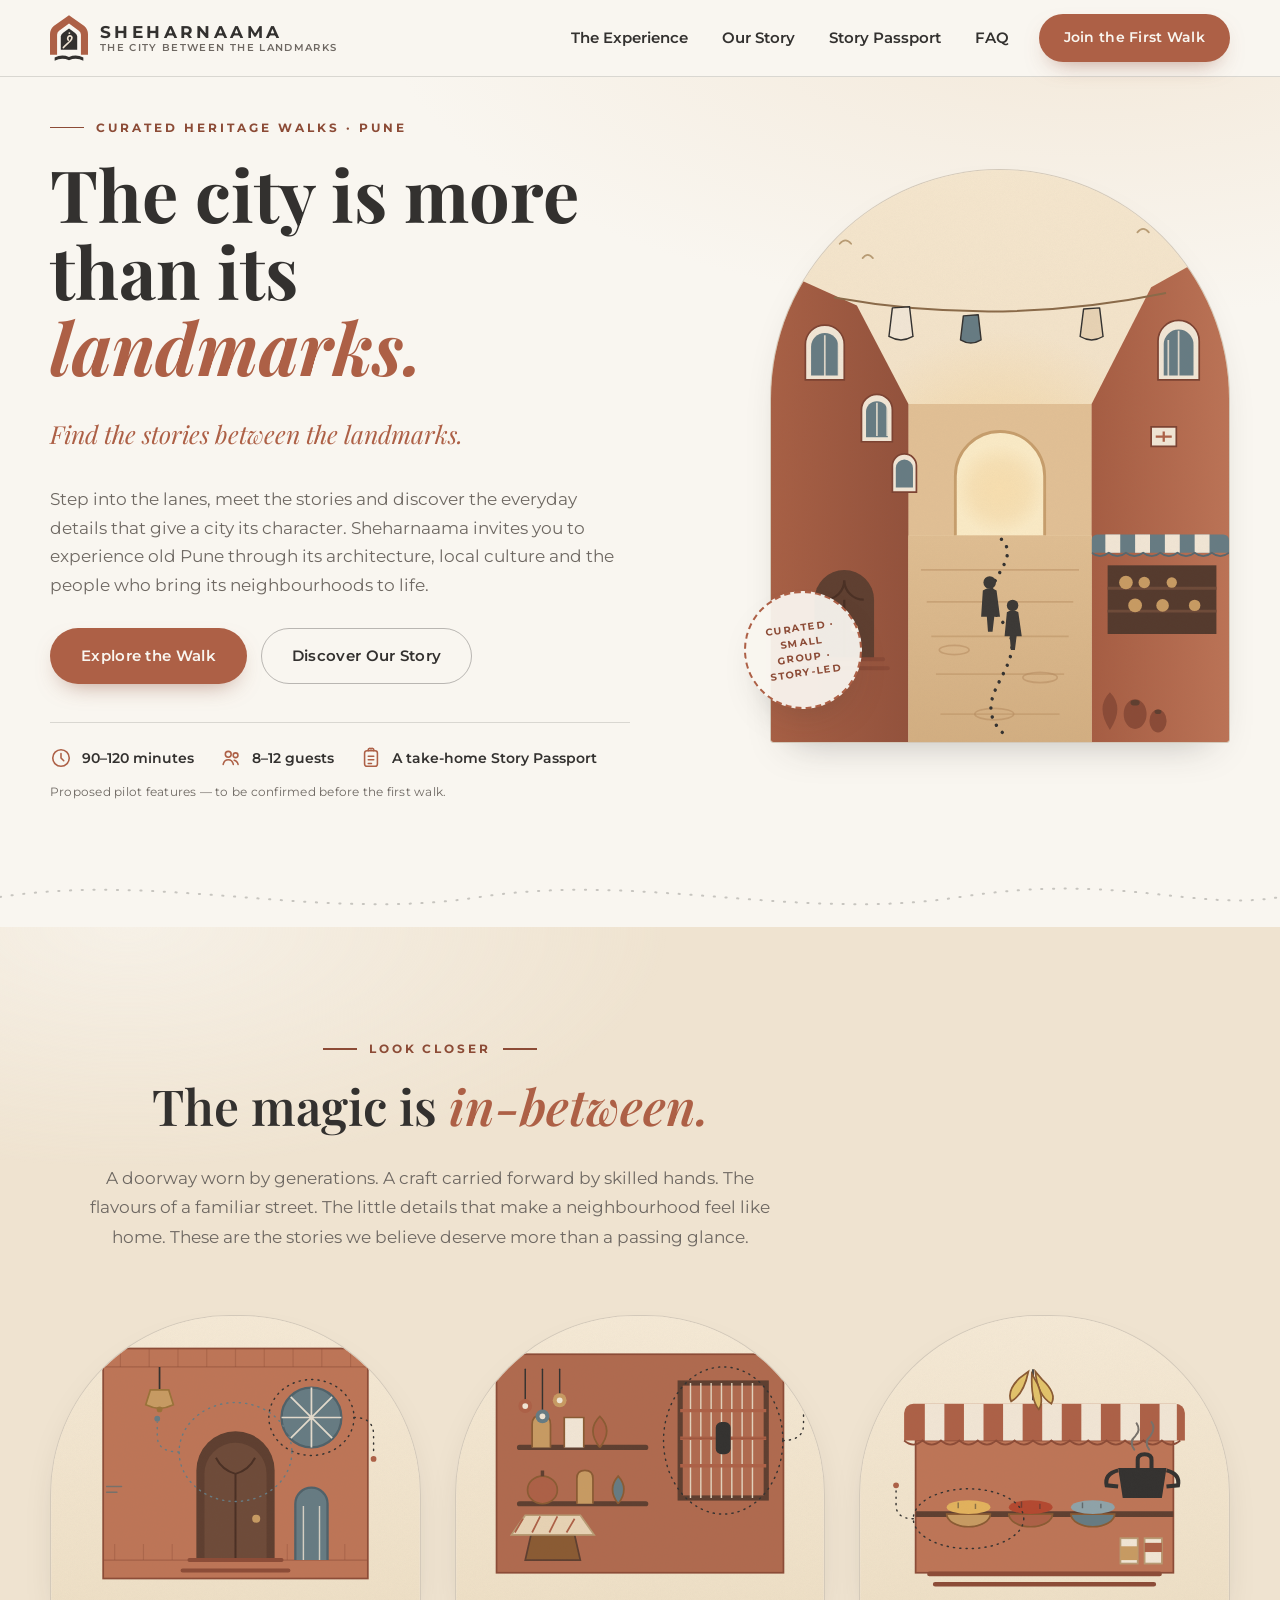
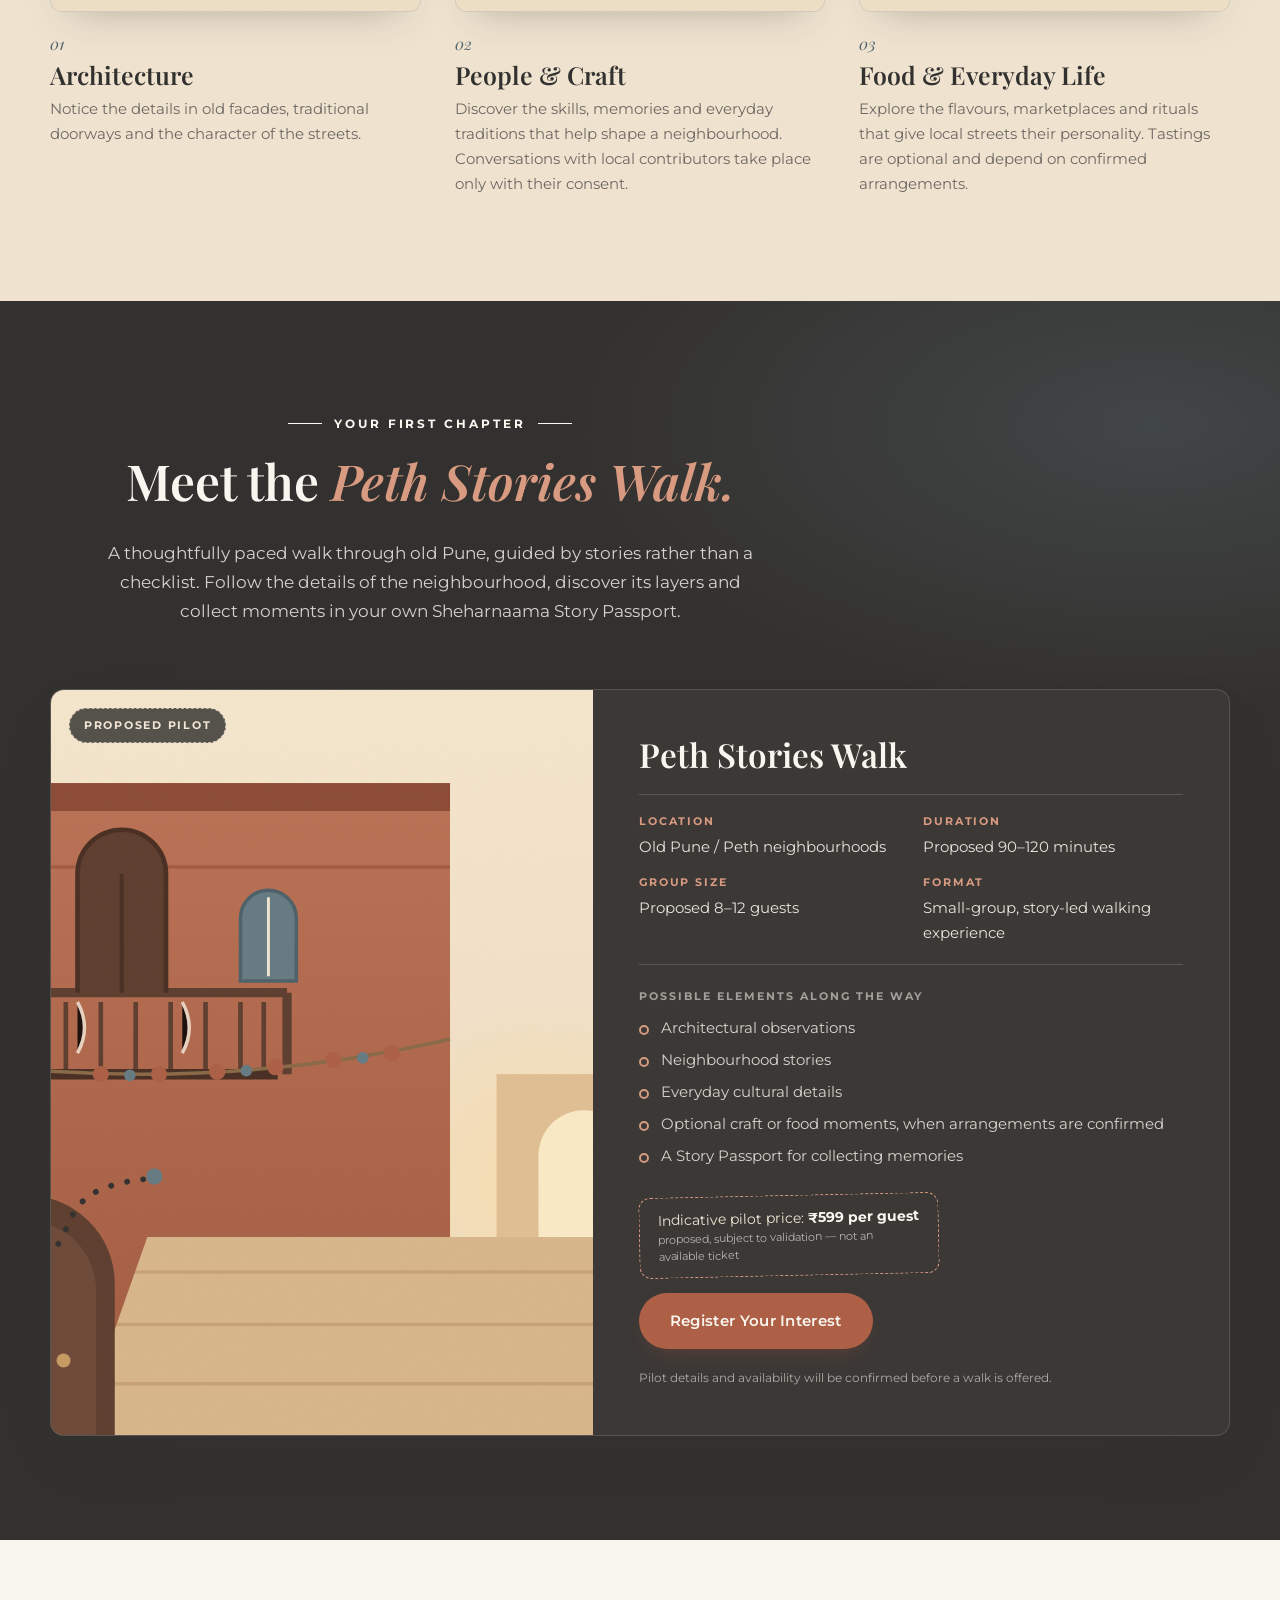
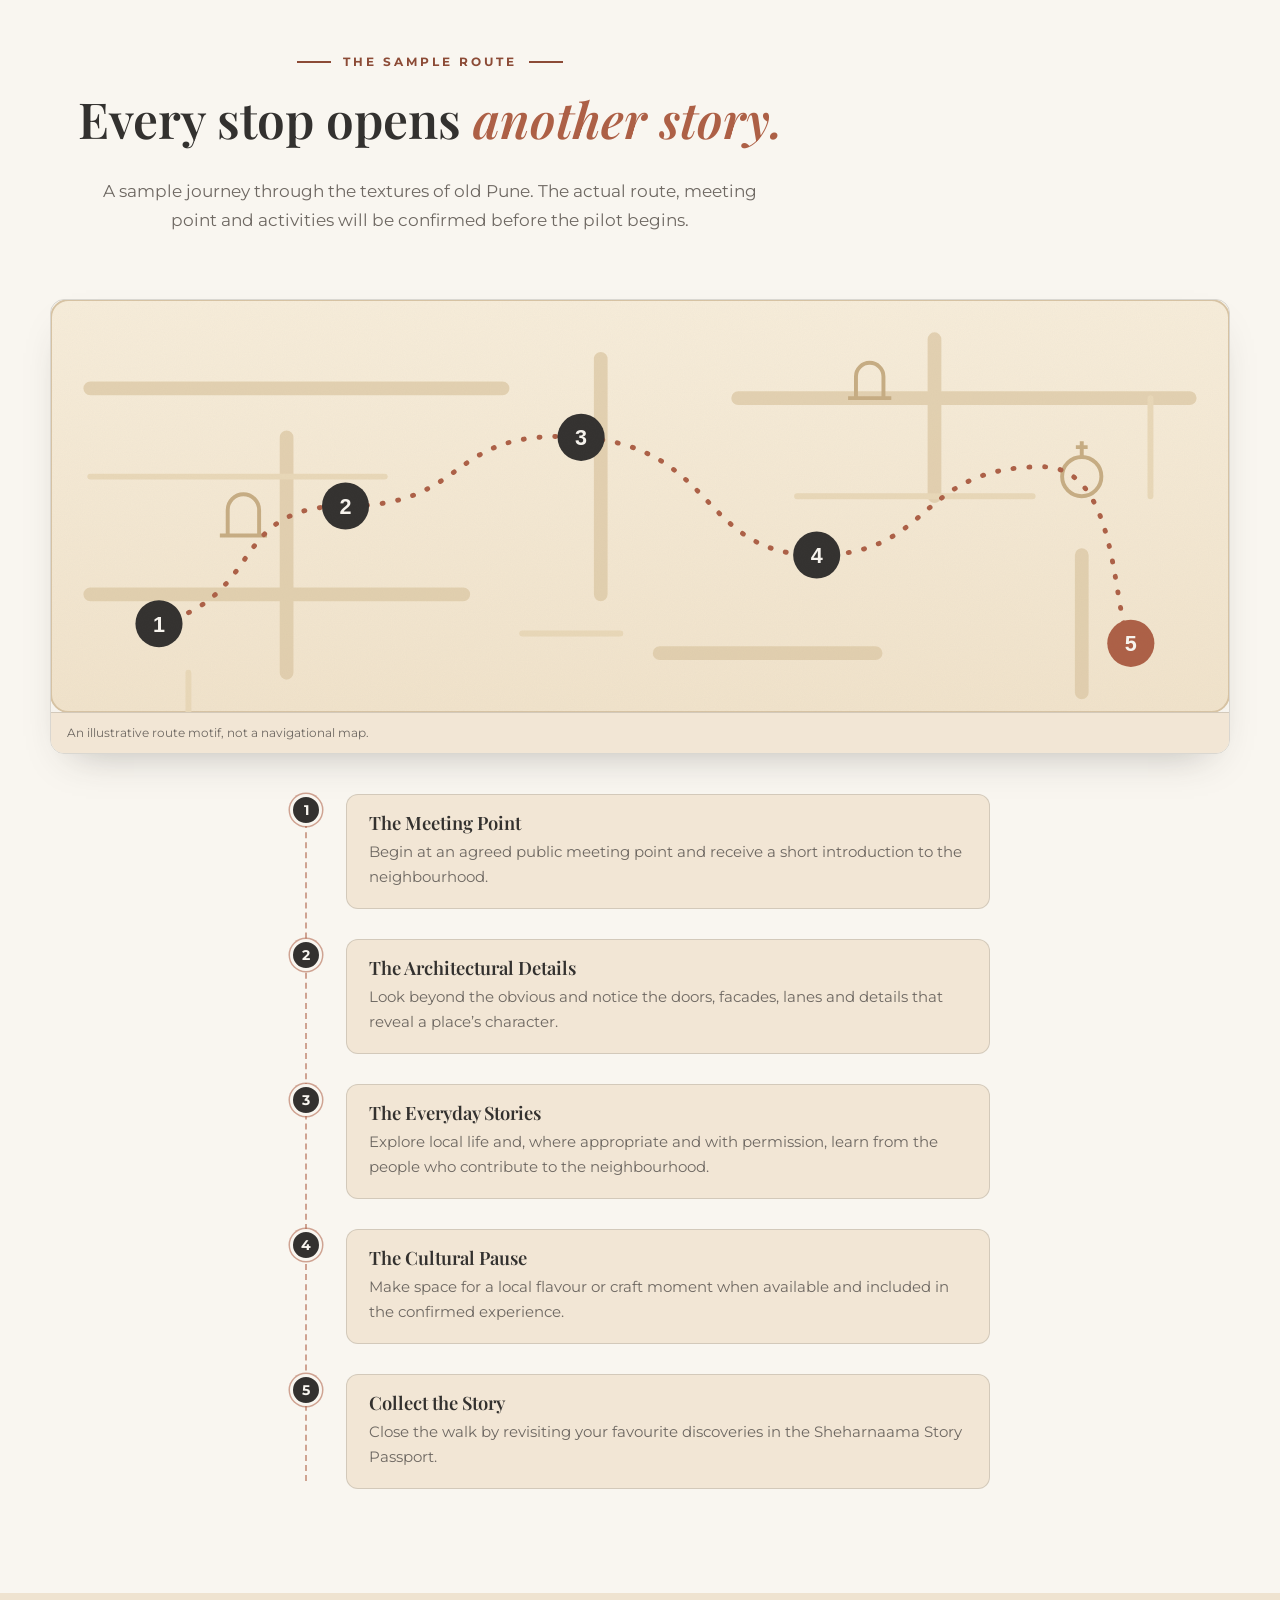
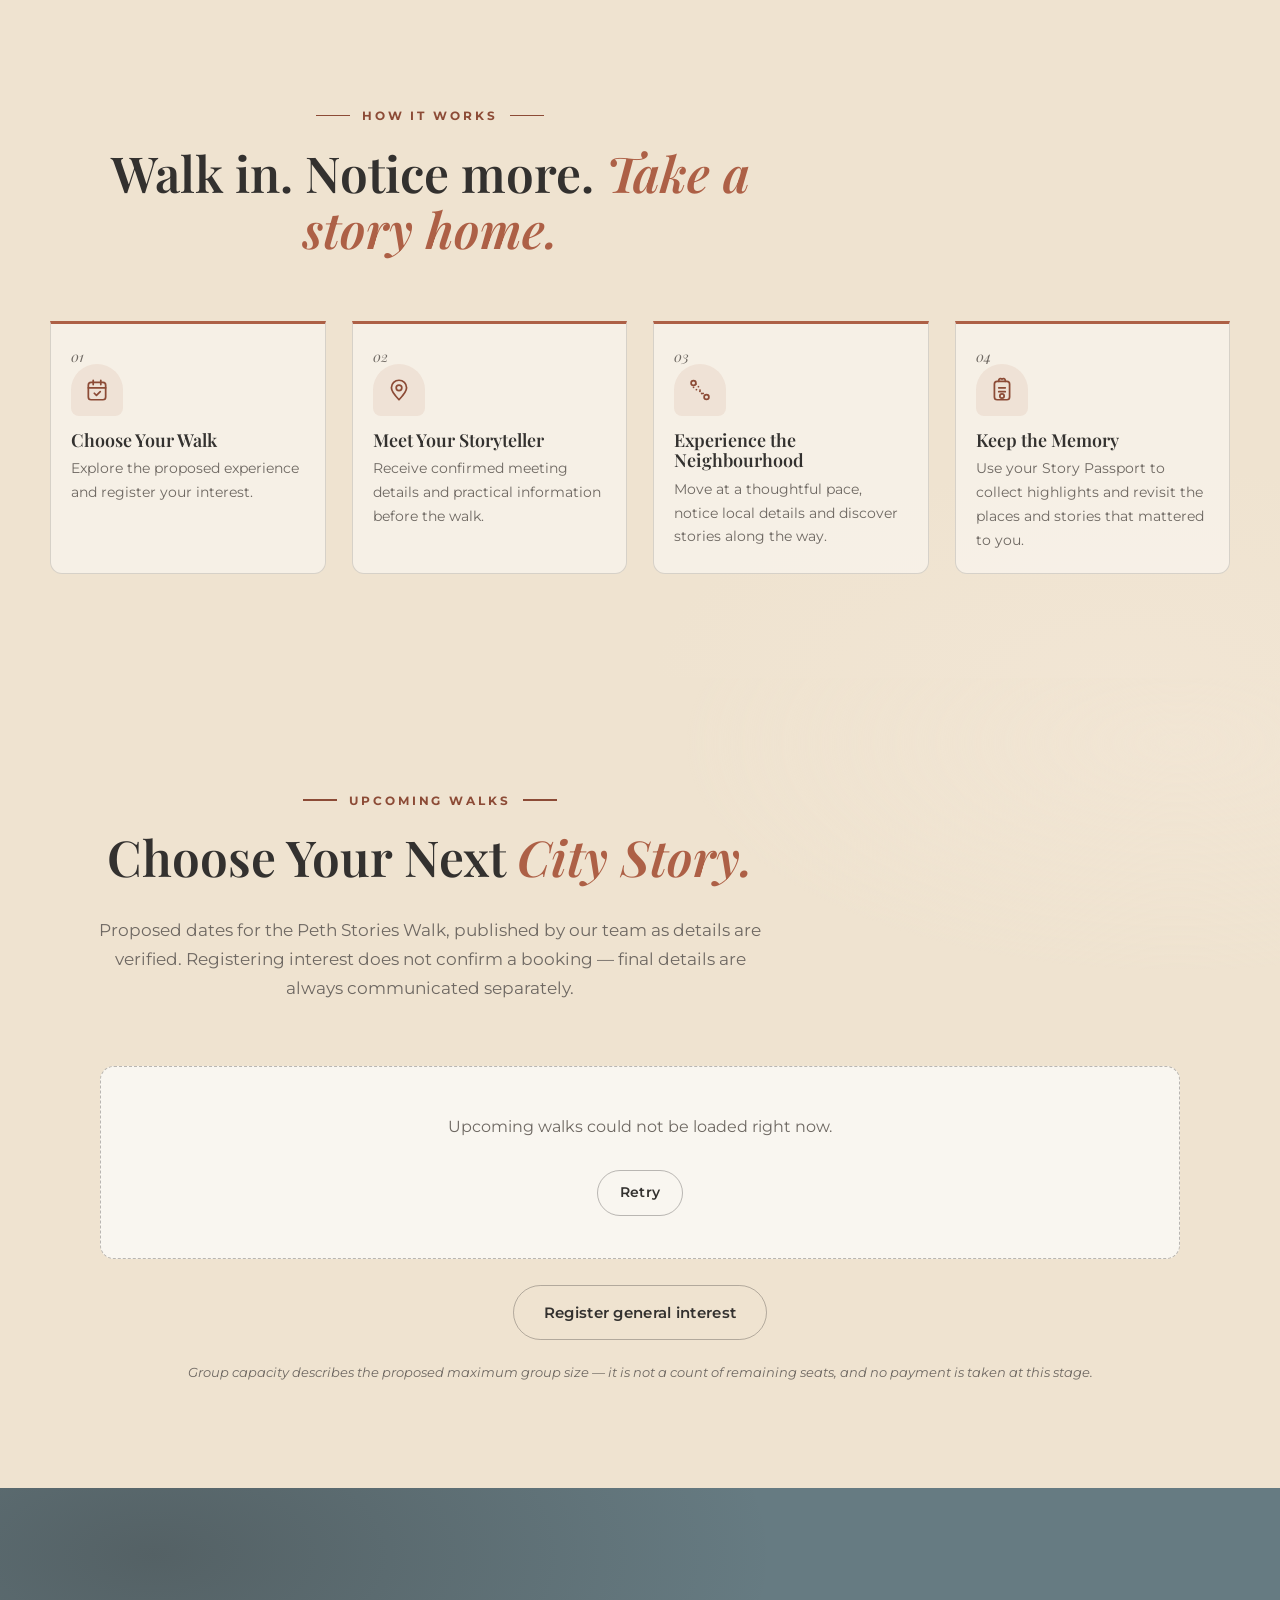
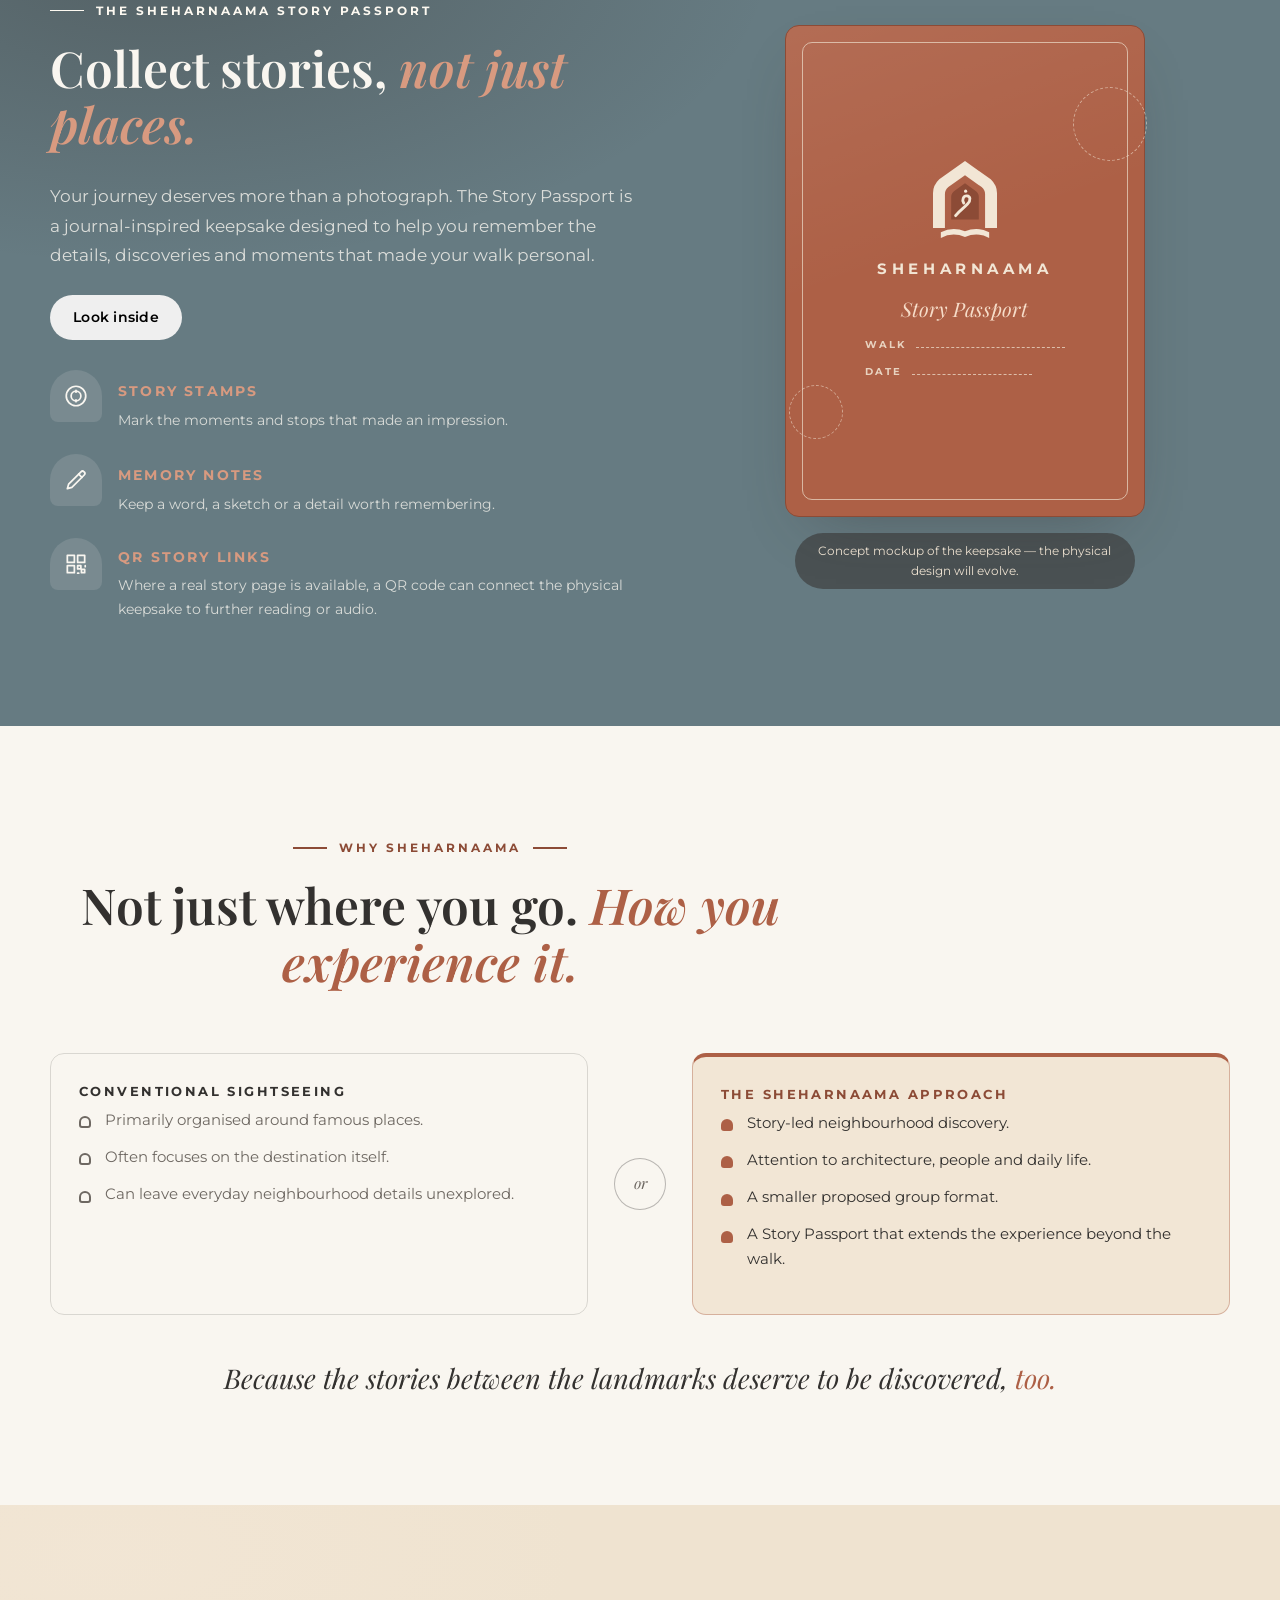
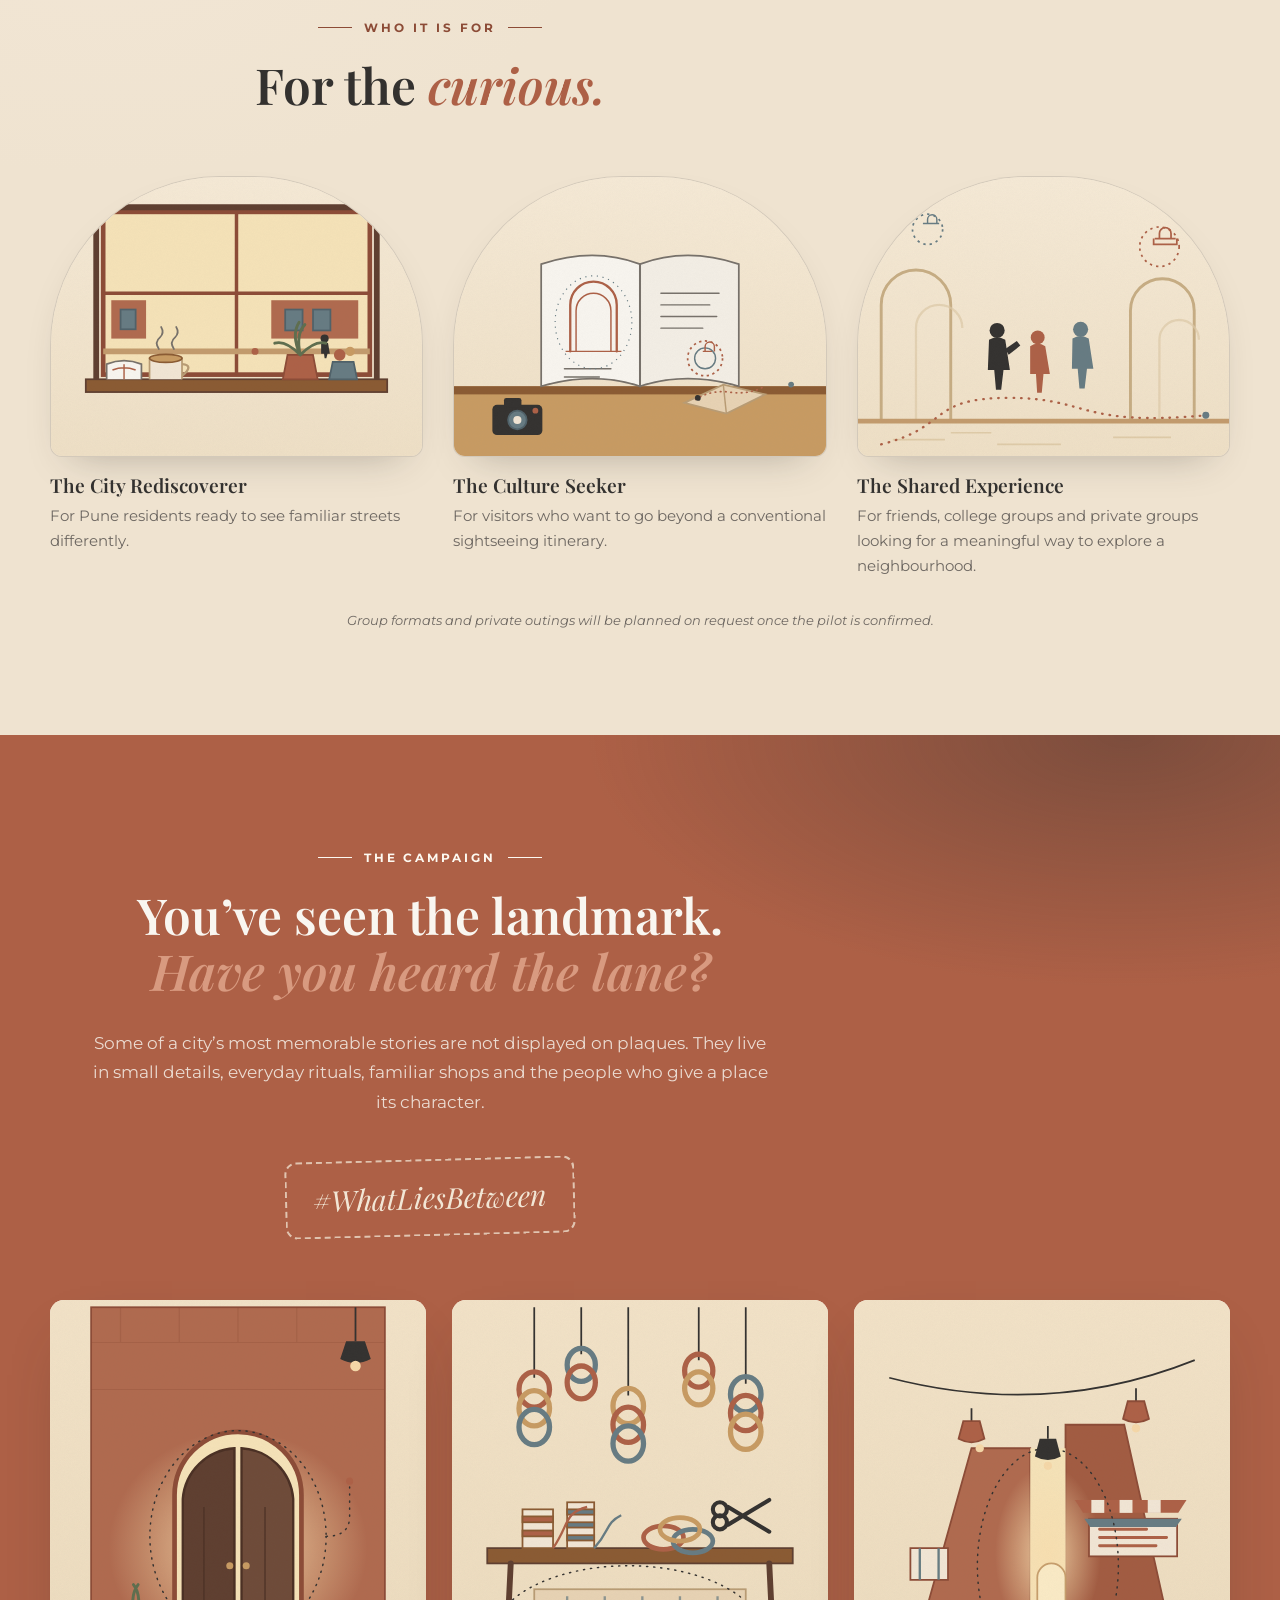
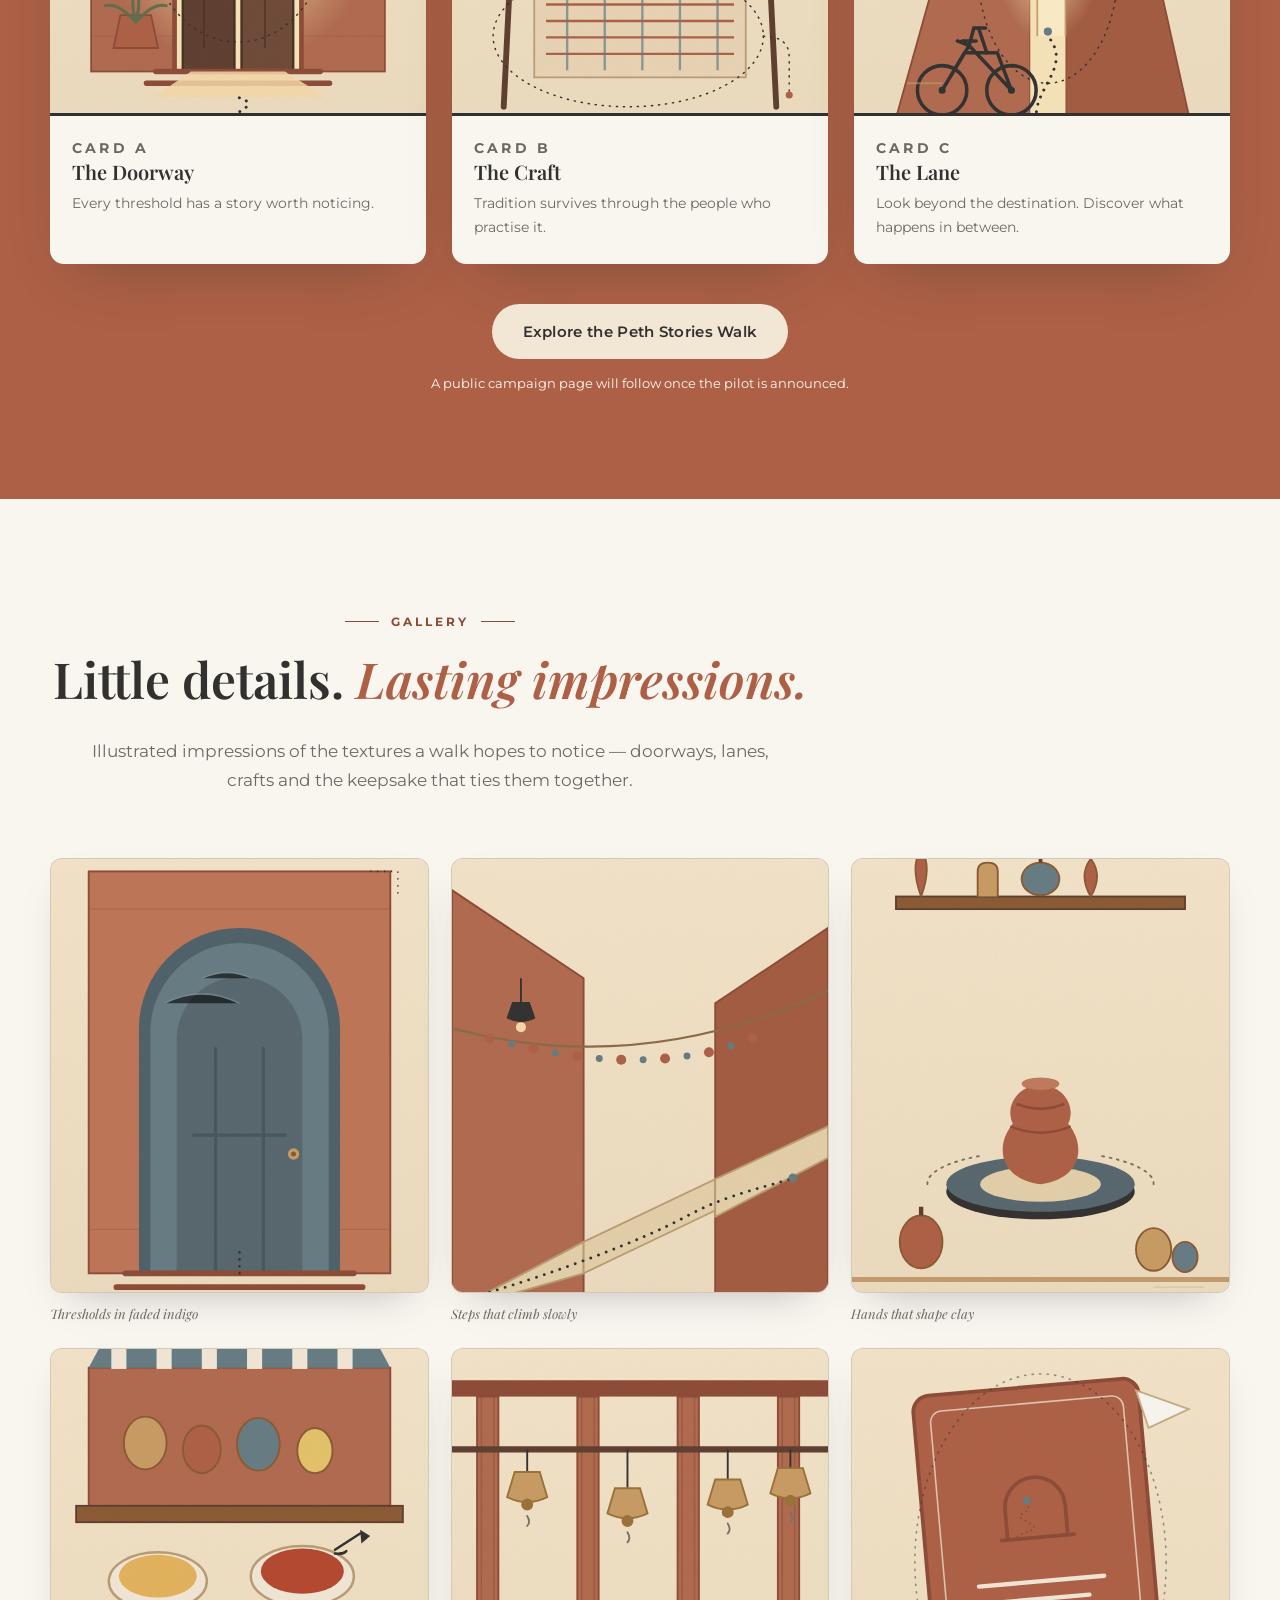
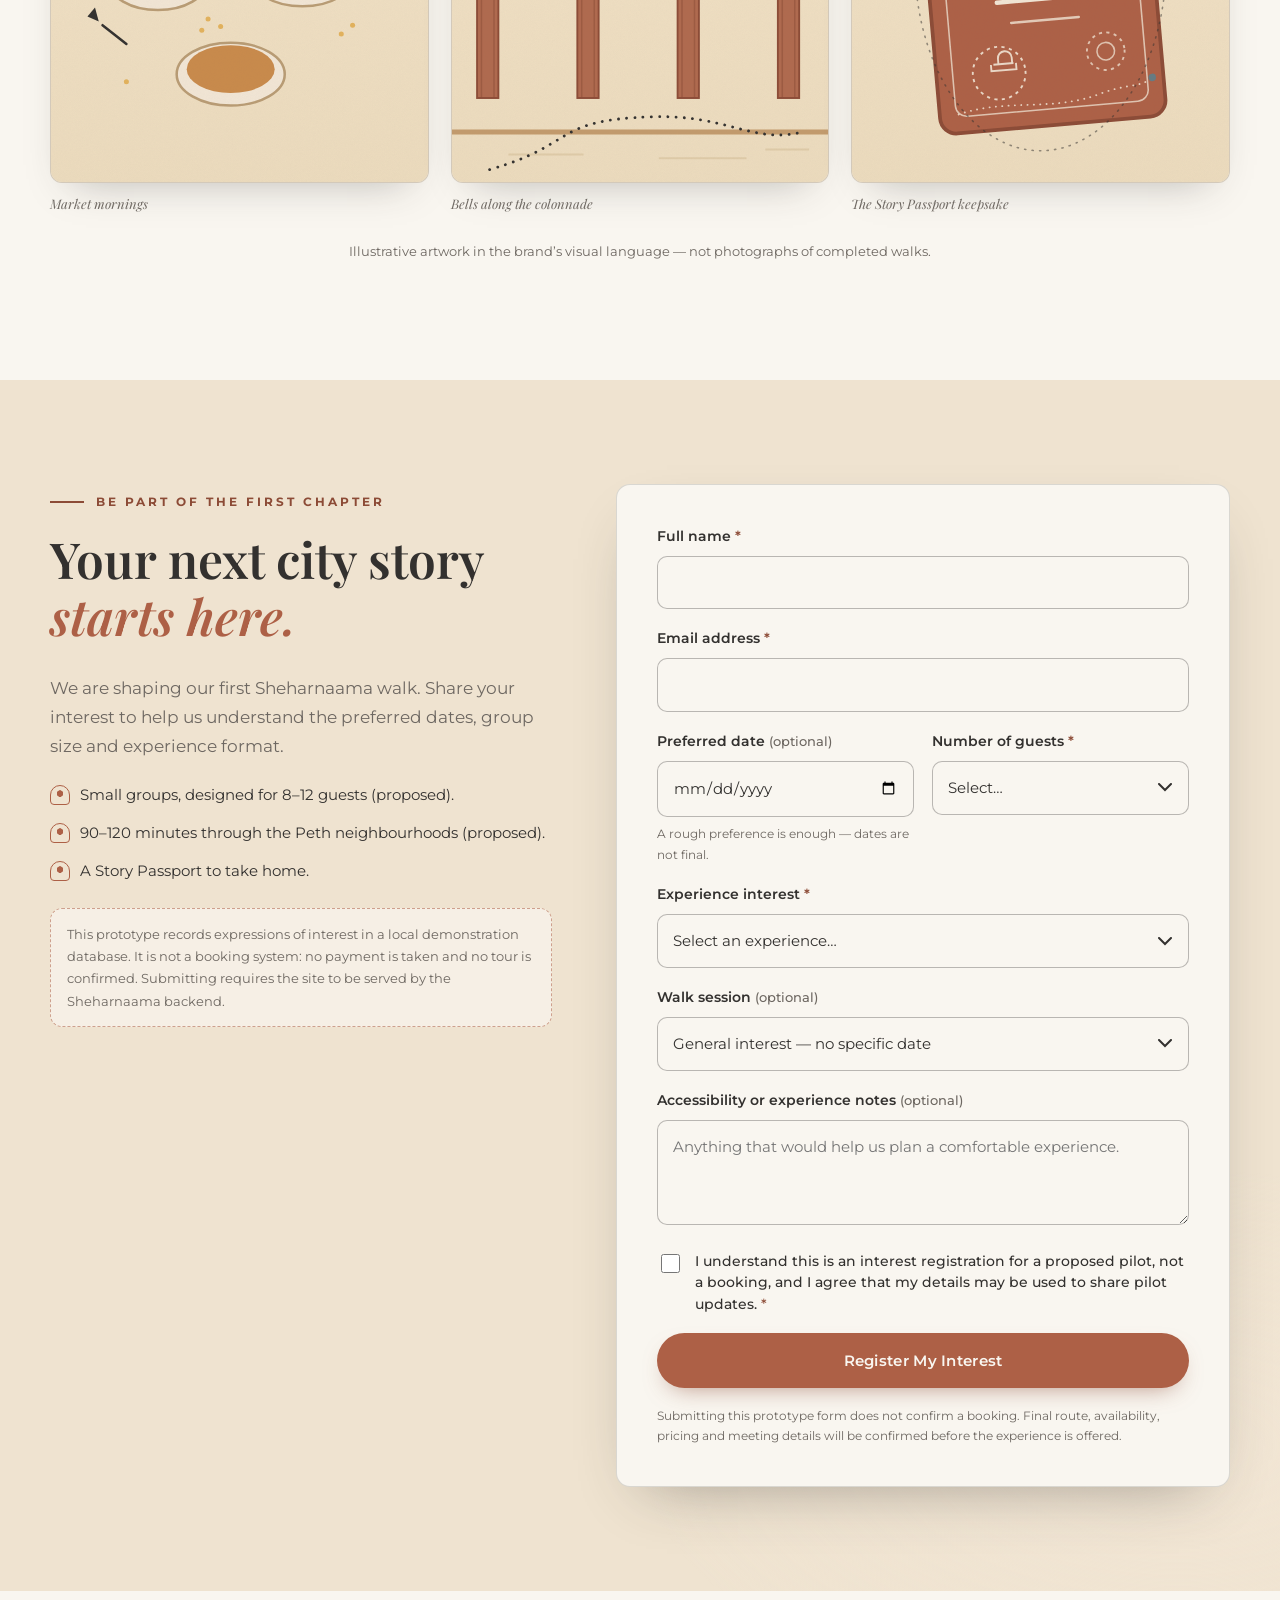
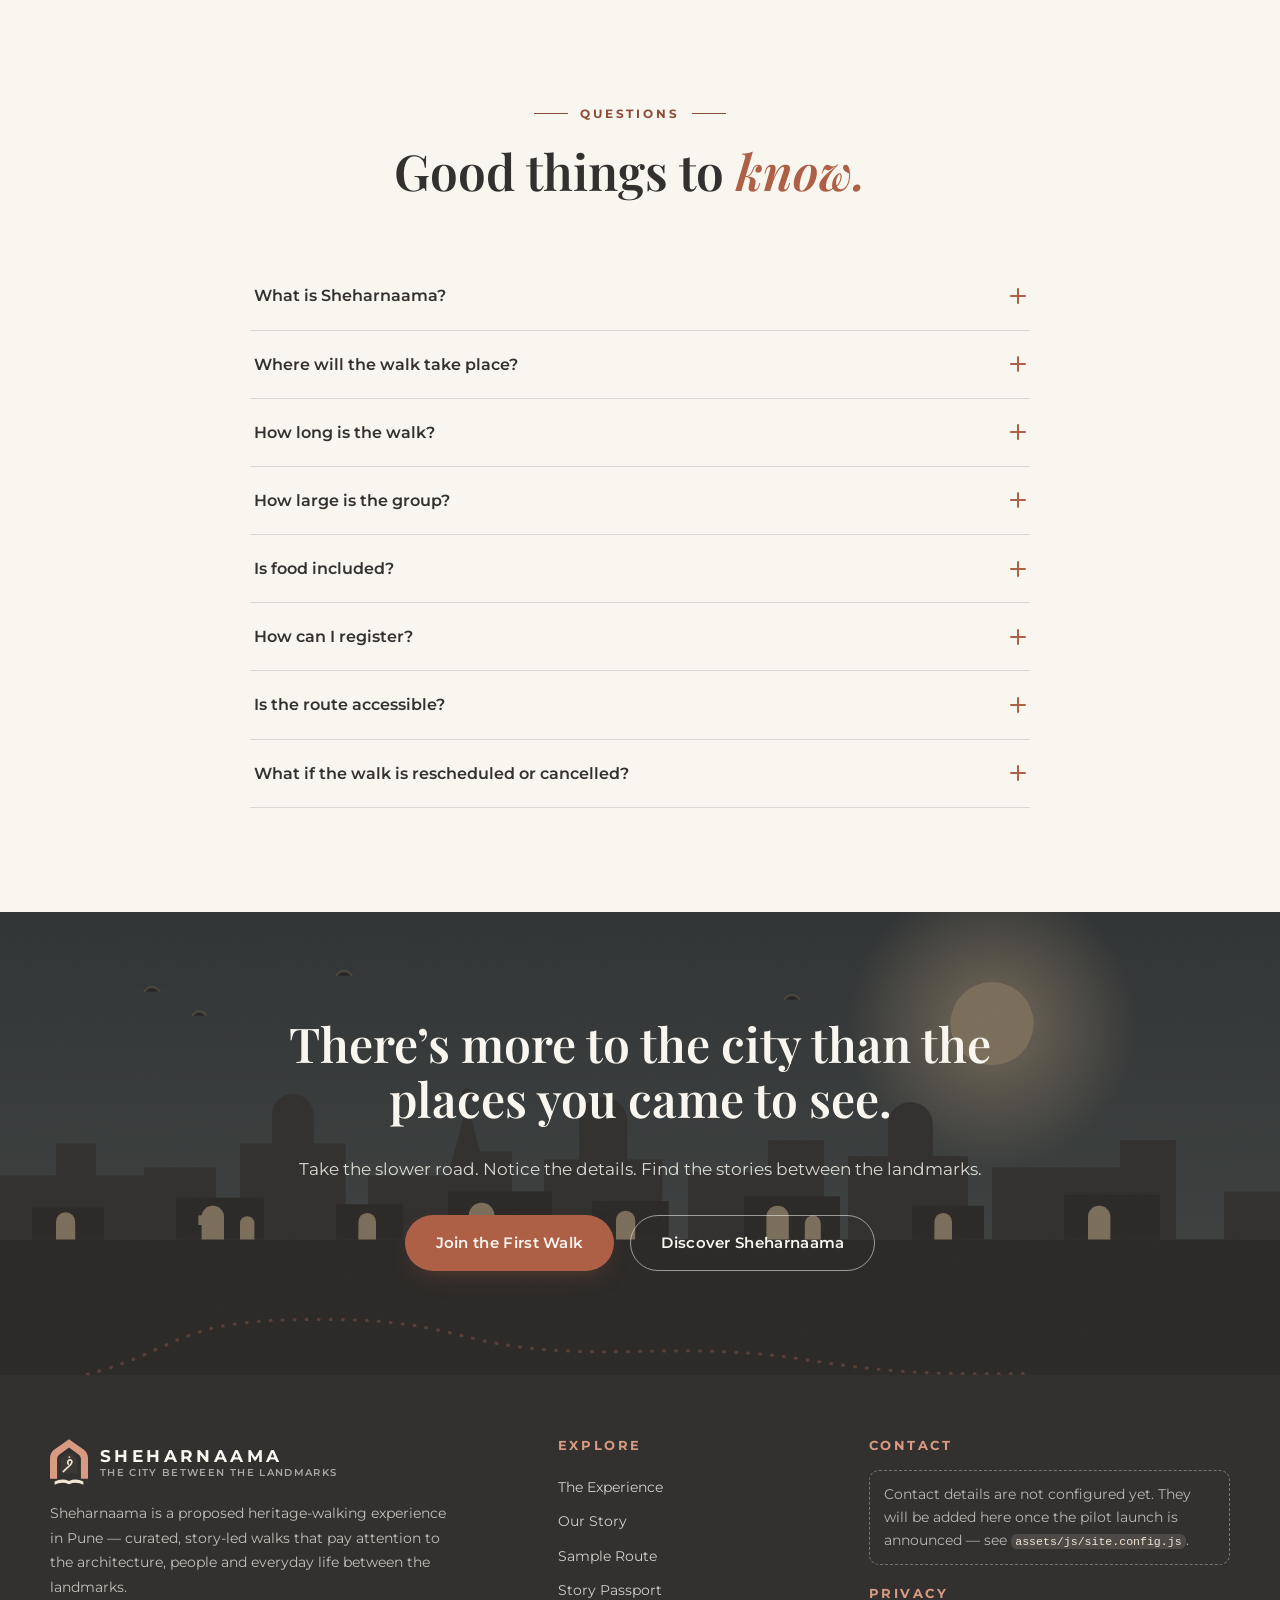
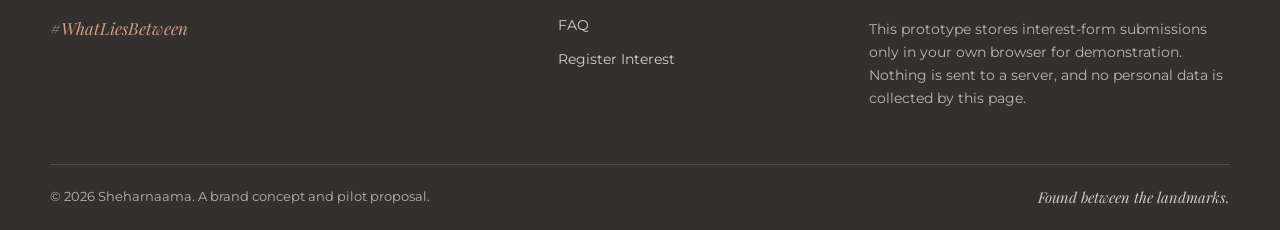
==== commit b92bfe74: "Revert "Add 30-minute sample story demo with real scannable QR code" This reverts commit ca2037a4ceb" ====
--- a/index.html
+++ b/index.html
@@ -55,7 +55,6 @@
           <li><a href="#experience">The Experience</a></li>
           <li><a href="#story">Our Story</a></li>
           <li><a href="#passport">Story Passport</a></li>
-          <li><a href="sample-story.html">Sample Story (30 Min)</a></li>
           <li><a href="#faq">FAQ</a></li>
           <li class="nav-cta-item"><a class="btn btn-primary" href="#register">Join the First Walk</a></li>
         </ul>
@@ -318,7 +317,6 @@
 
             <div class="passport-actions">
               <button type="button" class="btn btn-small" id="passport-flip" aria-pressed="false">Look inside</button>
-              <a href="sample-story.html" class="btn btn-small btn-primary" id="passport-story-btn" style="margin-left:8px;">🎧 30-Min Sample Story Demo</a>
             </div>
 
             <div class="passport-features">
@@ -335,7 +333,7 @@
               <div class="passport-feature">
                 <span class="step-icon" aria-hidden="true"><svg viewBox="0 0 24 24" focusable="false"><rect x="4" y="4" width="6.5" height="6.5"/><rect x="13.5" y="4" width="6.5" height="6.5"/><rect x="4" y="13.5" width="6.5" height="6.5"/><path d="M13.5 13.5h3v3h-3zM17 17h3v3h-3zM13.5 20.5h1M20.5 13.5v1"/></svg></span>
                 <h3>QR Story Links</h3>
-                <p>Each stop connects to a 30-minute immersive audio story, maker dialogue, and architectural field guide. <a href="sample-story.html" style="color:var(--terracotta-dark); font-weight:700;">Explore Stop 03 demo &rarr;</a></p>
+                <p>Where a real story page is available, a QR code can connect the physical keepsake to further reading or audio.</p>
               </div>
             </div>
           </div>
@@ -379,10 +377,8 @@
                   <span class="field-line"><span>Date</span><span class="passport-line"></span></span>
                   <span class="field-line"><span>With</span><span class="passport-line passport-line-short"></span></span>
                   <span class="qr-sample">
-                    <a href="sample-story.html" title="Open 30-Minute Sample Story Demo" style="display:block; text-decoration:none;">
-                      <img src="assets/img/qr-sample.svg" alt="Scan QR code to open 30-minute sample story" width="86" height="86" loading="lazy" style="display:block; margin:0 auto 4px; border-radius:4px;">
-                    </a>
-                    <span>Scan with phone or <a href="sample-story.html" style="color:var(--terracotta-dark); font-weight:700; text-decoration:underline;">open 30-min sample story</a></span>
+                    <img src="assets/img/qr-sample.svg" alt="" width="86" height="86" loading="lazy">
+                    <span>Sample QR placeholder &mdash; a real link will be configured later</span>
                   </span>
                 </div>
               </div>
